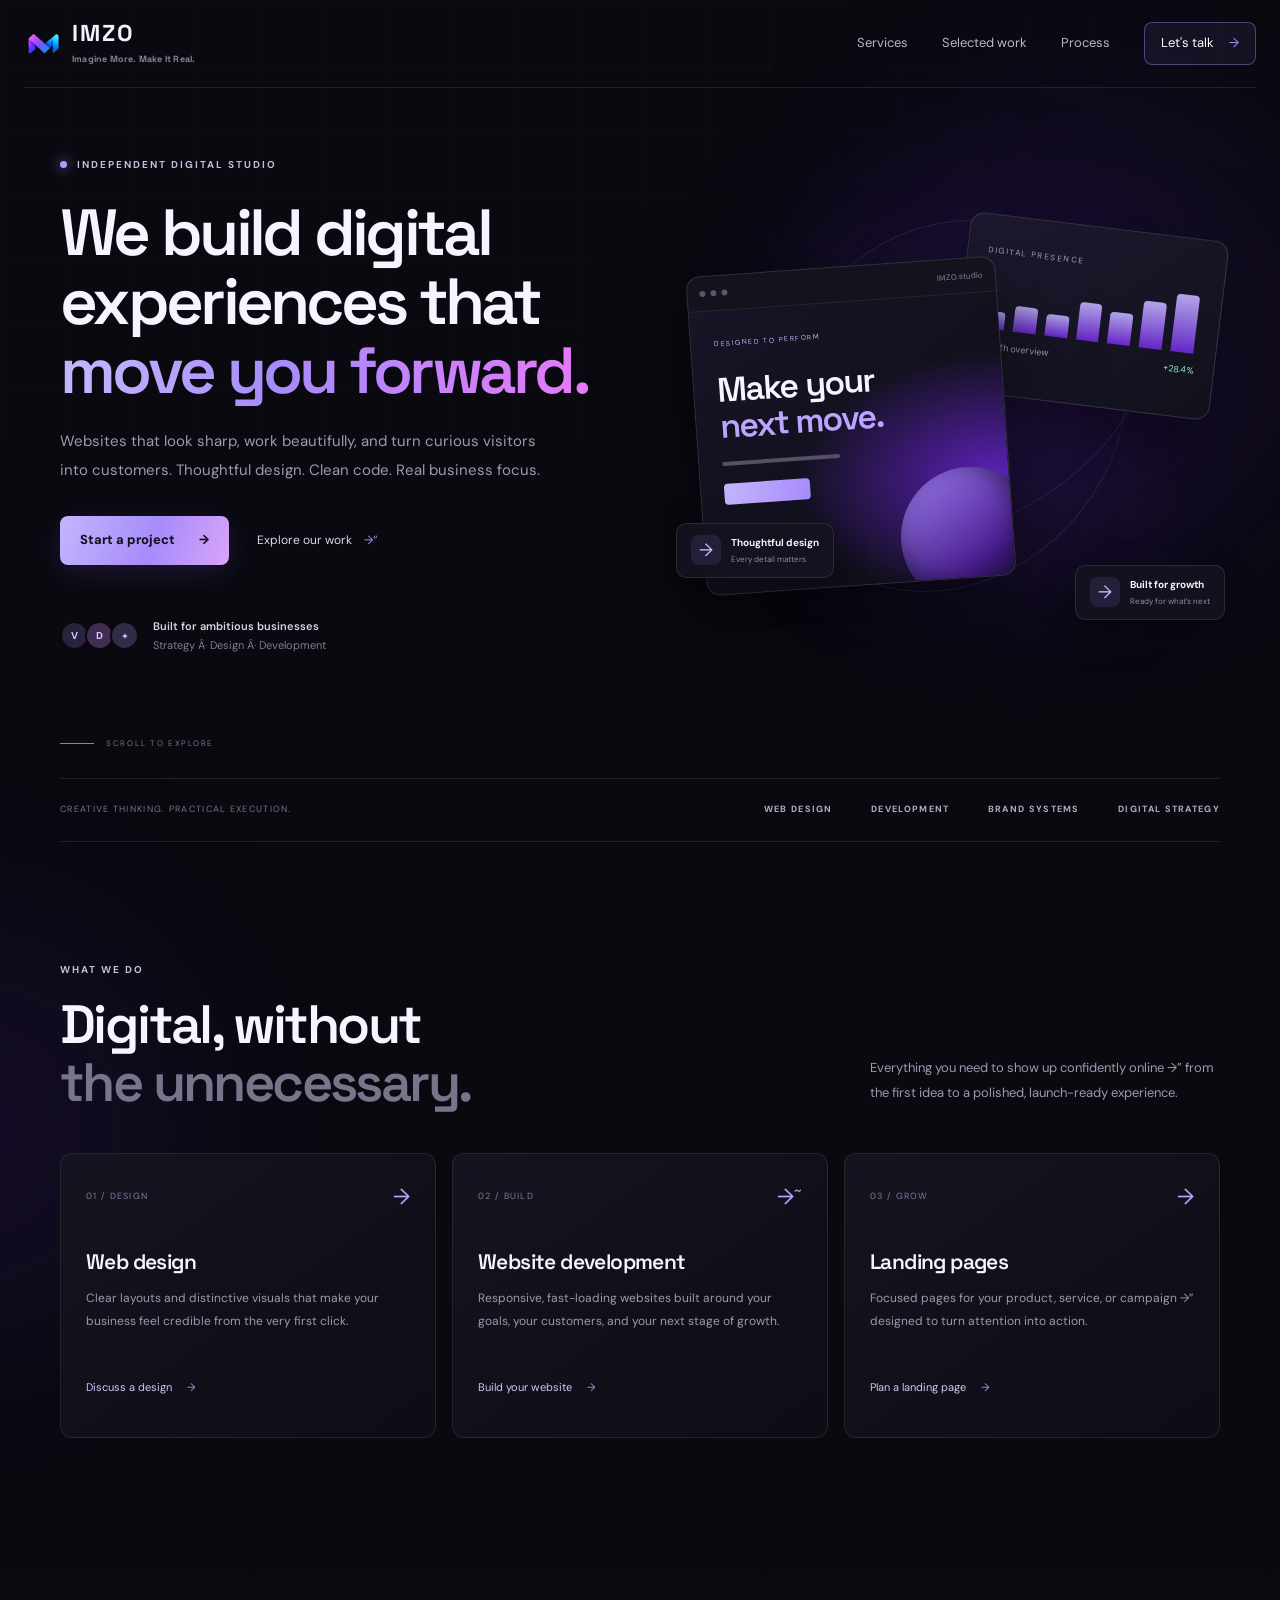
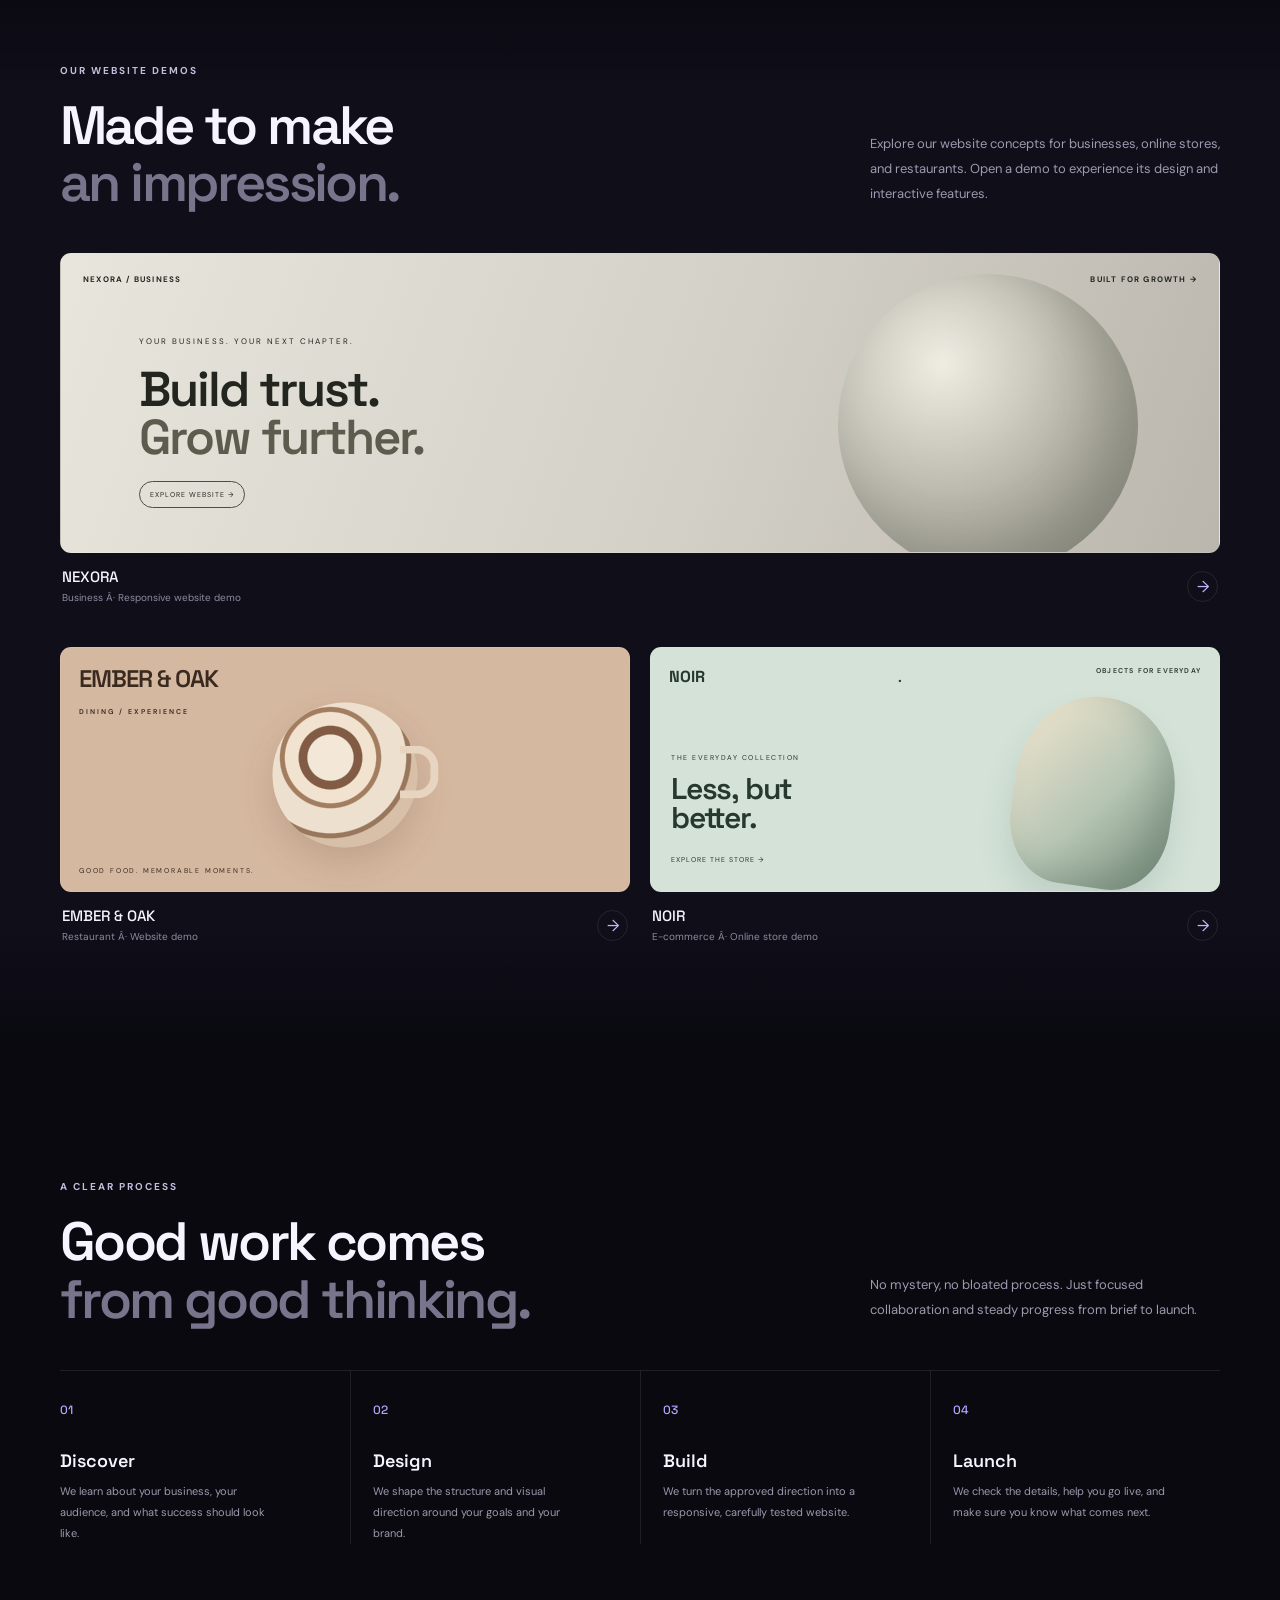
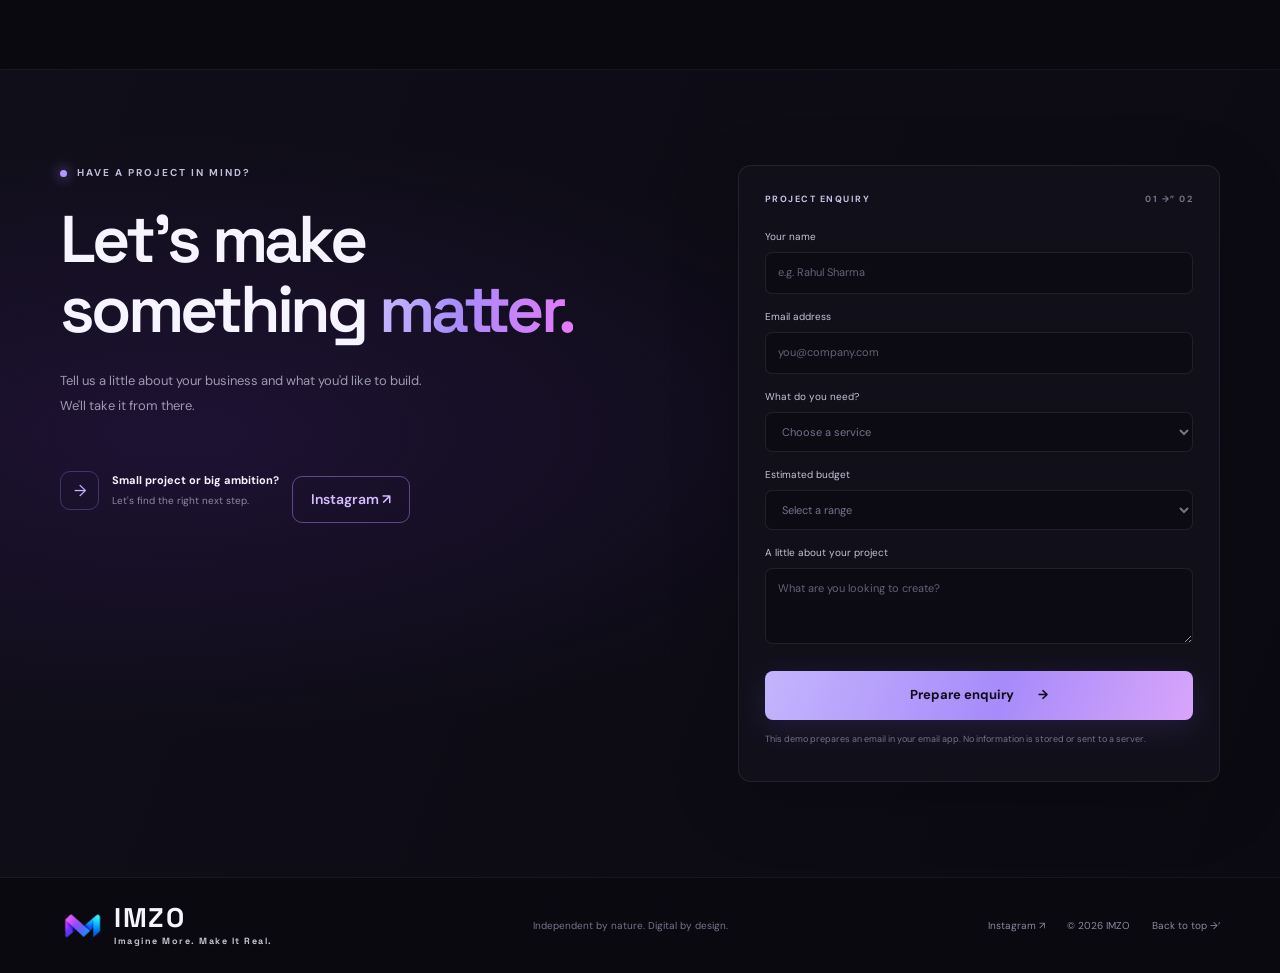
==== index.html @ da0cf643 "Add IMZO website and demos" ====
﻿
<!doctype html>
<html lang="en">
<head>
  <meta charset="utf-8">
  <meta name="viewport" content="width=device-width, initial-scale=1">
  <meta name="theme-color" content="#09090f">
  <meta name="description" content="IMZO builds high-performing websites and digital experiences for ambitious businesses.">
  <title>IMZO →” Digital experiences that move business forward</title>
  <link rel="preconnect" href="https://fonts.googleapis.com">
  <link rel="preconnect" href="https://fonts.gstatic.com" crossorigin>
  <link href="https://fonts.googleapis.com/css2?family=DM+Sans:wght@400;500;600;700&family=Space+Grotesk:wght@400;500;600;700&display=swap" rel="stylesheet">
  <link rel="stylesheet" href="style.css">
  <script src="script.js" defer></script>
</head>
<body>
  <div class="ambient ambient-one"></div>
  <div class="ambient ambient-two"></div>

  <header class="site-header">
    <a class="brand imzo-brand" href="#home" aria-label="IMZO home">
  <img class="imzo-symbol" src="assets/imzo-symbol.png" alt="">
  <span class="imzo-brand-copy">
    <span class="imzo-wordmark">IMZO</span>
    <span class="imzo-tagline">Imagine More. Make It Real.</span>
  </span>
</a>
    <button class="menu-toggle" aria-label="Open navigation" aria-expanded="false">
      <span></span><span></span>
    </button>
    <nav class="nav" aria-label="Main navigation">
      <a href="#services">Services</a>
      <a href="#work">Selected work</a>
      <a href="#process">Process</a>
      <a class="nav-cta" href="#contact">Let's talk <span>→</span></a>
    </nav>
  </header>

  <main>
    <section class="hero section-wrap" id="home">
      <div class="hero-copy reveal">
        <div class="eyebrow">
          <span class="status-dot"></span> INDEPENDENT DIGITAL STUDIO
        </div>
        <h1>We build digital<br>experiences that<br><span class="gradient-text">move you forward.</span></h1>
        <p class="hero-intro">Websites that look sharp, work beautifully, and turn curious visitors into customers. Thoughtful design. Clean code. Real business focus.</p>
        <div class="hero-actions">
          <a class="button button-primary" href="#contact">Start a project <span>→</span></a>
          <a class="text-link" href="#work">Explore our work <span>→“</span></a>
        </div>
        <div class="hero-proof">
          <div class="avatar-stack"><span>V</span><span>D</span><span>+</span></div>
          <p><strong>Built for ambitious businesses</strong><br><span>Strategy Â· Design Â· Development</span></p>
        </div>
      </div>

      <div class="hero-visual reveal" aria-label="Abstract digital interface illustration">
        <div class="orbit orbit-a"></div>
        <div class="orbit orbit-b"></div>
        <div class="visual-glow"></div>
        <div class="visual-card card-back">
          <span class="tiny-label">DIGITAL PRESENCE</span>
          <div class="mini-bars"><i></i><i></i><i></i><i></i><i></i><i></i><i></i></div>
          <div class="mini-footer"><span>Growth overview</span><span class="green">+28.4%</span></div>
        </div>
        <div class="visual-card card-front">
          <div class="window-bar"><span></span><span></span><span></span><b>IMZO.studio</b></div>
          <div class="mock-content">
            <div class="mock-tag">DESIGNED TO PERFORM</div>
            <div class="mock-heading">Make your<br><em>next move.</em></div>
            <div class="mock-line"></div>
            <div class="mock-button"></div>
            <div class="mock-orb"></div>
          </div>
        </div>
        <div class="floating-chip chip-one">
          <span class="chip-icon">→</span>
          <span><b>Thoughtful design</b><small>Every detail matters</small></span>
        </div>
        <div class="floating-chip chip-two">
          <span class="chip-icon">→</span>
          <span><b>Built for growth</b><small>Ready for what's next</small></span>
        </div>
      </div>
      <a class="scroll-cue" href="#services"><span class="scroll-line"></span> SCROLL TO EXPLORE</a>
    </section>

    <section class="trust-strip section-wrap reveal">
      <p>CREATIVE THINKING. PRACTICAL EXECUTION.</p>
      <div class="trust-items">
        <span>WEB DESIGN</span>
        <span>DEVELOPMENT</span>
        <span>BRAND SYSTEMS</span>
        <span>DIGITAL STRATEGY</span>
      </div>
    </section>

    <section class="section section-wrap" id="services">
      <div class="section-heading reveal">
        <div>
          <div class="eyebrow">WHAT WE DO</div>
          <h2>Digital, without<br><span class="muted">the unnecessary.</span></h2>
        </div>
        <p>Everything you need to show up confidently online →” from the first idea to a polished, launch-ready experience.</p>
      </div>

      <div class="services-grid">
        <article class="service-card reveal">
          <div class="service-top"><span class="service-number">01 / DESIGN</span><span class="service-icon">→</span></div>
          <h3>Web design</h3>
          <p>Clear layouts and distinctive visuals that make your business feel credible from the very first click.</p>
          <a href="#contact" class="card-link" data-service="Web design">Discuss a design <span>→</span></a>
        </article>
        <article class="service-card reveal">
          <div class="service-top"><span class="service-number">02 / BUILD</span><span class="service-icon">→˜</span></div>
          <h3>Website development</h3>
          <p>Responsive, fast-loading websites built around your goals, your customers, and your next stage of growth.</p>
          <a href="#contact" class="card-link" data-service="Website development">Build your website <span>→</span></a>
        </article>
        <article class="service-card reveal">
          <div class="service-top"><span class="service-number">03 / GROW</span><span class="service-icon">→</span></div>
          <h3>Landing pages</h3>
          <p>Focused pages for your product, service, or campaign →” designed to turn attention into action.</p>
          <a href="#contact" class="card-link" data-service="Landing page">Plan a landing page <span>→</span></a>
        </article>
      </div>
    </section>

    <!-- ACTUAL WEBSITE DEMOS -->
    <section class="section work-section" id="work">
      <div class="section-wrap">
        <div class="section-heading reveal">
          <div>
            <div class="eyebrow">OUR WEBSITE DEMOS</div>
            <h2>Made to make<br><span class="muted">an impression.</span></h2>
          </div>
          <p>Explore our website concepts for businesses, online stores, and restaurants. Open a demo to experience its design and interactive features.</p>
        </div>

        <div class="work-grid">

          <!-- NEXORA BUSINESS DEMO -->
          <article class="work-card work-wide reveal">
            <a href="demos/business/index.html"
               target="_blank"
               rel="noopener noreferrer"
               aria-label="Open NEXORA business website demo"
               style="display:block;color:inherit;text-decoration:none">
              <div class="work-art art-coaching">
                <div class="art-top">
                  <span>NEXORA / BUSINESS</span>
                  <span>BUILT FOR GROWTH →</span>
                </div>
                <div class="art-main">
                  <small>YOUR BUSINESS. YOUR NEXT CHAPTER.</small>
                  <strong>Build trust.<br><i>Grow further.</i></strong>
                  <span class="art-pill">EXPLORE WEBSITE →</span>
                </div>
                <div class="art-shape"></div>
              </div>
              <div class="work-meta">
                <div>
                  <h3>NEXORA</h3>
                  <p>Business Â· Responsive website demo</p>
                </div>
                <span class="work-arrow">→</span>
              </div>
            </a>
          </article>

          <!-- EMBER & OAK RESTAURANT DEMO -->
          <article class="work-card reveal">
            <a href="demos/restaurant/index.html"
               target="_blank"
               rel="noopener noreferrer"
               aria-label="Open EMBER and OAK restaurant website demo"
               style="display:block;color:inherit;text-decoration:none">
              <div class="work-art art-cafe">
                <div class="cafe-label">
                  EMBER &amp; OAK<br>
                  <small>DINING / EXPERIENCE</small>
                </div>
                <div class="coffee-cup"><span></span></div>
                <div class="cafe-bottom">GOOD FOOD. MEMORABLE MOMENTS.</div>
              </div>
              <div class="work-meta">
                <div>
                  <h3>EMBER &amp; OAK</h3>
                  <p>Restaurant Â· Website demo</p>
                </div>
                <span class="work-arrow">→</span>
              </div>
            </a>
          </article>

          <!-- NOIR E-COMMERCE DEMO -->
          <article class="work-card reveal">
            <a href="demos/ecommerce/index.html"
               target="_blank"
               rel="noopener noreferrer"
               aria-label="Open NOIR e-commerce website demo"
               style="display:block;color:inherit;text-decoration:none">
              <div class="work-art art-commerce">
                <div class="commerce-top">
                  NOIR<span style="font-size:inherit">.</span>
                  <span>OBJECTS FOR EVERYDAY</span>
                </div>
                <div class="product-orb"></div>
                <div class="product-copy">
                  <small>THE EVERYDAY COLLECTION</small>
                  <strong>Less, but<br>better.</strong>
                  <span>EXPLORE THE STORE →</span>
                </div>
              </div>
              <div class="work-meta">
                <div>
                  <h3>NOIR</h3>
                  <p>E-commerce Â· Online store demo</p>
                </div>
                <span class="work-arrow">→</span>
              </div>
            </a>
          </article>

        </div>
      </div>
    </section>

    <section class="section section-wrap process-section" id="process">
      <div class="section-heading reveal">
        <div>
          <div class="eyebrow">A CLEAR PROCESS</div>
          <h2>Good work comes<br><span class="muted">from good thinking.</span></h2>
        </div>
        <p>No mystery, no bloated process. Just focused collaboration and steady progress from brief to launch.</p>
      </div>
      <div class="process-grid">
        <article class="process-step reveal"><span>01</span><h3>Discover</h3><p>We learn about your business, your audience, and what success should look like.</p></article>
        <article class="process-step reveal"><span>02</span><h3>Design</h3><p>We shape the structure and visual direction around your goals and your brand.</p></article>
        <article class="process-step reveal"><span>03</span><h3>Build</h3><p>We turn the approved direction into a responsive, carefully tested website.</p></article>
        <article class="process-step reveal"><span>04</span><h3>Launch</h3><p>We check the details, help you go live, and make sure you know what comes next.</p></article>
      </div>
    </section>

    <section class="contact-section" id="contact">
      <div class="section-wrap contact-inner">
        <div class="contact-copy reveal">
          <div class="eyebrow"><span class="status-dot"></span> HAVE A PROJECT IN MIND?</div>
          <h2>Let's make<br>something <span class="gradient-text">matter.</span></h2>
          <p>Tell us a little about your business and what you'd like to build. We'll take it from there.</p>
          <div class="contact-note">
            <span class="note-icon">→</span>
            <span><b>Small project or big ambition?</b><small>Let's find the right next step.</small></span>
          <a class="contact-instagram" href="https://www.instagram.com/imzo.digital/" target="_blank" rel="noopener noreferrer">Instagram ↗</a>
          </div>
        </div>

        <form class="contact-form reveal" id="contactForm">
          <div class="form-heading"><span>PROJECT ENQUIRY</span><span class="form-step">01 →” 02</span></div>
          <label for="name">Your name</label>
          <input id="name" name="name" type="text" placeholder="e.g. Rahul Sharma" required minlength="2">

          <label for="email">Email address</label>
          <input id="email" name="email" type="email" placeholder="you@company.com" required>

          <label for="service">What do you need?</label>
          <select id="service" name="service" required>
            <option value="">Choose a service</option>
            <option>Web design</option>
            <option>Website development</option>
            <option>Landing page</option>
            <option>E-commerce website</option>
            <option>Something else</option>
          </select>

          <label for="budget">Estimated budget</label>
          <select id="budget" name="budget" required>
            <option value="">Select a range</option>
            <option>Under ₹5,000</option>
            <option>₹5,000-₹10,000</option>
            <option>₹10,000-₹25,000</option>
            <option>₹25,000+</option>
            <option>Not sure yet</option>
          </select>

          <label for="message">A little about your project</label>
          <textarea id="message" name="message" rows="3" placeholder="What are you looking to create?" required minlength="10"></textarea>

          <button class="button button-primary submit-button" type="submit">Prepare enquiry <span>→</span></button>
          <p class="form-disclaimer">This demo prepares an email in your email app. No information is stored or sent to a server.</p>
          <p class="form-status" id="formStatus" role="status" aria-live="polite"></p>
        </form>
      </div>
    </section>
  </main>

  <footer class="site-footer section-wrap">
    <a class="brand imzo-brand" href="#home" aria-label="IMZO home">
  <img class="imzo-symbol" src="assets/imzo-symbol.png" alt="">
  <span class="imzo-brand-copy">
    <span class="imzo-wordmark">IMZO</span>
    <span class="imzo-tagline">Imagine More. Make It Real.</span>
  </span>
</a>
    <p>Independent by nature. Digital by design.</p>
    <div class="footer-right">
      <a href="https://www.instagram.com/imzo.digital/" target="_blank" rel="noopener noreferrer" aria-label="Follow IMZO on Instagram">Instagram ↗</a>
      <span>© <span id="year"></span> IMZO</span>
      <a href="#home">Back to top →‘</a>
    </div>
  </footer>
</body>
</html>
---- style.css ----
:root{--bg:#09090f;--panel:#11111b;--panel2:#151522;--text:#f6f4ff;--muted:#9b9aaf;--line:rgba(255,255,255,.09);--purple:#a78bfa;--pink:#e879f9;--green:#8bf0be;--font:'DM Sans',sans-serif;--display:'Space Grotesk',sans-serif}*{box-sizing:border-box}html{scroll-behavior:smooth;scroll-padding-top:90px}body{margin:0;background:var(--bg);color:var(--text);font-family:var(--font);line-height:1.6;overflow-x:hidden}body::before{content:"";position:fixed;inset:0;pointer-events:none;z-index:-1;background-image:linear-gradient(rgba(255,255,255,.014) 1px,transparent 1px),linear-gradient(90deg,rgba(255,255,255,.014) 1px,transparent 1px);background-size:64px 64px;mask-image:linear-gradient(to bottom,black,transparent 78%)}a{color:inherit;text-decoration:none}button,input,select,textarea{font:inherit}.section-wrap{width:min(1160px,calc(100% - 48px));margin-inline:auto}.ambient{position:absolute;z-index:-1;width:420px;height:420px;border-radius:50%;filter:blur(110px);opacity:.18;pointer-events:none}.ambient-one{top:130px;right:0;background:#6d28d9}.ambient-two{top:920px;left:-240px;background:#4c1d95}.site-header{width:min(1240px,calc(100% - 48px));height:88px;margin:auto;display:flex;align-items:center;justify-content:space-between;border-bottom:1px solid var(--line);position:relative;z-index:10}.brand{display:inline-flex;align-items:center;gap:11px;font-family:var(--display);font-size:13px;font-weight:700;letter-spacing:1.5px}.brand-mark{display:grid;place-items:center;width:34px;height:34px;border:1px solid rgba(167,139,250,.65);border-radius:10px;color:white;background:linear-gradient(140deg,rgba(167,139,250,.3),rgba(232,121,249,.08));font-size:19px;letter-spacing:-2px}.brand-light{color:#8f8da5;font-weight:500}.nav{display:flex;align-items:center;gap:34px;color:#b8b6c9;font-size:13px}.nav a:not(.nav-cta):hover,.footer-right a:hover{color:white}.nav-cta{padding:10px 16px;border:1px solid rgba(167,139,250,.4);border-radius:8px;color:white;background:rgba(167,139,250,.08)}.nav-cta span{margin-left:12px;color:var(--purple)}.menu-toggle{display:none;background:none;border:0}.hero{min-height:690px;display:grid;grid-template-columns:1.03fr .97fr;align-items:center;gap:38px;padding-top:40px;padding-bottom:95px;position:relative}.eyebrow{display:flex;align-items:center;gap:10px;font-size:10px;letter-spacing:2px;font-weight:700;color:#c4bddc}.status-dot{width:7px;height:7px;border-radius:50%;background:#b49aff;box-shadow:0 0 13px #a78bfa}.hero h1,.section-heading h2,.contact-copy h2{font-family:var(--display);font-weight:600;letter-spacing:-3.7px;line-height:1.06;font-size:clamp(43px,5.1vw,68px);margin:25px 0 22px}.gradient-text{background:linear-gradient(100deg,#c4b5fd 5%,#a78bfa 42%,#e879f9 100%);-webkit-background-clip:text;background-clip:text;color:transparent}.hero-intro{max-width:485px;color:var(--muted);font-size:15px;line-height:1.9}.hero-actions{display:flex;align-items:center;gap:28px;margin-top:32px}.button{display:inline-flex;align-items:center;justify-content:center;gap:24px;border:0;border-radius:8px;padding:14px 20px;font-size:13px;font-weight:700;cursor:pointer;transition:transform .2s,box-shadow .2s}.button:hover{transform:translateY(-2px)}.button-primary{color:#100d1b;background:linear-gradient(110deg,#c4b5fd,#a78bfa 55%,#d8a5fa);box-shadow:0 8px 30px rgba(139,92,246,.16)}.button-primary:hover{box-shadow:0 10px 35px rgba(139,92,246,.3)}.text-link{font-size:12px;color:#ded9ef}.text-link span{margin-left:9px;color:var(--purple)}.hero-proof{display:flex;align-items:center;gap:14px;margin-top:52px}.avatar-stack{display:flex;padding-left:4px}.avatar-stack span{display:grid;place-items:center;width:29px;height:29px;margin-left:-4px;border:2px solid var(--bg);border-radius:50%;font-size:10px;font-weight:700;background:#29223c;color:#d8c9ff}.avatar-stack span:nth-child(2){background:#422c52}.avatar-stack span:nth-child(3){background:#302b46}.hero-proof p{font-size:11px;line-height:1.7;color:#7f7c94;margin:0}.hero-proof strong{color:#d9d5e8;font-weight:600}.hero-visual{height:440px;position:relative;display:grid;place-items:center}.visual-glow{position:absolute;width:280px;height:280px;border-radius:50%;background:#7c3aed;filter:blur(100px);opacity:.28}.orbit{position:absolute;border:1px solid rgba(167,139,250,.14);border-radius:50%;transform:rotate(-23deg)}.orbit-a{width:410px;height:250px}.orbit-b{width:340px;height:390px;transform:rotate(38deg)}.visual-card{position:absolute;border:1px solid rgba(255,255,255,.13);border-radius:14px;overflow:hidden;box-shadow:0 28px 90px #0008}.card-back{width:260px;height:180px;right:0;top:40px;padding:20px;background:linear-gradient(140deg,#1d1930,#11111b);transform:rotate(7deg)}.tiny-label{font-size:8px;letter-spacing:1.6px;color:#a9a1c5}.mini-bars{height:78px;display:flex;align-items:end;gap:9px;padding:10px 2px}.mini-bars i{flex:1;border-radius:4px 4px 0 0;background:linear-gradient(#c4b5fd,#6d28d9);opacity:.9}.mini-bars i:nth-child(1){height:30%}.mini-bars i:nth-child(2){height:45%}.mini-bars i:nth-child(3){height:38%}.mini-bars i:nth-child(4){height:65%}.mini-bars i:nth-child(5){height:54%}.mini-bars i:nth-child(6){height:80%}.mini-bars i:nth-child(7){height:100%}.mini-footer{display:flex;justify-content:space-between;font-size:9px;color:#aaa5bf}.green{color:var(--green)}.card-front{width:310px;height:320px;left:20px;top:80px;background:#13121d;transform:rotate(-4deg)}.window-bar{height:35px;border-bottom:1px solid var(--line);display:flex;align-items:center;gap:5px;padding:0 12px}.window-bar>span{width:6px;height:6px;background:#5c536f;border-radius:50%}.window-bar b{margin-left:auto;font-size:8px;font-weight:500;color:#77718f}.mock-content{height:calc(100% - 35px);padding:27px 23px;position:relative;overflow:hidden;background:radial-gradient(ellipse at 95% 65%,#5b21b6 0,transparent 48%),linear-gradient(145deg,#171526,#0d0c15)}.mock-tag{font-size:7px;letter-spacing:1.5px;color:#bdb0f8}.mock-heading{position:relative;z-index:2;font:600 34px/1.04 var(--display);letter-spacing:-1.8px;margin-top:24px}.mock-heading em{font-style:normal;color:#bba5ff}.mock-line{width:118px;height:4px;border-radius:4px;background:#555064;margin-top:18px}.mock-button{width:86px;height:21px;border-radius:4px;background:linear-gradient(100deg,#c4b5fd,#a78bfa);margin-top:18px}.mock-orb{position:absolute;width:140px;height:140px;border-radius:50%;right:-28px;bottom:-30px;background:linear-gradient(145deg,#a78bfa,#4c1d95 65%,#1e1b35);box-shadow:inset -15px -15px 35px #130b2b;opacity:.9}.floating-chip{position:absolute;display:flex;align-items:center;gap:10px;padding:11px 14px;border:1px solid #ffffff1b;border-radius:10px;background:#141320ed;box-shadow:0 12px 35px #0005;backdrop-filter:blur(10px)}.chip-one{left:0;bottom:48px}.chip-two{right:-5px;bottom:6px}.chip-icon{display:grid;place-items:center;width:30px;height:30px;border-radius:8px;background:#a78bfa20;color:#c4b5fd;font-size:18px}.floating-chip b,.floating-chip small{display:block}.floating-chip b{font-size:10px}.floating-chip small{font-size:8px;color:#8f8aa5;margin-top:2px}.scroll-cue{position:absolute;bottom:28px;left:0;display:flex;align-items:center;gap:12px;font-size:8px;letter-spacing:1.7px;color:#77738c}.scroll-line{width:34px;height:1px;background:#8e7cbd}.trust-strip{border-top:1px solid var(--line);border-bottom:1px solid var(--line);padding:23px 0 25px;display:flex;align-items:center;justify-content:space-between;gap:25px}.trust-strip>p{font-size:9px;letter-spacing:1.3px;color:#77738c;margin:0}.trust-items{display:flex;gap:clamp(18px,3vw,42px);flex-wrap:wrap}.trust-items span{font-size:9px;font-weight:700;letter-spacing:1.3px;color:#b3aec6}.section{padding-top:120px;padding-bottom:120px}.section-heading{display:flex;align-items:end;justify-content:space-between;gap:45px;margin-bottom:42px}.section-heading h2{font-size:clamp(38px,4.4vw,54px);margin:18px 0 0;letter-spacing:-2.6px}.muted{color:#77748c}.section-heading>p{max-width:350px;color:var(--muted);font-size:13px;line-height:1.9;margin:0 0 5px}.services-grid{display:grid;grid-template-columns:repeat(3,1fr);gap:16px}.service-card{min-height:285px;border:1px solid var(--line);border-radius:12px;padding:25px;background:linear-gradient(145deg,#14131f,#0e0d15);transition:border-color .25s,transform .25s}.service-card:hover{transform:translateY(-5px);border-color:#a78bfa70}.service-top{display:flex;justify-content:space-between;align-items:center}.service-number{font-size:9px;letter-spacing:1.3px;color:#817b9a}.service-icon{font-size:22px;color:#b6a2ff}.service-card h3{font:600 21px var(--display);letter-spacing:-.6px;margin:34px 0 12px}.service-card p{font-size:12px;color:var(--muted);line-height:1.9;min-height:68px}.card-link{display:inline-flex;gap:15px;align-items:center;margin-top:12px;font-size:11px;color:#d2c8f6}.card-link span{color:var(--purple)}.work-section{background:linear-gradient(180deg,transparent,#100e19 12%,#100e19 88%,transparent);padding-top:105px;padding-bottom:105px}.work-grid{display:grid;grid-template-columns:1fr 1fr;gap:27px 20px}.work-wide{grid-column:1/-1}.work-art{position:relative;height:245px;border:1px solid #ffffff12;border-radius:11px;overflow:hidden}.work-wide .work-art{height:300px}.art-coaching{background:linear-gradient(110deg,#e8e6dc 0%,#d3d0c7 56%,#bbb6ad);color:#23261f;padding:19px 22px}.art-top{display:flex;justify-content:space-between;font-size:8px;letter-spacing:1.2px;font-weight:700}.art-main{position:relative;z-index:2;margin:40px 0 0 5%}.art-main small{font-size:8px;letter-spacing:2px}.art-main strong{display:block;font:600 clamp(31px,4vw,49px)/.99 var(--display);letter-spacing:-2px;margin:13px 0 17px}.art-main i{font-style:normal;color:#5b5c4e}.art-pill{display:inline-block;border:1px solid #4c4d43;border-radius:20px;padding:7px 10px;font-size:7px;letter-spacing:1px}.art-shape{position:absolute;width:300px;height:300px;border-radius:50%;right:7%;top:20px;background:radial-gradient(circle at 35% 30%,#faf8ed,#aaa99d 55%,#74786c);box-shadow:inset -30px -25px 50px #45483b4a;opacity:.78}.work-meta{display:flex;align-items:center;justify-content:space-between;padding:14px 2px}.work-meta h3{font:500 15px var(--display);margin:0}.work-meta p{font-size:10px;color:#8f8aa3;margin:4px 0 0}.work-arrow{display:grid;place-items:center;width:31px;height:31px;border:1px solid var(--line);border-radius:50%;color:#c6b6ff}.art-cafe{background:#d5b8a0;color:#39291f;padding:18px}.cafe-label{font:600 24px/1.1 var(--display);letter-spacing:-1px}.cafe-label small{font:600 7px var(--font);letter-spacing:2px}.coffee-cup{position:absolute;width:145px;height:145px;left:50%;top:52%;transform:translate(-50%,-50%);border-radius:50%;background:radial-gradient(circle at 40% 38%,#f3e8d8 0 18%,#815b43 19% 25%,#f2e3d0 26% 36%,#a27d60 37% 40%,#eee0cf 41% 60%,#99775d 61% 64%,#d7c0a7 65%);box-shadow:0 15px 35px #68463030}.coffee-cup span{position:absolute;right:-21px;top:43px;width:39px;height:53px;border:8px solid #e8d5c1;border-left:0;border-radius:0 22px 22px 0}.cafe-bottom{position:absolute;bottom:15px;left:18px;font-size:7px;letter-spacing:1.8px}.art-commerce{background:#d4e2d8;color:#27382f;padding:18px}.commerce-top{display:flex;justify-content:space-between;font:700 16px var(--display)}.commerce-top span{font:600 7px var(--font);letter-spacing:1.2px}.product-orb{position:absolute;width:160px;height:190px;right:8%;top:20%;border-radius:48% 48% 35% 35%;background:linear-gradient(130deg,#f2e7cf,#b6c5b4 55%,#758b78);box-shadow:inset -18px -12px 30px #4d645d38,0 20px 30px #4d645d25;transform:rotate(8deg)}.product-copy{position:absolute;bottom:22px;left:20px}.product-copy small{font-size:7px;letter-spacing:1.5px}.product-copy strong{display:block;font:600 30px/.98 var(--display);letter-spacing:-1.2px;margin:6px 0 11px}.product-copy span{font-size:7px;letter-spacing:1px}.process-section{padding-top:115px;padding-bottom:125px}.process-grid{display:grid;grid-template-columns:repeat(4,1fr);border-top:1px solid var(--line)}.process-step{padding:25px 22px 0 0;position:relative}.process-step:not(:first-child){padding-left:22px;border-left:1px solid var(--line)}.process-step>span{font:500 12px var(--display);color:#b8a5ff}.process-step h3{font:600 18px var(--display);margin:28px 0 9px}.process-step p{font-size:11px;line-height:1.9;color:var(--muted);margin:0;max-width:220px}.contact-section{padding:95px 0;background:radial-gradient(ellipse at 15% 45%,#3b1b6b55,transparent 48%),linear-gradient(110deg,#100e19,#0b0a12);border-top:1px solid #ffffff0b;border-bottom:1px solid #ffffff0b}.contact-inner{display:grid;grid-template-columns:1fr .82fr;gap:90px;align-items:start}.contact-copy h2{font-size:clamp(47px,5.3vw,66px);margin:24px 0}.contact-copy>p{max-width:390px;color:var(--muted);font-size:13px;line-height:1.9}.contact-note{display:flex;align-items:center;gap:13px;margin-top:40px}.note-icon{display:grid;place-items:center;width:39px;height:39px;border:1px solid #a78bfa4a;border-radius:10px;color:#c5b5ff}.contact-note b,.contact-note small{display:block}.contact-note b{font-size:11px}.contact-note small{font-size:10px;color:#8e89a4;margin-top:3px}.contact-form{border:1px solid #ffffff14;background:#11101a;padding:26px;border-radius:13px;box-shadow:0 20px 70px #0003}.form-heading{display:flex;justify-content:space-between;font-size:9px;font-weight:700;letter-spacing:1.5px;color:#c9c0e5;margin-bottom:23px}.form-step{color:#77718c}.contact-form label{display:block;font-size:10px;color:#c7c2d7;margin:15px 0 7px}.contact-form input,.contact-form select,.contact-form textarea{width:100%;border:1px solid #ffffff16;background:#0c0b13;color:#f4f0ff;border-radius:7px;padding:11px 12px;font-size:11px;outline:none;transition:border-color .2s}.contact-form input:focus,.contact-form select:focus,.contact-form textarea:focus{border-color:#a78bfa99}.contact-form input::placeholder,.contact-form textarea::placeholder{color:#666177}.contact-form select:invalid{color:#77718c}.contact-form select option{background:#11101a;color:#f4f0ff}.contact-form textarea{resize:vertical}.submit-button{width:100%;margin-top:19px}.form-disclaimer{font-size:9px;line-height:1.7;color:#77718c;margin:12px 0 0}.form-status{font-size:11px;color:#c4b5fd;min-height:0;margin:8px 0 0}.site-footer{min-height:95px;display:flex;align-items:center;justify-content:space-between;gap:20px}.site-footer>p{font-size:10px;color:#77738c}.footer-right{display:flex;align-items:center;gap:22px;font-size:10px;color:#8d88a1}.reveal{opacity:0;transform:translateY(18px);transition:opacity .65s ease,transform .65s ease}.reveal.is-visible{opacity:1;transform:translateY(0)}@media(prefers-reduced-motion:reduce){*,*::before,*::after{scroll-behavior:auto!important;transition:none!important;animation:none!important}.reveal{opacity:1;transform:none}}@media(max-width:900px){.hero{grid-template-columns:1fr 1fr;gap:12px;min-height:620px}.hero h1{font-size:clamp(42px,6vw,58px);letter-spacing:-2.8px}.hero-visual{transform:scale(.88);transform-origin:center}.section{padding-top:90px;padding-bottom:90px}.contact-inner{gap:35px}.trust-strip{align-items:flex-start;flex-direction:column}.trust-items{gap:20px}.card-front{left:0}.chip-two{right:-15px}}@media(max-width:680px){.section-wrap,.site-header{width:calc(100% - 36px)}.site-header{height:72px}.menu-toggle{display:flex;flex-direction:column;gap:5px;padding:10px;border:1px solid var(--line);border-radius:8px}.menu-toggle span{width:18px;height:2px;background:#e6dfff;display:block}.nav{display:none;position:absolute;top:63px;left:0;right:0;padding:18px;background:#11101af7;border:1px solid var(--line);border-radius:12px;flex-direction:column;align-items:stretch;gap:18px}.nav.open{display:flex}.nav-cta{text-align:center}.hero{display:flex;flex-direction:column;align-items:stretch;padding-top:68px;padding-bottom:75px;gap:10px}.hero h1{font-size:clamp(43px,11vw,58px);letter-spacing:-2.8px}.hero-intro{font-size:13px}.hero-proof{margin-top:35px}.hero-visual{height:370px;transform:scale(.88);transform-origin:center;margin:0 -22px}.card-front{left:8%;top:35px}.card-back{right:5%;top:5px}.chip-one{left:3%;bottom:22px}.chip-two{right:1%;bottom:-4px}.scroll-cue{bottom:22px}.trust-strip{padding:20px 0}.trust-items{gap:14px 20px}.trust-items span{font-size:8px}.section{padding-top:75px;padding-bottom:75px}.section-heading{display:block;margin-bottom:28px}.section-heading h2{font-size:42px;letter-spacing:-2px}.section-heading>p{margin-top:20px}.services-grid{grid-template-columns:1fr}.service-card{min-height:245px}.service-card h3{margin-top:24px}.service-card p{min-height:0}.work-section{padding-top:75px;padding-bottom:75px}.work-grid{grid-template-columns:1fr;gap:20px}.work-wide{grid-column:auto}.work-wide .work-art{height:250px}.art-shape{width:190px;height:190px;right:-10px;top:45px}.art-main{margin-top:35px;margin-left:0}.art-main strong{font-size:39px}.art-top{font-size:7px}.work-art{height:235px}.process-grid{grid-template-columns:1fr 1fr;row-gap:28px}.process-step{padding:20px 12px 0 0}.process-step:not(:first-child){padding-left:14px}.process-step:nth-child(3){border-left:0;padding-left:0}.process-step h3{margin-top:18px}.contact-section{padding:72px 0}.contact-inner{grid-template-columns:1fr;gap:38px}.contact-copy h2{font-size:54px}.contact-note{margin-top:28px}.contact-form{padding:20px}.site-footer{padding-top:25px;padding-bottom:25px;flex-wrap:wrap}.site-footer>p{order:3;width:100%;margin:0}.footer-right{gap:12px;font-size:9px}}@media(max-width:380px){.hero h1{font-size:39px}.hero-actions{gap:16px}.button{padding:13px 15px;gap:13px}.hero-visual{transform:scale(.77);margin:-12px -35px}.contact-copy h2{font-size:47px}.footer-right{width:100%;justify-content:space-between}}
/* ===== IMZO MOBILE RESPONSIVE FIX ===== */

html,
body {
  width: 100%;
  max-width: 100%;
  overflow-x: clip;
}

img,
video,
iframe {
  max-width: 100%;
}

.section-wrap,
.site-header {
  min-width: 0;
  max-width: calc(100% - 36px);
}

.hero,
.hero > *,
.contact-inner,
.contact-inner > *,
.section-heading,
.work-grid,
.services-grid,
.process-grid {
  min-width: 0;
}

.hero h1,
.section-heading h2,
.contact-copy h2,
.hero-intro,
.section-heading > p {
  overflow-wrap: anywhere;
}

@media (max-width: 680px) {
  .hero {
    width: 100%;
    min-width: 0;
  }

  .hero-visual {
    width: 100%;
    max-width: 100%;
    margin-left: 0;
    margin-right: 0;
    overflow: clip;
  }

  .hero-visual .card-front {
    left: 4%;
    max-width: 88%;
  }

  .hero-visual .card-back {
    right: 4%;
    max-width: 78%;
  }

  .hero-visual .chip-one {
    left: 0;
  }

  .hero-visual .chip-two {
    right: 0;
  }

  .work-grid,
  .services-grid {
    grid-template-columns: minmax(0, 1fr);
  }

  .contact-inner {
    grid-template-columns: minmax(0, 1fr);
  }

  .contact-form {
    min-width: 0;
    max-width: 100%;
  }

  .contact-form input,
  .contact-form select,
  .contact-form textarea {
    min-width: 0;
  }

  .site-footer {
    min-width: 0;
  }
}

@media (max-width: 380px) {
  .section-wrap,
  .site-header {
    width: calc(100% - 28px);
    max-width: calc(100% - 28px);
  }

  .hero-visual {
    transform: scale(.77);
    transform-origin: center;
    margin-top: -12px;
    margin-bottom: -12px;
  }

  .hero-actions {
    flex-wrap: wrap;
  }
}

/* ===== END MOBILE FIX ===== */

/* IMZO logo sizing */
.brand-logo {
    display: block;
    width: 150px;
    height: auto;
    max-height: 52px;
    object-fit: contain;
    object-position: left center;
}

.site-header .brand,
.site-footer .brand {
    display: inline-flex;
    align-items: center;
}

@media (max-width: 600px) {
    .brand-logo {
        width: 118px;
        max-height: 42px;
    }
}

.brand-logo { width: 125px; height: 42px; max-height: 42px; object-fit: contain; object-position: left center; }
@media (max-width: 600px) { .brand-logo { width: 105px; height: 36px; max-height: 36px; } }

/* IMZO symbol + wordmark layout */
.imzo-brand {
  display: inline-flex;
  align-items: center;
  gap: 10px;
  text-decoration: none;
}
.imzo-symbol {
  display: block;
  width: 44px;
  height: 44px;
  object-fit: contain;
  flex: 0 0 auto;
}
.imzo-brand-copy {
  display: flex;
  flex-direction: column;
  align-items: flex-start;
  line-height: 1;
}
.imzo-wordmark {
  font-size: 27px;
  font-weight: 800;
  letter-spacing: 1.5px;
}
.imzo-tagline {
  margin-top: 5px;
  font-size: 9px;
  line-height: 1.2;
  white-space: nowrap;
  opacity: .8;
}
@media (max-width: 600px) {
  .imzo-symbol { width: 36px; height: 36px; }
  .imzo-brand { gap: 7px; }
  .imzo-wordmark { font-size: 23px; }
  .imzo-tagline { font-size: 8px; }
}

/* IMZO header logo and wordmark */
.site-header .imzo-brand {
  display: inline-flex;
  align-items: center;
  gap: 10px;
  flex-shrink: 0;
  text-decoration: none;
}

.site-header .imzo-symbol {
  display: block;
  width: 38px;
  height: 38px;
  object-fit: contain;
  flex-shrink: 0;
}

.site-header .imzo-brand-copy {
  display: flex;
  flex-direction: column;
  justify-content: center;
  gap: 3px;
}

.site-header .imzo-wordmark {
  color: #f5f2ff;
  font-family: "Space Grotesk", sans-serif;
  font-size: 23px;
  font-weight: 700;
  letter-spacing: 2px;
  line-height: 1;
}

.site-header .imzo-tagline {
  color: #aaa2bf;
  font-size: 9px;
  line-height: 1.4;
  letter-spacing: 0.2px;
}

/* Instagram link in the contact section */
.contact-instagram {
  display: inline-flex;
  align-items: center;
  justify-content: center;
  width: fit-content;
  margin-top: 18px;
  padding: 11px 18px;
  border: 1px solid rgba(180, 140, 255, 0.45);
  border-radius: 10px;
  color: #d5bdff;
  text-decoration: none;
  font-size: 14px;
  font-weight: 600;
  transition: background 0.2s ease, border-color 0.2s ease;
}

.contact-instagram:hover {
  background: rgba(160, 110, 255, 0.12);
  border-color: #b58cff;
}
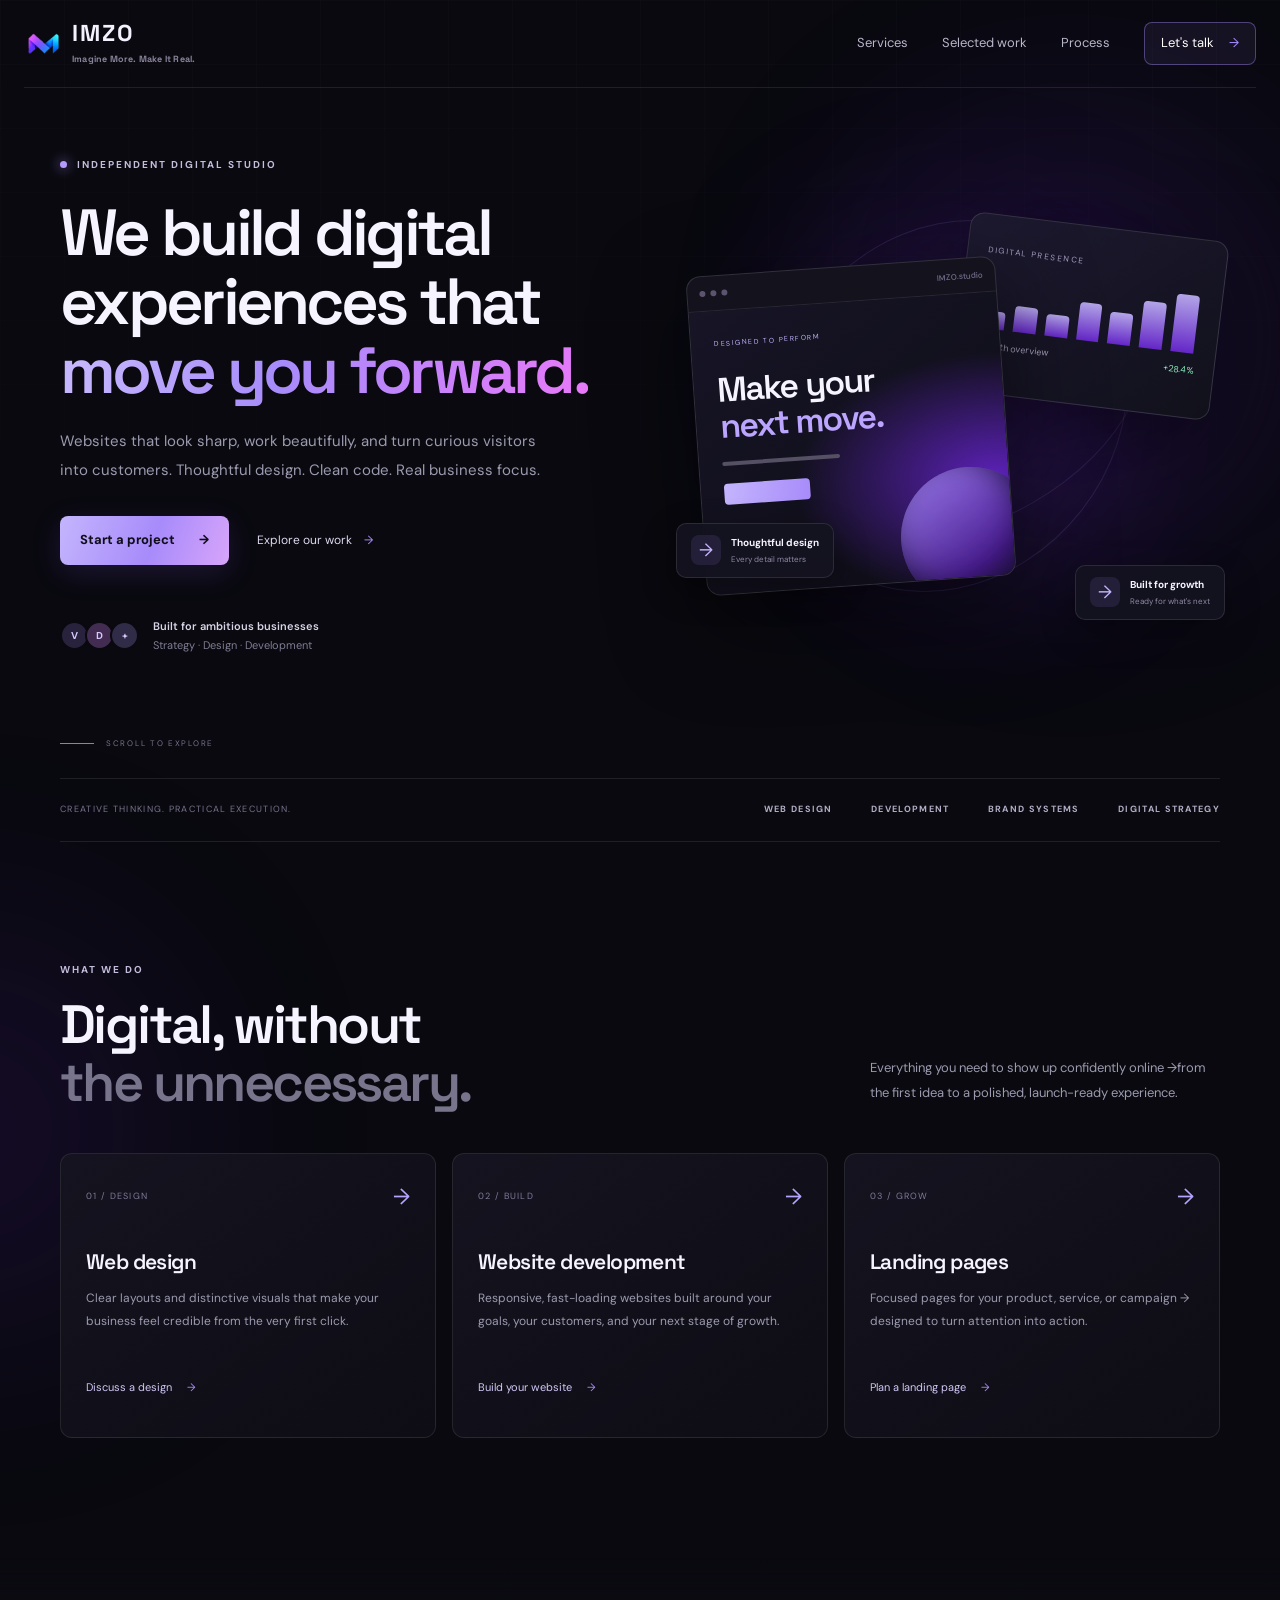
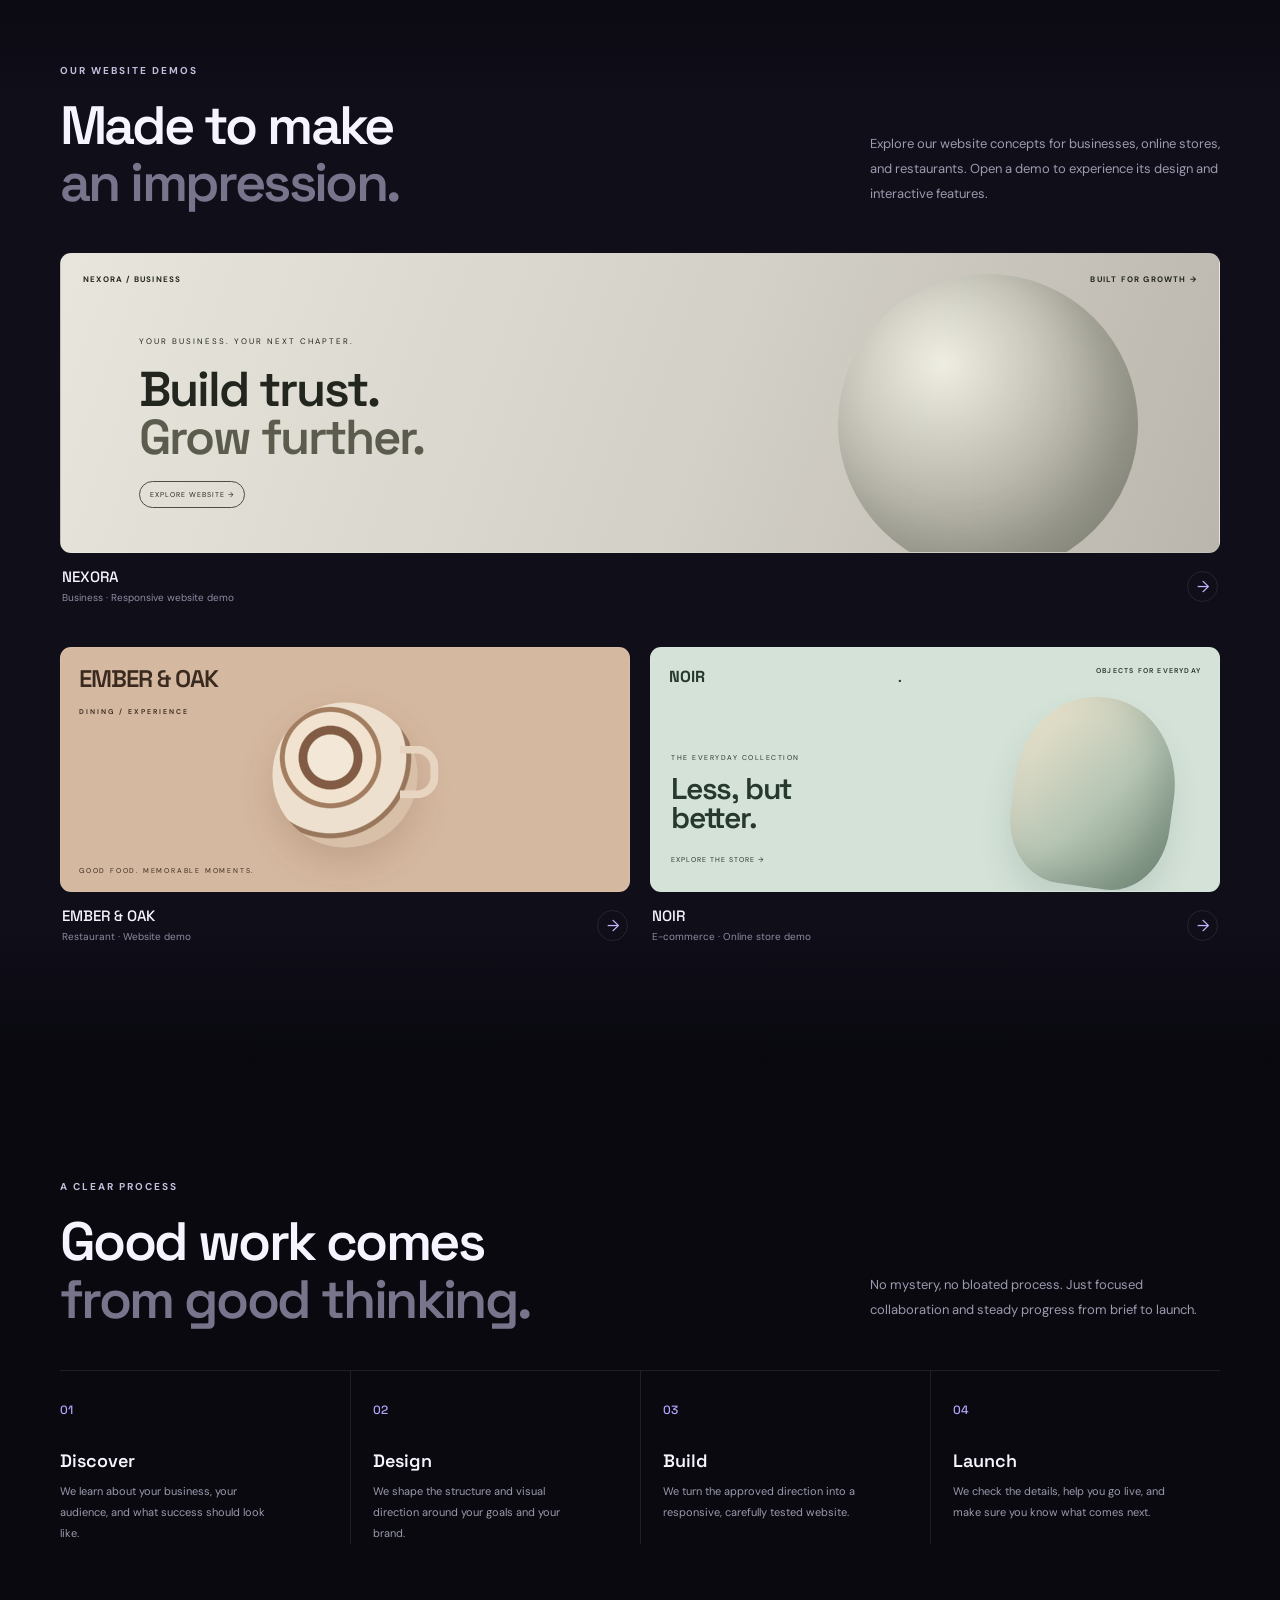
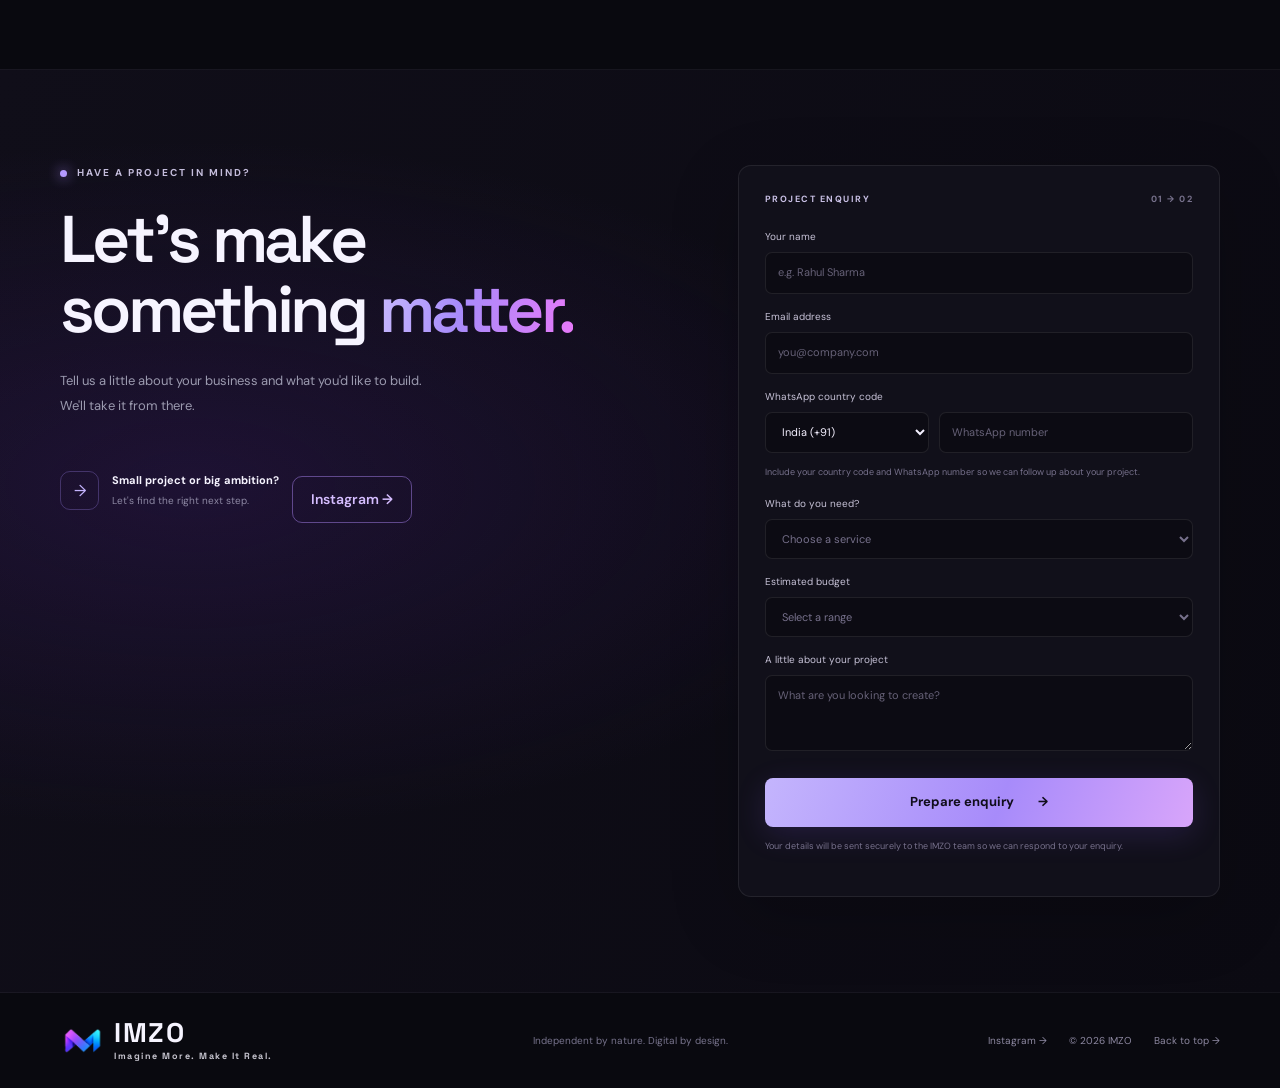
==== commit 60778a57: "Fix website symbols and improve contact form" ====
--- a/index.html
+++ b/index.html
@@ -1,4 +1,4 @@
-﻿
+
 <!doctype html>
 <html lang="en">
 <head>
@@ -6,7 +6,7 @@
   <meta name="viewport" content="width=device-width, initial-scale=1">
   <meta name="theme-color" content="#09090f">
   <meta name="description" content="IMZO builds high-performing websites and digital experiences for ambitious businesses.">
-  <title>IMZO →” Digital experiences that move business forward</title>
+  <title>IMZO | Digital Studio</title>
   <link rel="preconnect" href="https://fonts.googleapis.com">
   <link rel="preconnect" href="https://fonts.gstatic.com" crossorigin>
   <link href="https://fonts.googleapis.com/css2?family=DM+Sans:wght@400;500;600;700&family=Space+Grotesk:wght@400;500;600;700&display=swap" rel="stylesheet">
@@ -32,7 +32,7 @@
       <a href="#services">Services</a>
       <a href="#work">Selected work</a>
       <a href="#process">Process</a>
-      <a class="nav-cta" href="#contact">Let's talk <span>→</span></a>
+      <a class="nav-cta" href="#contact">Let's talk <span>&#8594;</span></a>
     </nav>
   </header>
 
@@ -45,12 +45,12 @@
         <h1>We build digital<br>experiences that<br><span class="gradient-text">move you forward.</span></h1>
         <p class="hero-intro">Websites that look sharp, work beautifully, and turn curious visitors into customers. Thoughtful design. Clean code. Real business focus.</p>
         <div class="hero-actions">
-          <a class="button button-primary" href="#contact">Start a project <span>→</span></a>
-          <a class="text-link" href="#work">Explore our work <span>→“</span></a>
+          <a class="button button-primary" href="#contact">Start a project <span>&#8594;</span></a>
+          <a class="text-link" href="#work">Explore our work <span>&#8594;</span></a>
         </div>
         <div class="hero-proof">
           <div class="avatar-stack"><span>V</span><span>D</span><span>+</span></div>
-          <p><strong>Built for ambitious businesses</strong><br><span>Strategy Â· Design Â· Development</span></p>
+          <p><strong>Built for ambitious businesses</strong><br><span>Strategy &#183; Design &#183; Development</span></p>
         </div>
       </div>
 
@@ -74,11 +74,11 @@
           </div>
         </div>
         <div class="floating-chip chip-one">
-          <span class="chip-icon">→</span>
+          <span class="chip-icon">&#8594;</span>
           <span><b>Thoughtful design</b><small>Every detail matters</small></span>
         </div>
         <div class="floating-chip chip-two">
-          <span class="chip-icon">→</span>
+          <span class="chip-icon">&#8594;</span>
           <span><b>Built for growth</b><small>Ready for what's next</small></span>
         </div>
       </div>
@@ -101,27 +101,27 @@
           <div class="eyebrow">WHAT WE DO</div>
           <h2>Digital, without<br><span class="muted">the unnecessary.</span></h2>
         </div>
-        <p>Everything you need to show up confidently online →” from the first idea to a polished, launch-ready experience.</p>
+        <p>Everything you need to show up confidently online &#8594;from the first idea to a polished, launch-ready experience.</p>
       </div>
 
       <div class="services-grid">
         <article class="service-card reveal">
-          <div class="service-top"><span class="service-number">01 / DESIGN</span><span class="service-icon">→</span></div>
+          <div class="service-top"><span class="service-number">01 / DESIGN</span><span class="service-icon">&#8594;</span></div>
           <h3>Web design</h3>
           <p>Clear layouts and distinctive visuals that make your business feel credible from the very first click.</p>
-          <a href="#contact" class="card-link" data-service="Web design">Discuss a design <span>→</span></a>
+          <a href="#contact" class="card-link" data-service="Web design">Discuss a design <span>&#8594;</span></a>
         </article>
         <article class="service-card reveal">
-          <div class="service-top"><span class="service-number">02 / BUILD</span><span class="service-icon">→˜</span></div>
+          <div class="service-top"><span class="service-number">02 / BUILD</span><span class="service-icon">&#8594;</span></div>
           <h3>Website development</h3>
           <p>Responsive, fast-loading websites built around your goals, your customers, and your next stage of growth.</p>
-          <a href="#contact" class="card-link" data-service="Website development">Build your website <span>→</span></a>
+          <a href="#contact" class="card-link" data-service="Website development">Build your website <span>&#8594;</span></a>
         </article>
         <article class="service-card reveal">
-          <div class="service-top"><span class="service-number">03 / GROW</span><span class="service-icon">→</span></div>
+          <div class="service-top"><span class="service-number">03 / GROW</span><span class="service-icon">&#8594;</span></div>
           <h3>Landing pages</h3>
-          <p>Focused pages for your product, service, or campaign →” designed to turn attention into action.</p>
-          <a href="#contact" class="card-link" data-service="Landing page">Plan a landing page <span>→</span></a>
+          <p>Focused pages for your product, service, or campaign &#8594; designed to turn attention into action.</p>
+          <a href="#contact" class="card-link" data-service="Landing page">Plan a landing page <span>&#8594;</span></a>
         </article>
       </div>
     </section>
@@ -149,21 +149,21 @@
               <div class="work-art art-coaching">
                 <div class="art-top">
                   <span>NEXORA / BUSINESS</span>
-                  <span>BUILT FOR GROWTH →</span>
+                  <span>BUILT FOR GROWTH &#8594;</span>
                 </div>
                 <div class="art-main">
                   <small>YOUR BUSINESS. YOUR NEXT CHAPTER.</small>
                   <strong>Build trust.<br><i>Grow further.</i></strong>
-                  <span class="art-pill">EXPLORE WEBSITE →</span>
+                  <span class="art-pill">EXPLORE WEBSITE &#8594;</span>
                 </div>
                 <div class="art-shape"></div>
               </div>
               <div class="work-meta">
                 <div>
                   <h3>NEXORA</h3>
-                  <p>Business Â· Responsive website demo</p>
-                </div>
-                <span class="work-arrow">→</span>
+                  <p>Business &#183; Responsive website demo</p>
+                </div>
+                <span class="work-arrow">&#8594;</span>
               </div>
             </a>
           </article>
@@ -186,9 +186,9 @@
               <div class="work-meta">
                 <div>
                   <h3>EMBER &amp; OAK</h3>
-                  <p>Restaurant Â· Website demo</p>
-                </div>
-                <span class="work-arrow">→</span>
+                  <p>Restaurant &#183; Website demo</p>
+                </div>
+                <span class="work-arrow">&#8594;</span>
               </div>
             </a>
           </article>
@@ -209,15 +209,15 @@
                 <div class="product-copy">
                   <small>THE EVERYDAY COLLECTION</small>
                   <strong>Less, but<br>better.</strong>
-                  <span>EXPLORE THE STORE →</span>
+                  <span>EXPLORE THE STORE &#8594;</span>
                 </div>
               </div>
               <div class="work-meta">
                 <div>
                   <h3>NOIR</h3>
-                  <p>E-commerce Â· Online store demo</p>
-                </div>
-                <span class="work-arrow">→</span>
+                  <p>E-commerce &#183; Online store demo</p>
+                </div>
+                <span class="work-arrow">&#8594;</span>
               </div>
             </a>
           </article>
@@ -249,21 +249,59 @@
           <h2>Let's make<br>something <span class="gradient-text">matter.</span></h2>
           <p>Tell us a little about your business and what you'd like to build. We'll take it from there.</p>
           <div class="contact-note">
-            <span class="note-icon">→</span>
+            <span class="note-icon">&#8594;</span>
             <span><b>Small project or big ambition?</b><small>Let's find the right next step.</small></span>
-          <a class="contact-instagram" href="https://www.instagram.com/imzo.digital/" target="_blank" rel="noopener noreferrer">Instagram ↗</a>
+          <a class="contact-instagram" href="https://www.instagram.com/imzo.digital/" target="_blank" rel="noopener noreferrer">Instagram →</a>
           </div>
         </div>
 
         <form class="contact-form reveal" id="contactForm">
-          <div class="form-heading"><span>PROJECT ENQUIRY</span><span class="form-step">01 →” 02</span></div>
+          <div class="form-heading"><span>PROJECT ENQUIRY</span><span class="form-step">01 &#8594; 02</span></div>
           <label for="name">Your name</label>
           <input id="name" name="name" type="text" placeholder="e.g. Rahul Sharma" required minlength="2">
 
           <label for="email">Email address</label>
           <input id="email" name="email" type="email" placeholder="you@company.com" required>
 
-          <label for="service">What do you need?</label>
+
+          <label for="whatsapp-country">WhatsApp country code</label>
+          <div class="whatsapp-field">
+            <select id="whatsapp-country" name="whatsapp_country" required>
+              <option value="+91" selected>India (+91)</option>
+              <option value="+1">USA / Canada (+1)</option>
+              <option value="+44">United Kingdom (+44)</option>
+              <option value="+971">UAE (+971)</option>
+              <option value="+61">Australia (+61)</option>
+              <option value="+65">Singapore (+65)</option>
+              <option value="+966">Saudi Arabia (+966)</option>
+              <option value="+974">Qatar (+974)</option>
+              <option value="+49">Germany (+49)</option>
+              <option value="+33">France (+33)</option>
+              <option value="+81">Japan (+81)</option>
+              <option value="+27">South Africa (+27)</option>
+              <option value="+234">Nigeria (+234)</option>
+              <option value="+92">Pakistan (+92)</option>
+              <option value="+880">Bangladesh (+880)</option>
+              <option value="+94">Sri Lanka (+94)</option>
+              <option value="+977">Nepal (+977)</option>
+              <option value="+60">Malaysia (+60)</option>
+              <option value="+64">New Zealand (+64)</option>
+              <option value="+353">Ireland (+353)</option>
+              <option value="+39">Italy (+39)</option>
+              <option value="+34">Spain (+34)</option>
+              <option value="+55">Brazil (+55)</option>
+              <option value="+52">Mexico (+52)</option>
+              <option value="+82">South Korea (+82)</option>
+              <option value="+62">Indonesia (+62)</option>
+              <option value="+63">Philippines (+63)</option>
+              <option value="+90">Turkey (+90)</option>
+            </select>
+            <input id="whatsapp" name="whatsapp" type="tel"
+              placeholder="WhatsApp number" autocomplete="tel-national"
+              inputmode="tel" required>
+          </div>
+          <p class="form-disclaimer">Include your country code and WhatsApp number so we can follow up about your project.</p>
+<label for="service">What do you need?</label>
           <select id="service" name="service" required>
             <option value="">Choose a service</option>
             <option>Web design</option>
@@ -276,18 +314,18 @@
           <label for="budget">Estimated budget</label>
           <select id="budget" name="budget" required>
             <option value="">Select a range</option>
-            <option>Under ₹5,000</option>
-            <option>₹5,000-₹10,000</option>
-            <option>₹10,000-₹25,000</option>
-            <option>₹25,000+</option>
+            <option>Under -5,000</option>
+            <option>5,000-10,000</option>
+            <option>10,000-25,000</option>
+            <option>25,000+</option>
             <option>Not sure yet</option>
           </select>
 
           <label for="message">A little about your project</label>
           <textarea id="message" name="message" rows="3" placeholder="What are you looking to create?" required minlength="10"></textarea>
 
-          <button class="button button-primary submit-button" type="submit">Prepare enquiry <span>→</span></button>
-          <p class="form-disclaimer">This demo prepares an email in your email app. No information is stored or sent to a server.</p>
+          <button class="button button-primary submit-button" type="submit">Prepare enquiry <span>&#8594;</span></button>
+          <p class="form-disclaimer"><p class="form-disclaimer">Your details will be sent securely to the IMZO team so we can respond to your enquiry.</p></p>
           <p class="form-status" id="formStatus" role="status" aria-live="polite"></p>
         </form>
       </div>
@@ -304,9 +342,9 @@
 </a>
     <p>Independent by nature. Digital by design.</p>
     <div class="footer-right">
-      <a href="https://www.instagram.com/imzo.digital/" target="_blank" rel="noopener noreferrer" aria-label="Follow IMZO on Instagram">Instagram ↗</a>
+      <a href="https://www.instagram.com/imzo.digital/" target="_blank" rel="noopener noreferrer" aria-label="Follow IMZO on Instagram">Instagram →</a>
       <span>© <span id="year"></span> IMZO</span>
-      <a href="#home">Back to top →‘</a>
+      <a href="#home">Back to top &#8594;</a>
     </div>
   </footer>
 </body>
--- a/style.css
+++ b/style.css
@@ -243,3 +243,24 @@
   background: rgba(160, 110, 255, 0.12);
   border-color: #b58cff;
 }
+
+/* WhatsApp country code and number layout */
+.whatsapp-field {
+  display: grid;
+  grid-template-columns: minmax(135px, 0.9fr) minmax(0, 1.4fr);
+  gap: 10px;
+  width: 100%;
+}
+
+.whatsapp-field select,
+.whatsapp-field input {
+  min-width: 0;
+  width: 100%;
+}
+
+@media (max-width: 480px) {
+  .whatsapp-field {
+    grid-template-columns: minmax(115px, 0.9fr) minmax(0, 1.1fr);
+    gap: 8px;
+  }
+}
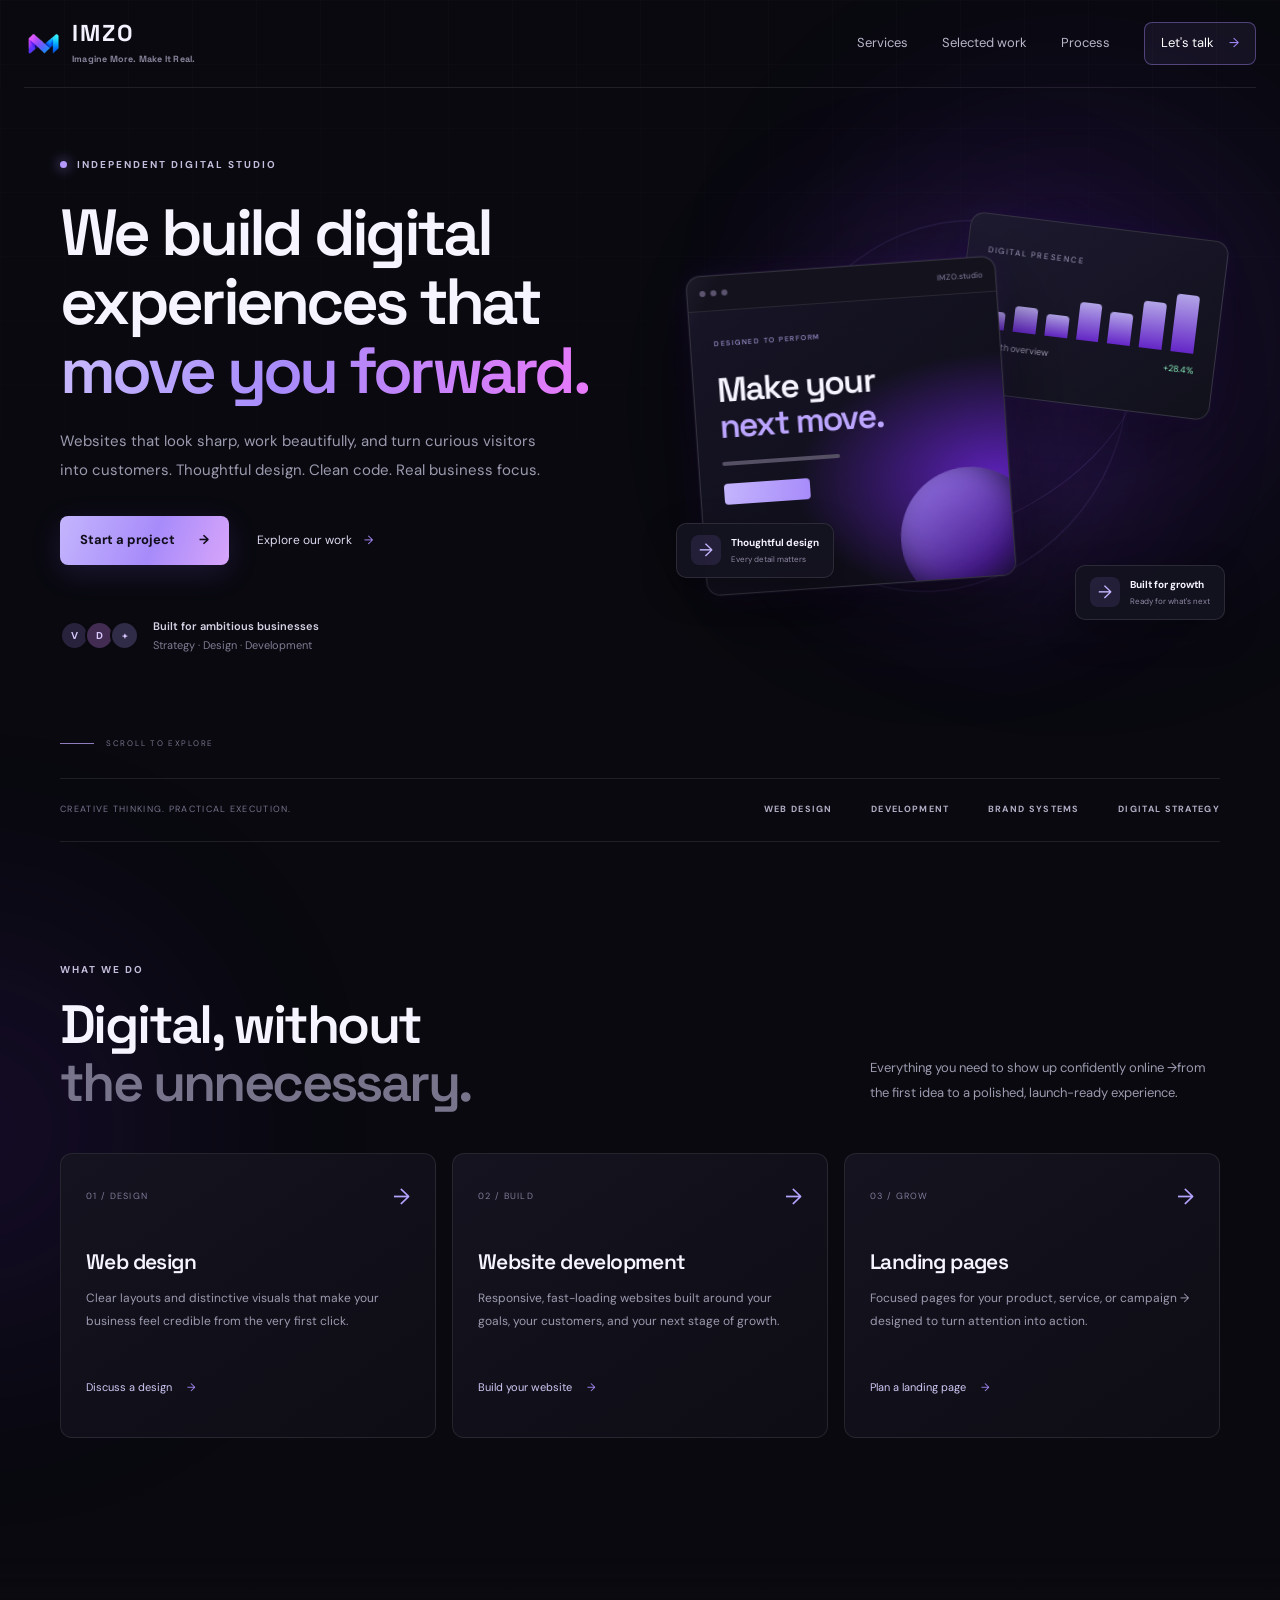
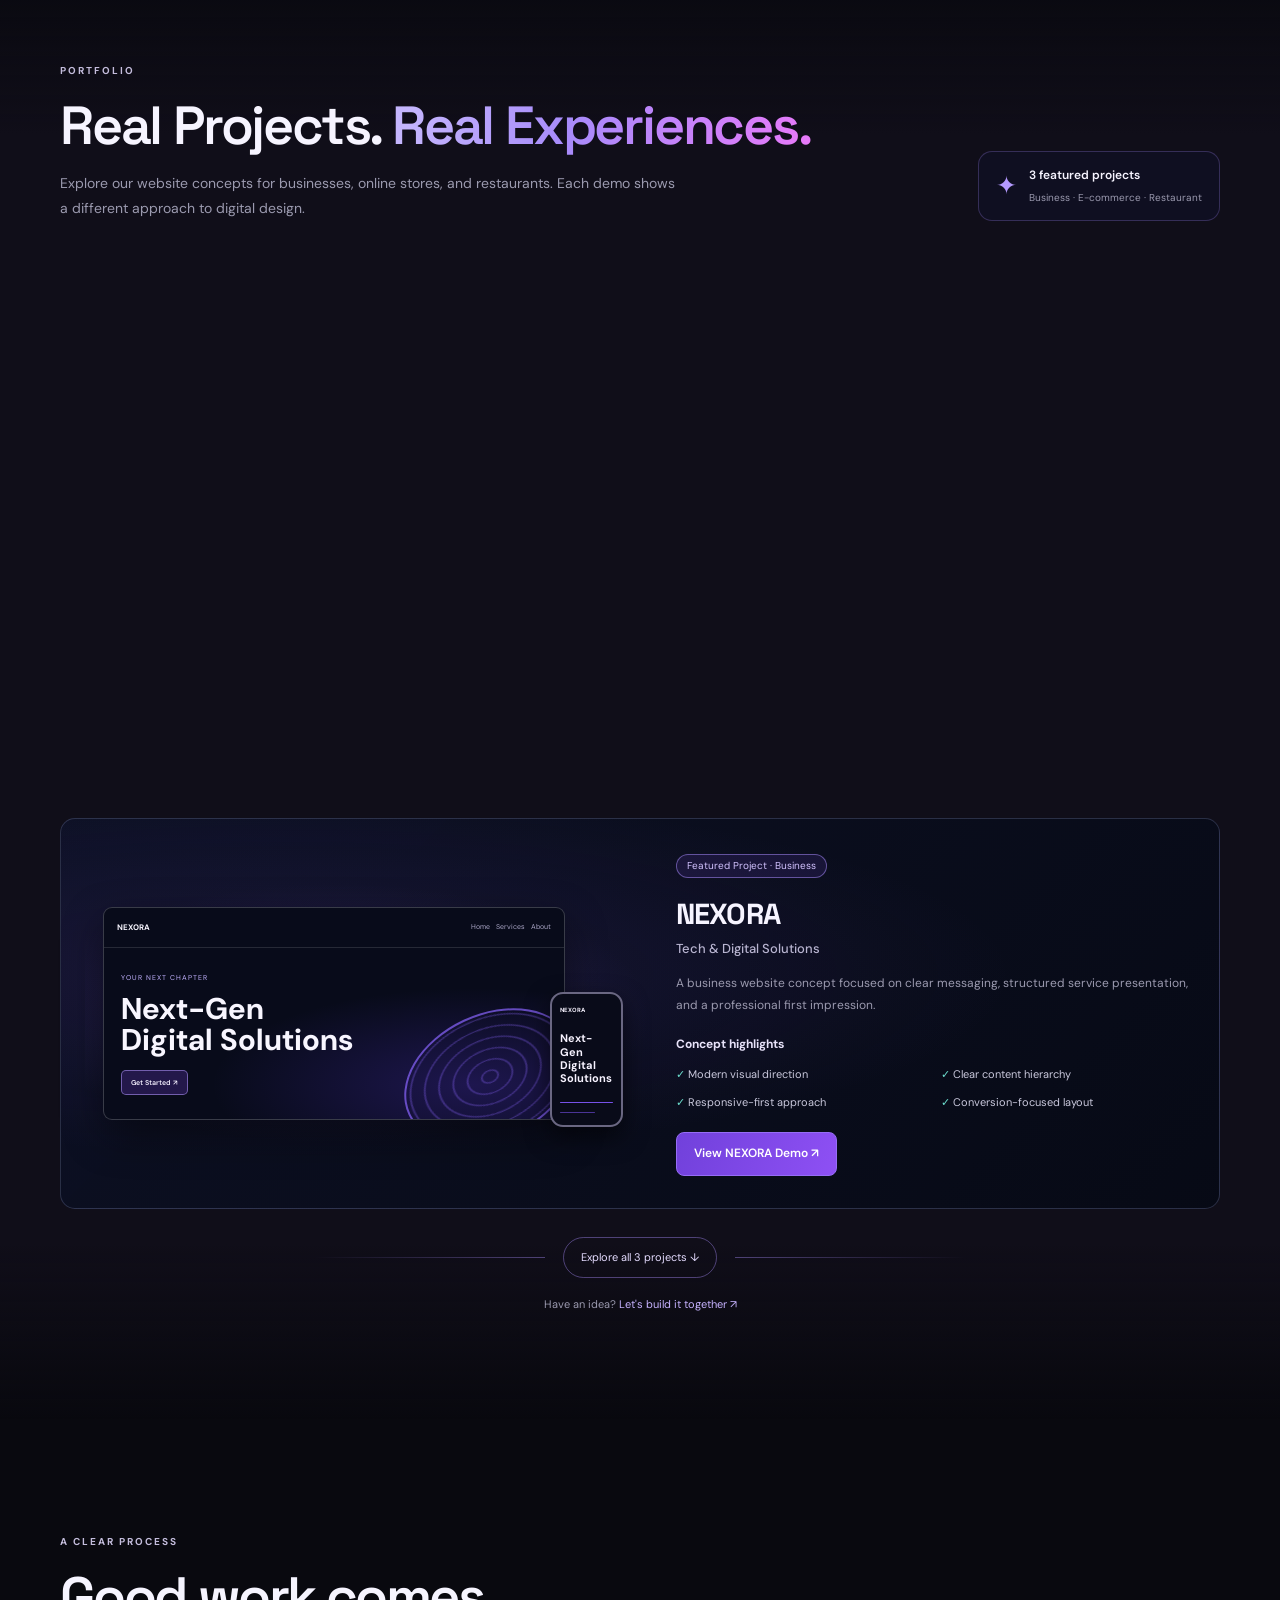
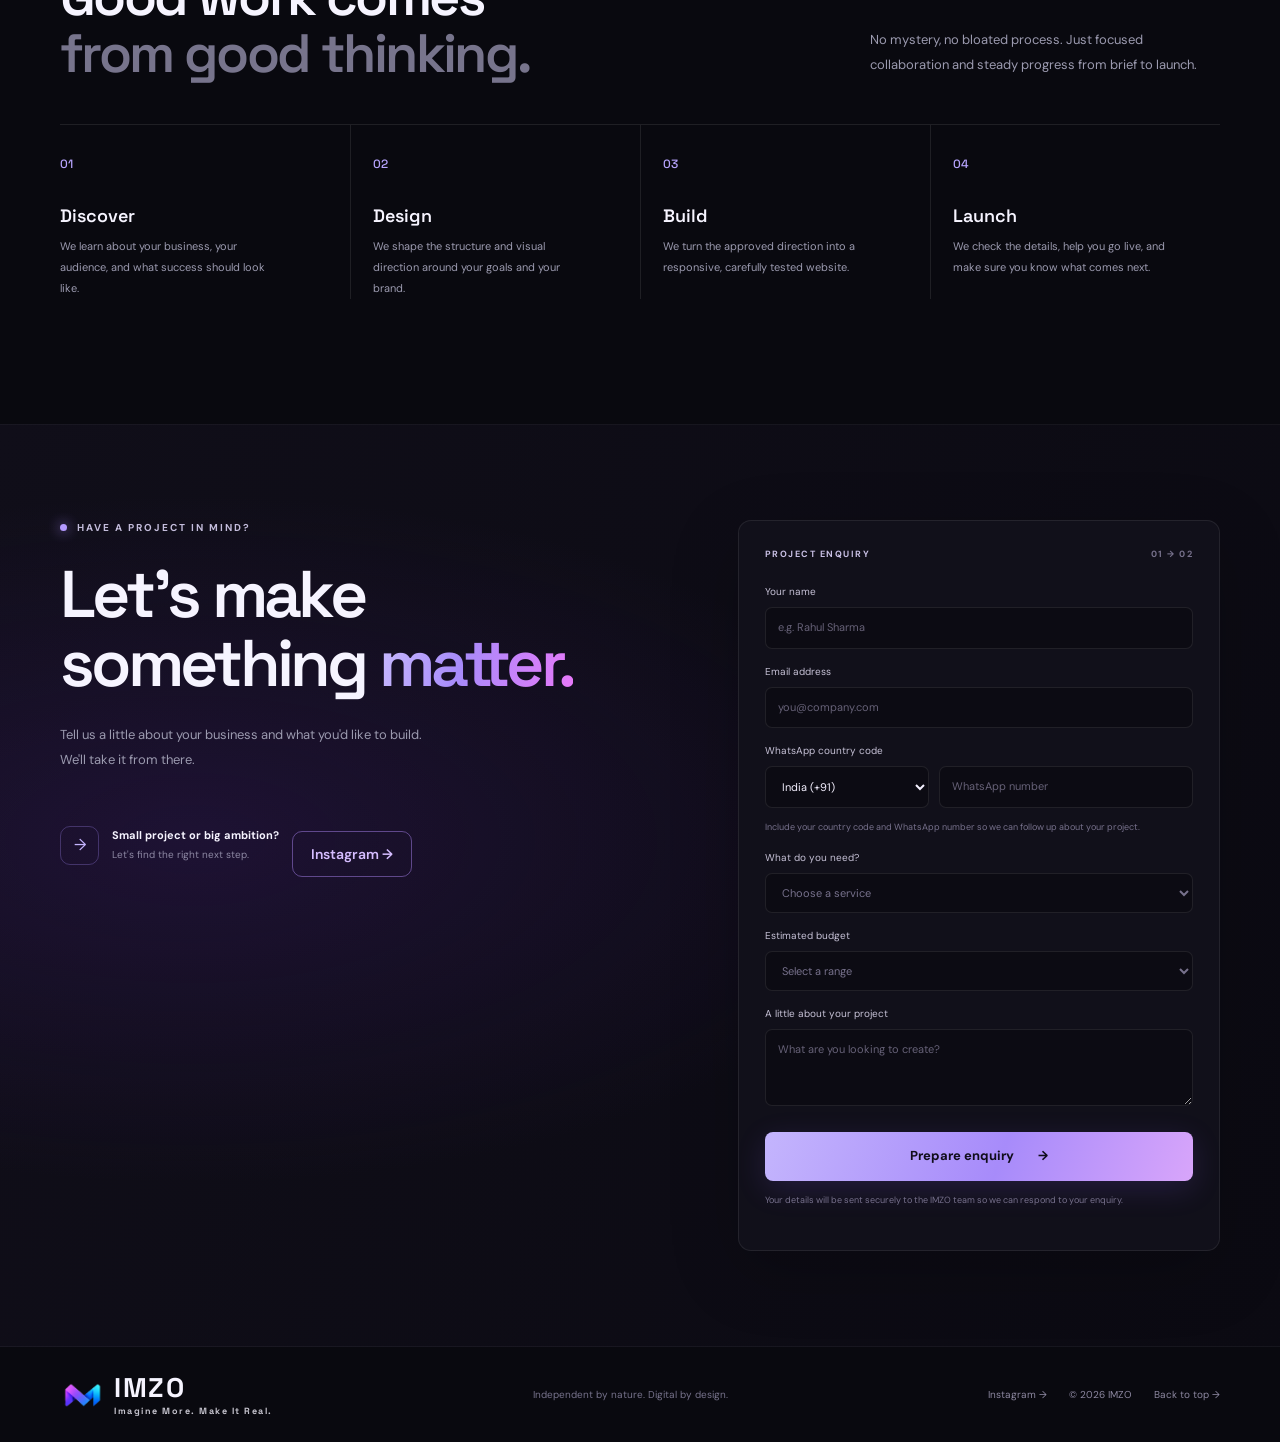
==== commit e29ccfa7: "Polish IMZO website and demo pages" ====
--- a/index.html
+++ b/index.html
@@ -1,4 +1,4 @@
-
+﻿
 <!doctype html>
 <html lang="en">
 <head>
@@ -127,104 +127,204 @@
     </section>
 
     <!-- ACTUAL WEBSITE DEMOS -->
-    <section class="section work-section" id="work">
-      <div class="section-wrap">
-        <div class="section-heading reveal">
-          <div>
-            <div class="eyebrow">OUR WEBSITE DEMOS</div>
-            <h2>Made to make<br><span class="muted">an impression.</span></h2>
-          </div>
-          <p>Explore our website concepts for businesses, online stores, and restaurants. Open a demo to experience its design and interactive features.</p>
-        </div>
-
-        <div class="work-grid">
-
-          <!-- NEXORA BUSINESS DEMO -->
-          <article class="work-card work-wide reveal">
-            <a href="demos/business/index.html"
-               target="_blank"
-               rel="noopener noreferrer"
-               aria-label="Open NEXORA business website demo"
-               style="display:block;color:inherit;text-decoration:none">
-              <div class="work-art art-coaching">
-                <div class="art-top">
-                  <span>NEXORA / BUSINESS</span>
-                  <span>BUILT FOR GROWTH &#8594;</span>
-                </div>
-                <div class="art-main">
-                  <small>YOUR BUSINESS. YOUR NEXT CHAPTER.</small>
-                  <strong>Build trust.<br><i>Grow further.</i></strong>
-                  <span class="art-pill">EXPLORE WEBSITE &#8594;</span>
-                </div>
-                <div class="art-shape"></div>
+<section class="section work-section" id="work">
+  <div class="section-wrap">
+
+    <header class="imzo-portfolio-heading reveal">
+      <div class="imzo-heading-copy">
+        <div class="eyebrow">PORTFOLIO</div>
+        <h2>Real Projects. <span class="gradient-text">Real Experiences.</span></h2>
+        <p>Explore our website concepts for businesses, online stores, and restaurants. Each demo shows a different approach to digital design.</p>
+      </div>
+      <div class="imzo-project-count">
+        <span class="imzo-count-spark">✦</span>
+        <div>
+          <strong>3 featured projects</strong>
+          <small>Business · E-commerce · Restaurant</small>
+        </div>
+      </div>
+    </header>
+
+    <div class="imzo-project-grid">
+
+      <!-- NEXORA BUSINESS DEMO -->
+      <article class="imzo-project-card reveal">
+        <a class="imzo-preview-link"
+           href="demos/business/index.html"
+           target="_blank" rel="noopener noreferrer"
+           aria-label="Open NEXORA business website demo">
+          <div class="imzo-project-preview imzo-preview-nexora">
+            <div class="imzo-browser-bar">
+              <span class="imzo-browser-brand">NEXORA</span>
+              <span class="imzo-browser-links">Home&nbsp;&nbsp; Services&nbsp;&nbsp; About</span>
+              <span class="imzo-browser-cta">Get Started</span>
+            </div>
+            <div class="imzo-preview-content">
+              <small>YOUR NEXT CHAPTER</small>
+              <strong>Next-Gen<br>Digital Solutions</strong>
+              <p>Ideas into meaningful digital experiences.</p>
+              <span class="imzo-mini-button">Explore More ↗</span>
+            </div>
+            <div class="imzo-preview-orb"></div>
+            <div class="imzo-preview-lines"></div>
+            <div class="imzo-preview-phone">
+              <span>NEXORA</span>
+              <strong>Next-Gen<br>Digital Solutions</strong>
+              <i></i><i></i><i></i>
+            </div>
+          </div>
+        </a>
+
+        <div class="imzo-project-body">
+          <span class="imzo-category">Business Website</span>
+          <h3>NEXORA</h3>
+          <p>A modern business website concept designed to present services clearly and build a polished digital presence.</p>
+          <div class="imzo-feature-list">
+            <span><i>✓</i> Service showcase</span>
+            <span><i>✓</i> Responsive concept</span>
+            <span><i>✓</i> Clear calls to action</span>
+          </div>
+          <a class="imzo-demo-button" href="demos/business/index.html"
+             target="_blank" rel="noopener noreferrer">
+            <span>↗</span> View Live Demo <b>→</b>
+          </a>
+        </div>
+      </article>
+
+      <!-- NOIR E-COMMERCE DEMO -->
+      <article class="imzo-project-card reveal">
+        <a class="imzo-preview-link"
+           href="demos/ecommerce/index.html"
+           target="_blank" rel="noopener noreferrer"
+           aria-label="Open NOIR e-commerce website demo">
+          <div class="imzo-project-preview imzo-preview-noir">
+            <div class="imzo-browser-bar imzo-noir-browser">
+              <span class="imzo-browser-brand">NOIR.</span>
+              <span class="imzo-browser-links">Shop&nbsp;&nbsp; About&nbsp;&nbsp; Collections</span>
+              <span class="imzo-browser-cta">Bag (0)</span>
+            </div>
+            <div class="imzo-noir-product">
+              <div class="imzo-product-light"></div>
+              <div class="imzo-product-object"></div>
+            </div>
+            <div class="imzo-noir-copy">
+              <small>THE EVERYDAY COLLECTION</small>
+              <strong>Less, but<br>better.</strong>
+              <span class="imzo-mini-button">Explore the store ↗</span>
+            </div>
+            <div class="imzo-noir-caption">OBJECTS FOR EVERYDAY</div>
+          </div>
+        </a>
+
+        <div class="imzo-project-body">
+          <span class="imzo-category imzo-category-teal">E-commerce Website</span>
+          <h3>NOIR</h3>
+          <p>A refined online-store concept with a product-led layout, considered typography, and a premium visual direction.</p>
+          <div class="imzo-feature-list">
+            <span><i>✓</i> Product showcase</span>
+            <span><i>✓</i> Storefront layout</span>
+            <span><i>✓</i> Shopping-focused design</span>
+          </div>
+          <a class="imzo-demo-button" href="demos/ecommerce/index.html"
+             target="_blank" rel="noopener noreferrer">
+            <span>↗</span> View Live Demo <b>→</b>
+          </a>
+        </div>
+      </article>
+
+      <!-- EMBER & OAK RESTAURANT DEMO -->
+      <article class="imzo-project-card reveal">
+        <a class="imzo-preview-link"
+           href="demos/restaurant/index.html"
+           target="_blank" rel="noopener noreferrer"
+           aria-label="Open EMBER and OAK restaurant website demo">
+          <div class="imzo-project-preview imzo-preview-ember">
+            <div class="imzo-browser-bar imzo-ember-browser">
+              <span class="imzo-browser-brand">EMBER &amp; OAK</span>
+              <span class="imzo-browser-links">Menu&nbsp;&nbsp; About&nbsp;&nbsp; Visit</span>
+              <span class="imzo-ember-menu">Explore</span>
+            </div>
+            <div class="imzo-ember-room">
+              <div class="imzo-ember-copy">
+                <small>GOOD FOOD. WARM COMPANY.</small>
+                <strong>A place<br>to gather.</strong>
+                <span class="imzo-ember-button">Discover More</span>
               </div>
-              <div class="work-meta">
-                <div>
-                  <h3>NEXORA</h3>
-                  <p>Business &#183; Responsive website demo</p>
-                </div>
-                <span class="work-arrow">&#8594;</span>
-              </div>
-            </a>
-          </article>
-
-          <!-- EMBER & OAK RESTAURANT DEMO -->
-          <article class="work-card reveal">
-            <a href="demos/restaurant/index.html"
-               target="_blank"
-               rel="noopener noreferrer"
-               aria-label="Open EMBER and OAK restaurant website demo"
-               style="display:block;color:inherit;text-decoration:none">
-              <div class="work-art art-cafe">
-                <div class="cafe-label">
-                  EMBER &amp; OAK<br>
-                  <small>DINING / EXPERIENCE</small>
-                </div>
-                <div class="coffee-cup"><span></span></div>
-                <div class="cafe-bottom">GOOD FOOD. MEMORABLE MOMENTS.</div>
-              </div>
-              <div class="work-meta">
-                <div>
-                  <h3>EMBER &amp; OAK</h3>
-                  <p>Restaurant &#183; Website demo</p>
-                </div>
-                <span class="work-arrow">&#8594;</span>
-              </div>
-            </a>
-          </article>
-
-          <!-- NOIR E-COMMERCE DEMO -->
-          <article class="work-card reveal">
-            <a href="demos/ecommerce/index.html"
-               target="_blank"
-               rel="noopener noreferrer"
-               aria-label="Open NOIR e-commerce website demo"
-               style="display:block;color:inherit;text-decoration:none">
-              <div class="work-art art-commerce">
-                <div class="commerce-top">
-                  NOIR<span style="font-size:inherit">.</span>
-                  <span>OBJECTS FOR EVERYDAY</span>
-                </div>
-                <div class="product-orb"></div>
-                <div class="product-copy">
-                  <small>THE EVERYDAY COLLECTION</small>
-                  <strong>Less, but<br>better.</strong>
-                  <span>EXPLORE THE STORE &#8594;</span>
-                </div>
-              </div>
-              <div class="work-meta">
-                <div>
-                  <h3>NOIR</h3>
-                  <p>E-commerce &#183; Online store demo</p>
-                </div>
-                <span class="work-arrow">&#8594;</span>
-              </div>
-            </a>
-          </article>
-
-        </div>
-      </div>
-    </section>
+              <div class="imzo-ember-vase"></div>
+              <div class="imzo-ember-table"></div>
+              <div class="imzo-ember-plant"></div>
+            </div>
+          </div>
+        </a>
+
+        <div class="imzo-project-body">
+          <span class="imzo-category">Restaurant Website</span>
+          <h3>EMBER &amp; OAK</h3>
+          <p>A warm restaurant website concept with an inviting visual style and a layout focused on the dining experience.</p>
+          <div class="imzo-feature-list">
+            <span><i>✓</i> Restaurant branding</span>
+            <span><i>✓</i> Food-led presentation</span>
+            <span><i>✓</i> Responsive concept</span>
+          </div>
+          <a class="imzo-demo-button" href="demos/restaurant/index.html"
+             target="_blank" rel="noopener noreferrer">
+            <span>↗</span> View Live Demo <b>→</b>
+          </a>
+        </div>
+      </article>
+
+    </div>
+
+    <!-- FEATURED PROJECT PANEL -->
+    <section class="imzo-featured reveal" aria-label="Featured project: NEXORA">
+      <div class="imzo-featured-visual">
+        <div class="imzo-featured-window">
+          <div class="imzo-featured-top">
+            <span>NEXORA</span>
+            <span>Home&nbsp;&nbsp; Services&nbsp;&nbsp; About</span>
+          </div>
+          <div class="imzo-featured-screen">
+            <small>YOUR NEXT CHAPTER</small>
+            <strong>Next-Gen<br>Digital Solutions</strong>
+            <span class="imzo-mini-button">Get Started ↗</span>
+            <div class="imzo-featured-ribbon"></div>
+          </div>
+        </div>
+        <div class="imzo-featured-phone">
+          <span>NEXORA</span>
+          <strong>Next-Gen<br>Digital Solutions</strong>
+          <i></i><i></i>
+        </div>
+      </div>
+
+      <div class="imzo-featured-copy">
+        <span class="imzo-category">Featured Project · Business</span>
+        <h3>NEXORA</h3>
+        <h4>Tech &amp; Digital Solutions</h4>
+        <p>A business website concept focused on clear messaging, structured service presentation, and a professional first impression.</p>
+        <strong class="imzo-feature-title">Concept highlights</strong>
+        <div class="imzo-featured-checks">
+          <span>✓ Modern visual direction</span>
+          <span>✓ Clear content hierarchy</span>
+          <span>✓ Responsive-first approach</span>
+          <span>✓ Conversion-focused layout</span>
+        </div>
+        <a class="imzo-featured-button" href="demos/business/index.html"
+           target="_blank" rel="noopener noreferrer">
+          View NEXORA Demo ↗
+        </a>
+      </div>
+    </section>
+
+    <div class="imzo-portfolio-footer">
+      <span></span>
+      <a href="#work">Explore all 3 projects ↓</a>
+      <span></span>
+      <p>Have an idea? <a href="#contact">Let's build it together ↗</a></p>
+    </div>
+
+  </div>
+</section>
 
     <section class="section section-wrap process-section" id="process">
       <div class="section-heading reveal">
@@ -251,7 +351,7 @@
           <div class="contact-note">
             <span class="note-icon">&#8594;</span>
             <span><b>Small project or big ambition?</b><small>Let's find the right next step.</small></span>
-          <a class="contact-instagram" href="https://www.instagram.com/imzo.digital/" target="_blank" rel="noopener noreferrer">Instagram →</a>
+          <a class="contact-instagram" href="https://www.instagram.com/imzo.digital/" target="_blank" rel="noopener noreferrer">Instagram &rarr;</a>
           </div>
         </div>
 
@@ -342,10 +442,11 @@
 </a>
     <p>Independent by nature. Digital by design.</p>
     <div class="footer-right">
-      <a href="https://www.instagram.com/imzo.digital/" target="_blank" rel="noopener noreferrer" aria-label="Follow IMZO on Instagram">Instagram →</a>
+      <a href="https://www.instagram.com/imzo.digital/" target="_blank" rel="noopener noreferrer" aria-label="Follow IMZO on Instagram">Instagram &rarr;</a>
       <span>© <span id="year"></span> IMZO</span>
       <a href="#home">Back to top &#8594;</a>
     </div>
   </footer>
 </body>
 </html>
+
--- a/style.css
+++ b/style.css
@@ -1,4 +1,4 @@
-:root{--bg:#09090f;--panel:#11111b;--panel2:#151522;--text:#f6f4ff;--muted:#9b9aaf;--line:rgba(255,255,255,.09);--purple:#a78bfa;--pink:#e879f9;--green:#8bf0be;--font:'DM Sans',sans-serif;--display:'Space Grotesk',sans-serif}*{box-sizing:border-box}html{scroll-behavior:smooth;scroll-padding-top:90px}body{margin:0;background:var(--bg);color:var(--text);font-family:var(--font);line-height:1.6;overflow-x:hidden}body::before{content:"";position:fixed;inset:0;pointer-events:none;z-index:-1;background-image:linear-gradient(rgba(255,255,255,.014) 1px,transparent 1px),linear-gradient(90deg,rgba(255,255,255,.014) 1px,transparent 1px);background-size:64px 64px;mask-image:linear-gradient(to bottom,black,transparent 78%)}a{color:inherit;text-decoration:none}button,input,select,textarea{font:inherit}.section-wrap{width:min(1160px,calc(100% - 48px));margin-inline:auto}.ambient{position:absolute;z-index:-1;width:420px;height:420px;border-radius:50%;filter:blur(110px);opacity:.18;pointer-events:none}.ambient-one{top:130px;right:0;background:#6d28d9}.ambient-two{top:920px;left:-240px;background:#4c1d95}.site-header{width:min(1240px,calc(100% - 48px));height:88px;margin:auto;display:flex;align-items:center;justify-content:space-between;border-bottom:1px solid var(--line);position:relative;z-index:10}.brand{display:inline-flex;align-items:center;gap:11px;font-family:var(--display);font-size:13px;font-weight:700;letter-spacing:1.5px}.brand-mark{display:grid;place-items:center;width:34px;height:34px;border:1px solid rgba(167,139,250,.65);border-radius:10px;color:white;background:linear-gradient(140deg,rgba(167,139,250,.3),rgba(232,121,249,.08));font-size:19px;letter-spacing:-2px}.brand-light{color:#8f8da5;font-weight:500}.nav{display:flex;align-items:center;gap:34px;color:#b8b6c9;font-size:13px}.nav a:not(.nav-cta):hover,.footer-right a:hover{color:white}.nav-cta{padding:10px 16px;border:1px solid rgba(167,139,250,.4);border-radius:8px;color:white;background:rgba(167,139,250,.08)}.nav-cta span{margin-left:12px;color:var(--purple)}.menu-toggle{display:none;background:none;border:0}.hero{min-height:690px;display:grid;grid-template-columns:1.03fr .97fr;align-items:center;gap:38px;padding-top:40px;padding-bottom:95px;position:relative}.eyebrow{display:flex;align-items:center;gap:10px;font-size:10px;letter-spacing:2px;font-weight:700;color:#c4bddc}.status-dot{width:7px;height:7px;border-radius:50%;background:#b49aff;box-shadow:0 0 13px #a78bfa}.hero h1,.section-heading h2,.contact-copy h2{font-family:var(--display);font-weight:600;letter-spacing:-3.7px;line-height:1.06;font-size:clamp(43px,5.1vw,68px);margin:25px 0 22px}.gradient-text{background:linear-gradient(100deg,#c4b5fd 5%,#a78bfa 42%,#e879f9 100%);-webkit-background-clip:text;background-clip:text;color:transparent}.hero-intro{max-width:485px;color:var(--muted);font-size:15px;line-height:1.9}.hero-actions{display:flex;align-items:center;gap:28px;margin-top:32px}.button{display:inline-flex;align-items:center;justify-content:center;gap:24px;border:0;border-radius:8px;padding:14px 20px;font-size:13px;font-weight:700;cursor:pointer;transition:transform .2s,box-shadow .2s}.button:hover{transform:translateY(-2px)}.button-primary{color:#100d1b;background:linear-gradient(110deg,#c4b5fd,#a78bfa 55%,#d8a5fa);box-shadow:0 8px 30px rgba(139,92,246,.16)}.button-primary:hover{box-shadow:0 10px 35px rgba(139,92,246,.3)}.text-link{font-size:12px;color:#ded9ef}.text-link span{margin-left:9px;color:var(--purple)}.hero-proof{display:flex;align-items:center;gap:14px;margin-top:52px}.avatar-stack{display:flex;padding-left:4px}.avatar-stack span{display:grid;place-items:center;width:29px;height:29px;margin-left:-4px;border:2px solid var(--bg);border-radius:50%;font-size:10px;font-weight:700;background:#29223c;color:#d8c9ff}.avatar-stack span:nth-child(2){background:#422c52}.avatar-stack span:nth-child(3){background:#302b46}.hero-proof p{font-size:11px;line-height:1.7;color:#7f7c94;margin:0}.hero-proof strong{color:#d9d5e8;font-weight:600}.hero-visual{height:440px;position:relative;display:grid;place-items:center}.visual-glow{position:absolute;width:280px;height:280px;border-radius:50%;background:#7c3aed;filter:blur(100px);opacity:.28}.orbit{position:absolute;border:1px solid rgba(167,139,250,.14);border-radius:50%;transform:rotate(-23deg)}.orbit-a{width:410px;height:250px}.orbit-b{width:340px;height:390px;transform:rotate(38deg)}.visual-card{position:absolute;border:1px solid rgba(255,255,255,.13);border-radius:14px;overflow:hidden;box-shadow:0 28px 90px #0008}.card-back{width:260px;height:180px;right:0;top:40px;padding:20px;background:linear-gradient(140deg,#1d1930,#11111b);transform:rotate(7deg)}.tiny-label{font-size:8px;letter-spacing:1.6px;color:#a9a1c5}.mini-bars{height:78px;display:flex;align-items:end;gap:9px;padding:10px 2px}.mini-bars i{flex:1;border-radius:4px 4px 0 0;background:linear-gradient(#c4b5fd,#6d28d9);opacity:.9}.mini-bars i:nth-child(1){height:30%}.mini-bars i:nth-child(2){height:45%}.mini-bars i:nth-child(3){height:38%}.mini-bars i:nth-child(4){height:65%}.mini-bars i:nth-child(5){height:54%}.mini-bars i:nth-child(6){height:80%}.mini-bars i:nth-child(7){height:100%}.mini-footer{display:flex;justify-content:space-between;font-size:9px;color:#aaa5bf}.green{color:var(--green)}.card-front{width:310px;height:320px;left:20px;top:80px;background:#13121d;transform:rotate(-4deg)}.window-bar{height:35px;border-bottom:1px solid var(--line);display:flex;align-items:center;gap:5px;padding:0 12px}.window-bar>span{width:6px;height:6px;background:#5c536f;border-radius:50%}.window-bar b{margin-left:auto;font-size:8px;font-weight:500;color:#77718f}.mock-content{height:calc(100% - 35px);padding:27px 23px;position:relative;overflow:hidden;background:radial-gradient(ellipse at 95% 65%,#5b21b6 0,transparent 48%),linear-gradient(145deg,#171526,#0d0c15)}.mock-tag{font-size:7px;letter-spacing:1.5px;color:#bdb0f8}.mock-heading{position:relative;z-index:2;font:600 34px/1.04 var(--display);letter-spacing:-1.8px;margin-top:24px}.mock-heading em{font-style:normal;color:#bba5ff}.mock-line{width:118px;height:4px;border-radius:4px;background:#555064;margin-top:18px}.mock-button{width:86px;height:21px;border-radius:4px;background:linear-gradient(100deg,#c4b5fd,#a78bfa);margin-top:18px}.mock-orb{position:absolute;width:140px;height:140px;border-radius:50%;right:-28px;bottom:-30px;background:linear-gradient(145deg,#a78bfa,#4c1d95 65%,#1e1b35);box-shadow:inset -15px -15px 35px #130b2b;opacity:.9}.floating-chip{position:absolute;display:flex;align-items:center;gap:10px;padding:11px 14px;border:1px solid #ffffff1b;border-radius:10px;background:#141320ed;box-shadow:0 12px 35px #0005;backdrop-filter:blur(10px)}.chip-one{left:0;bottom:48px}.chip-two{right:-5px;bottom:6px}.chip-icon{display:grid;place-items:center;width:30px;height:30px;border-radius:8px;background:#a78bfa20;color:#c4b5fd;font-size:18px}.floating-chip b,.floating-chip small{display:block}.floating-chip b{font-size:10px}.floating-chip small{font-size:8px;color:#8f8aa5;margin-top:2px}.scroll-cue{position:absolute;bottom:28px;left:0;display:flex;align-items:center;gap:12px;font-size:8px;letter-spacing:1.7px;color:#77738c}.scroll-line{width:34px;height:1px;background:#8e7cbd}.trust-strip{border-top:1px solid var(--line);border-bottom:1px solid var(--line);padding:23px 0 25px;display:flex;align-items:center;justify-content:space-between;gap:25px}.trust-strip>p{font-size:9px;letter-spacing:1.3px;color:#77738c;margin:0}.trust-items{display:flex;gap:clamp(18px,3vw,42px);flex-wrap:wrap}.trust-items span{font-size:9px;font-weight:700;letter-spacing:1.3px;color:#b3aec6}.section{padding-top:120px;padding-bottom:120px}.section-heading{display:flex;align-items:end;justify-content:space-between;gap:45px;margin-bottom:42px}.section-heading h2{font-size:clamp(38px,4.4vw,54px);margin:18px 0 0;letter-spacing:-2.6px}.muted{color:#77748c}.section-heading>p{max-width:350px;color:var(--muted);font-size:13px;line-height:1.9;margin:0 0 5px}.services-grid{display:grid;grid-template-columns:repeat(3,1fr);gap:16px}.service-card{min-height:285px;border:1px solid var(--line);border-radius:12px;padding:25px;background:linear-gradient(145deg,#14131f,#0e0d15);transition:border-color .25s,transform .25s}.service-card:hover{transform:translateY(-5px);border-color:#a78bfa70}.service-top{display:flex;justify-content:space-between;align-items:center}.service-number{font-size:9px;letter-spacing:1.3px;color:#817b9a}.service-icon{font-size:22px;color:#b6a2ff}.service-card h3{font:600 21px var(--display);letter-spacing:-.6px;margin:34px 0 12px}.service-card p{font-size:12px;color:var(--muted);line-height:1.9;min-height:68px}.card-link{display:inline-flex;gap:15px;align-items:center;margin-top:12px;font-size:11px;color:#d2c8f6}.card-link span{color:var(--purple)}.work-section{background:linear-gradient(180deg,transparent,#100e19 12%,#100e19 88%,transparent);padding-top:105px;padding-bottom:105px}.work-grid{display:grid;grid-template-columns:1fr 1fr;gap:27px 20px}.work-wide{grid-column:1/-1}.work-art{position:relative;height:245px;border:1px solid #ffffff12;border-radius:11px;overflow:hidden}.work-wide .work-art{height:300px}.art-coaching{background:linear-gradient(110deg,#e8e6dc 0%,#d3d0c7 56%,#bbb6ad);color:#23261f;padding:19px 22px}.art-top{display:flex;justify-content:space-between;font-size:8px;letter-spacing:1.2px;font-weight:700}.art-main{position:relative;z-index:2;margin:40px 0 0 5%}.art-main small{font-size:8px;letter-spacing:2px}.art-main strong{display:block;font:600 clamp(31px,4vw,49px)/.99 var(--display);letter-spacing:-2px;margin:13px 0 17px}.art-main i{font-style:normal;color:#5b5c4e}.art-pill{display:inline-block;border:1px solid #4c4d43;border-radius:20px;padding:7px 10px;font-size:7px;letter-spacing:1px}.art-shape{position:absolute;width:300px;height:300px;border-radius:50%;right:7%;top:20px;background:radial-gradient(circle at 35% 30%,#faf8ed,#aaa99d 55%,#74786c);box-shadow:inset -30px -25px 50px #45483b4a;opacity:.78}.work-meta{display:flex;align-items:center;justify-content:space-between;padding:14px 2px}.work-meta h3{font:500 15px var(--display);margin:0}.work-meta p{font-size:10px;color:#8f8aa3;margin:4px 0 0}.work-arrow{display:grid;place-items:center;width:31px;height:31px;border:1px solid var(--line);border-radius:50%;color:#c6b6ff}.art-cafe{background:#d5b8a0;color:#39291f;padding:18px}.cafe-label{font:600 24px/1.1 var(--display);letter-spacing:-1px}.cafe-label small{font:600 7px var(--font);letter-spacing:2px}.coffee-cup{position:absolute;width:145px;height:145px;left:50%;top:52%;transform:translate(-50%,-50%);border-radius:50%;background:radial-gradient(circle at 40% 38%,#f3e8d8 0 18%,#815b43 19% 25%,#f2e3d0 26% 36%,#a27d60 37% 40%,#eee0cf 41% 60%,#99775d 61% 64%,#d7c0a7 65%);box-shadow:0 15px 35px #68463030}.coffee-cup span{position:absolute;right:-21px;top:43px;width:39px;height:53px;border:8px solid #e8d5c1;border-left:0;border-radius:0 22px 22px 0}.cafe-bottom{position:absolute;bottom:15px;left:18px;font-size:7px;letter-spacing:1.8px}.art-commerce{background:#d4e2d8;color:#27382f;padding:18px}.commerce-top{display:flex;justify-content:space-between;font:700 16px var(--display)}.commerce-top span{font:600 7px var(--font);letter-spacing:1.2px}.product-orb{position:absolute;width:160px;height:190px;right:8%;top:20%;border-radius:48% 48% 35% 35%;background:linear-gradient(130deg,#f2e7cf,#b6c5b4 55%,#758b78);box-shadow:inset -18px -12px 30px #4d645d38,0 20px 30px #4d645d25;transform:rotate(8deg)}.product-copy{position:absolute;bottom:22px;left:20px}.product-copy small{font-size:7px;letter-spacing:1.5px}.product-copy strong{display:block;font:600 30px/.98 var(--display);letter-spacing:-1.2px;margin:6px 0 11px}.product-copy span{font-size:7px;letter-spacing:1px}.process-section{padding-top:115px;padding-bottom:125px}.process-grid{display:grid;grid-template-columns:repeat(4,1fr);border-top:1px solid var(--line)}.process-step{padding:25px 22px 0 0;position:relative}.process-step:not(:first-child){padding-left:22px;border-left:1px solid var(--line)}.process-step>span{font:500 12px var(--display);color:#b8a5ff}.process-step h3{font:600 18px var(--display);margin:28px 0 9px}.process-step p{font-size:11px;line-height:1.9;color:var(--muted);margin:0;max-width:220px}.contact-section{padding:95px 0;background:radial-gradient(ellipse at 15% 45%,#3b1b6b55,transparent 48%),linear-gradient(110deg,#100e19,#0b0a12);border-top:1px solid #ffffff0b;border-bottom:1px solid #ffffff0b}.contact-inner{display:grid;grid-template-columns:1fr .82fr;gap:90px;align-items:start}.contact-copy h2{font-size:clamp(47px,5.3vw,66px);margin:24px 0}.contact-copy>p{max-width:390px;color:var(--muted);font-size:13px;line-height:1.9}.contact-note{display:flex;align-items:center;gap:13px;margin-top:40px}.note-icon{display:grid;place-items:center;width:39px;height:39px;border:1px solid #a78bfa4a;border-radius:10px;color:#c5b5ff}.contact-note b,.contact-note small{display:block}.contact-note b{font-size:11px}.contact-note small{font-size:10px;color:#8e89a4;margin-top:3px}.contact-form{border:1px solid #ffffff14;background:#11101a;padding:26px;border-radius:13px;box-shadow:0 20px 70px #0003}.form-heading{display:flex;justify-content:space-between;font-size:9px;font-weight:700;letter-spacing:1.5px;color:#c9c0e5;margin-bottom:23px}.form-step{color:#77718c}.contact-form label{display:block;font-size:10px;color:#c7c2d7;margin:15px 0 7px}.contact-form input,.contact-form select,.contact-form textarea{width:100%;border:1px solid #ffffff16;background:#0c0b13;color:#f4f0ff;border-radius:7px;padding:11px 12px;font-size:11px;outline:none;transition:border-color .2s}.contact-form input:focus,.contact-form select:focus,.contact-form textarea:focus{border-color:#a78bfa99}.contact-form input::placeholder,.contact-form textarea::placeholder{color:#666177}.contact-form select:invalid{color:#77718c}.contact-form select option{background:#11101a;color:#f4f0ff}.contact-form textarea{resize:vertical}.submit-button{width:100%;margin-top:19px}.form-disclaimer{font-size:9px;line-height:1.7;color:#77718c;margin:12px 0 0}.form-status{font-size:11px;color:#c4b5fd;min-height:0;margin:8px 0 0}.site-footer{min-height:95px;display:flex;align-items:center;justify-content:space-between;gap:20px}.site-footer>p{font-size:10px;color:#77738c}.footer-right{display:flex;align-items:center;gap:22px;font-size:10px;color:#8d88a1}.reveal{opacity:0;transform:translateY(18px);transition:opacity .65s ease,transform .65s ease}.reveal.is-visible{opacity:1;transform:translateY(0)}@media(prefers-reduced-motion:reduce){*,*::before,*::after{scroll-behavior:auto!important;transition:none!important;animation:none!important}.reveal{opacity:1;transform:none}}@media(max-width:900px){.hero{grid-template-columns:1fr 1fr;gap:12px;min-height:620px}.hero h1{font-size:clamp(42px,6vw,58px);letter-spacing:-2.8px}.hero-visual{transform:scale(.88);transform-origin:center}.section{padding-top:90px;padding-bottom:90px}.contact-inner{gap:35px}.trust-strip{align-items:flex-start;flex-direction:column}.trust-items{gap:20px}.card-front{left:0}.chip-two{right:-15px}}@media(max-width:680px){.section-wrap,.site-header{width:calc(100% - 36px)}.site-header{height:72px}.menu-toggle{display:flex;flex-direction:column;gap:5px;padding:10px;border:1px solid var(--line);border-radius:8px}.menu-toggle span{width:18px;height:2px;background:#e6dfff;display:block}.nav{display:none;position:absolute;top:63px;left:0;right:0;padding:18px;background:#11101af7;border:1px solid var(--line);border-radius:12px;flex-direction:column;align-items:stretch;gap:18px}.nav.open{display:flex}.nav-cta{text-align:center}.hero{display:flex;flex-direction:column;align-items:stretch;padding-top:68px;padding-bottom:75px;gap:10px}.hero h1{font-size:clamp(43px,11vw,58px);letter-spacing:-2.8px}.hero-intro{font-size:13px}.hero-proof{margin-top:35px}.hero-visual{height:370px;transform:scale(.88);transform-origin:center;margin:0 -22px}.card-front{left:8%;top:35px}.card-back{right:5%;top:5px}.chip-one{left:3%;bottom:22px}.chip-two{right:1%;bottom:-4px}.scroll-cue{bottom:22px}.trust-strip{padding:20px 0}.trust-items{gap:14px 20px}.trust-items span{font-size:8px}.section{padding-top:75px;padding-bottom:75px}.section-heading{display:block;margin-bottom:28px}.section-heading h2{font-size:42px;letter-spacing:-2px}.section-heading>p{margin-top:20px}.services-grid{grid-template-columns:1fr}.service-card{min-height:245px}.service-card h3{margin-top:24px}.service-card p{min-height:0}.work-section{padding-top:75px;padding-bottom:75px}.work-grid{grid-template-columns:1fr;gap:20px}.work-wide{grid-column:auto}.work-wide .work-art{height:250px}.art-shape{width:190px;height:190px;right:-10px;top:45px}.art-main{margin-top:35px;margin-left:0}.art-main strong{font-size:39px}.art-top{font-size:7px}.work-art{height:235px}.process-grid{grid-template-columns:1fr 1fr;row-gap:28px}.process-step{padding:20px 12px 0 0}.process-step:not(:first-child){padding-left:14px}.process-step:nth-child(3){border-left:0;padding-left:0}.process-step h3{margin-top:18px}.contact-section{padding:72px 0}.contact-inner{grid-template-columns:1fr;gap:38px}.contact-copy h2{font-size:54px}.contact-note{margin-top:28px}.contact-form{padding:20px}.site-footer{padding-top:25px;padding-bottom:25px;flex-wrap:wrap}.site-footer>p{order:3;width:100%;margin:0}.footer-right{gap:12px;font-size:9px}}@media(max-width:380px){.hero h1{font-size:39px}.hero-actions{gap:16px}.button{padding:13px 15px;gap:13px}.hero-visual{transform:scale(.77);margin:-12px -35px}.contact-copy h2{font-size:47px}.footer-right{width:100%;justify-content:space-between}}
+﻿:root{--bg:#09090f;--panel:#11111b;--panel2:#151522;--text:#f6f4ff;--muted:#9b9aaf;--line:rgba(255,255,255,.09);--purple:#a78bfa;--pink:#e879f9;--green:#8bf0be;--font:'DM Sans',sans-serif;--display:'Space Grotesk',sans-serif}*{box-sizing:border-box}html{scroll-behavior:smooth;scroll-padding-top:90px}body{margin:0;background:var(--bg);color:var(--text);font-family:var(--font);line-height:1.6;overflow-x:hidden}body::before{content:"";position:fixed;inset:0;pointer-events:none;z-index:-1;background-image:linear-gradient(rgba(255,255,255,.014) 1px,transparent 1px),linear-gradient(90deg,rgba(255,255,255,.014) 1px,transparent 1px);background-size:64px 64px;mask-image:linear-gradient(to bottom,black,transparent 78%)}a{color:inherit;text-decoration:none}button,input,select,textarea{font:inherit}.section-wrap{width:min(1160px,calc(100% - 48px));margin-inline:auto}.ambient{position:absolute;z-index:-1;width:420px;height:420px;border-radius:50%;filter:blur(110px);opacity:.18;pointer-events:none}.ambient-one{top:130px;right:0;background:#6d28d9}.ambient-two{top:920px;left:-240px;background:#4c1d95}.site-header{width:min(1240px,calc(100% - 48px));height:88px;margin:auto;display:flex;align-items:center;justify-content:space-between;border-bottom:1px solid var(--line);position:relative;z-index:10}.brand{display:inline-flex;align-items:center;gap:11px;font-family:var(--display);font-size:13px;font-weight:700;letter-spacing:1.5px}.brand-mark{display:grid;place-items:center;width:34px;height:34px;border:1px solid rgba(167,139,250,.65);border-radius:10px;color:white;background:linear-gradient(140deg,rgba(167,139,250,.3),rgba(232,121,249,.08));font-size:19px;letter-spacing:-2px}.brand-light{color:#8f8da5;font-weight:500}.nav{display:flex;align-items:center;gap:34px;color:#b8b6c9;font-size:13px}.nav a:not(.nav-cta):hover,.footer-right a:hover{color:white}.nav-cta{padding:10px 16px;border:1px solid rgba(167,139,250,.4);border-radius:8px;color:white;background:rgba(167,139,250,.08)}.nav-cta span{margin-left:12px;color:var(--purple)}.menu-toggle{display:none;background:none;border:0}.hero{min-height:690px;display:grid;grid-template-columns:1.03fr .97fr;align-items:center;gap:38px;padding-top:40px;padding-bottom:95px;position:relative}.eyebrow{display:flex;align-items:center;gap:10px;font-size:10px;letter-spacing:2px;font-weight:700;color:#c4bddc}.status-dot{width:7px;height:7px;border-radius:50%;background:#b49aff;box-shadow:0 0 13px #a78bfa}.hero h1,.section-heading h2,.contact-copy h2{font-family:var(--display);font-weight:600;letter-spacing:-3.7px;line-height:1.06;font-size:clamp(43px,5.1vw,68px);margin:25px 0 22px}.gradient-text{background:linear-gradient(100deg,#c4b5fd 5%,#a78bfa 42%,#e879f9 100%);-webkit-background-clip:text;background-clip:text;color:transparent}.hero-intro{max-width:485px;color:var(--muted);font-size:15px;line-height:1.9}.hero-actions{display:flex;align-items:center;gap:28px;margin-top:32px}.button{display:inline-flex;align-items:center;justify-content:center;gap:24px;border:0;border-radius:8px;padding:14px 20px;font-size:13px;font-weight:700;cursor:pointer;transition:transform .2s,box-shadow .2s}.button:hover{transform:translateY(-2px)}.button-primary{color:#100d1b;background:linear-gradient(110deg,#c4b5fd,#a78bfa 55%,#d8a5fa);box-shadow:0 8px 30px rgba(139,92,246,.16)}.button-primary:hover{box-shadow:0 10px 35px rgba(139,92,246,.3)}.text-link{font-size:12px;color:#ded9ef}.text-link span{margin-left:9px;color:var(--purple)}.hero-proof{display:flex;align-items:center;gap:14px;margin-top:52px}.avatar-stack{display:flex;padding-left:4px}.avatar-stack span{display:grid;place-items:center;width:29px;height:29px;margin-left:-4px;border:2px solid var(--bg);border-radius:50%;font-size:10px;font-weight:700;background:#29223c;color:#d8c9ff}.avatar-stack span:nth-child(2){background:#422c52}.avatar-stack span:nth-child(3){background:#302b46}.hero-proof p{font-size:11px;line-height:1.7;color:#7f7c94;margin:0}.hero-proof strong{color:#d9d5e8;font-weight:600}.hero-visual{height:440px;position:relative;display:grid;place-items:center}.visual-glow{position:absolute;width:280px;height:280px;border-radius:50%;background:#7c3aed;filter:blur(100px);opacity:.28}.orbit{position:absolute;border:1px solid rgba(167,139,250,.14);border-radius:50%;transform:rotate(-23deg)}.orbit-a{width:410px;height:250px}.orbit-b{width:340px;height:390px;transform:rotate(38deg)}.visual-card{position:absolute;border:1px solid rgba(255,255,255,.13);border-radius:14px;overflow:hidden;box-shadow:0 28px 90px #0008}.card-back{width:260px;height:180px;right:0;top:40px;padding:20px;background:linear-gradient(140deg,#1d1930,#11111b);transform:rotate(7deg)}.tiny-label{font-size:8px;letter-spacing:1.6px;color:#a9a1c5}.mini-bars{height:78px;display:flex;align-items:end;gap:9px;padding:10px 2px}.mini-bars i{flex:1;border-radius:4px 4px 0 0;background:linear-gradient(#c4b5fd,#6d28d9);opacity:.9}.mini-bars i:nth-child(1){height:30%}.mini-bars i:nth-child(2){height:45%}.mini-bars i:nth-child(3){height:38%}.mini-bars i:nth-child(4){height:65%}.mini-bars i:nth-child(5){height:54%}.mini-bars i:nth-child(6){height:80%}.mini-bars i:nth-child(7){height:100%}.mini-footer{display:flex;justify-content:space-between;font-size:9px;color:#aaa5bf}.green{color:var(--green)}.card-front{width:310px;height:320px;left:20px;top:80px;background:#13121d;transform:rotate(-4deg)}.window-bar{height:35px;border-bottom:1px solid var(--line);display:flex;align-items:center;gap:5px;padding:0 12px}.window-bar>span{width:6px;height:6px;background:#5c536f;border-radius:50%}.window-bar b{margin-left:auto;font-size:8px;font-weight:500;color:#77718f}.mock-content{height:calc(100% - 35px);padding:27px 23px;position:relative;overflow:hidden;background:radial-gradient(ellipse at 95% 65%,#5b21b6 0,transparent 48%),linear-gradient(145deg,#171526,#0d0c15)}.mock-tag{font-size:7px;letter-spacing:1.5px;color:#bdb0f8}.mock-heading{position:relative;z-index:2;font:600 34px/1.04 var(--display);letter-spacing:-1.8px;margin-top:24px}.mock-heading em{font-style:normal;color:#bba5ff}.mock-line{width:118px;height:4px;border-radius:4px;background:#555064;margin-top:18px}.mock-button{width:86px;height:21px;border-radius:4px;background:linear-gradient(100deg,#c4b5fd,#a78bfa);margin-top:18px}.mock-orb{position:absolute;width:140px;height:140px;border-radius:50%;right:-28px;bottom:-30px;background:linear-gradient(145deg,#a78bfa,#4c1d95 65%,#1e1b35);box-shadow:inset -15px -15px 35px #130b2b;opacity:.9}.floating-chip{position:absolute;display:flex;align-items:center;gap:10px;padding:11px 14px;border:1px solid #ffffff1b;border-radius:10px;background:#141320ed;box-shadow:0 12px 35px #0005;backdrop-filter:blur(10px)}.chip-one{left:0;bottom:48px}.chip-two{right:-5px;bottom:6px}.chip-icon{display:grid;place-items:center;width:30px;height:30px;border-radius:8px;background:#a78bfa20;color:#c4b5fd;font-size:18px}.floating-chip b,.floating-chip small{display:block}.floating-chip b{font-size:10px}.floating-chip small{font-size:8px;color:#8f8aa5;margin-top:2px}.scroll-cue{position:absolute;bottom:28px;left:0;display:flex;align-items:center;gap:12px;font-size:8px;letter-spacing:1.7px;color:#77738c}.scroll-line{width:34px;height:1px;background:#8e7cbd}.trust-strip{border-top:1px solid var(--line);border-bottom:1px solid var(--line);padding:23px 0 25px;display:flex;align-items:center;justify-content:space-between;gap:25px}.trust-strip>p{font-size:9px;letter-spacing:1.3px;color:#77738c;margin:0}.trust-items{display:flex;gap:clamp(18px,3vw,42px);flex-wrap:wrap}.trust-items span{font-size:9px;font-weight:700;letter-spacing:1.3px;color:#b3aec6}.section{padding-top:120px;padding-bottom:120px}.section-heading{display:flex;align-items:end;justify-content:space-between;gap:45px;margin-bottom:42px}.section-heading h2{font-size:clamp(38px,4.4vw,54px);margin:18px 0 0;letter-spacing:-2.6px}.muted{color:#77748c}.section-heading>p{max-width:350px;color:var(--muted);font-size:13px;line-height:1.9;margin:0 0 5px}.services-grid{display:grid;grid-template-columns:repeat(3,1fr);gap:16px}.service-card{min-height:285px;border:1px solid var(--line);border-radius:12px;padding:25px;background:linear-gradient(145deg,#14131f,#0e0d15);transition:border-color .25s,transform .25s}.service-card:hover{transform:translateY(-5px);border-color:#a78bfa70}.service-top{display:flex;justify-content:space-between;align-items:center}.service-number{font-size:9px;letter-spacing:1.3px;color:#817b9a}.service-icon{font-size:22px;color:#b6a2ff}.service-card h3{font:600 21px var(--display);letter-spacing:-.6px;margin:34px 0 12px}.service-card p{font-size:12px;color:var(--muted);line-height:1.9;min-height:68px}.card-link{display:inline-flex;gap:15px;align-items:center;margin-top:12px;font-size:11px;color:#d2c8f6}.card-link span{color:var(--purple)}.work-section{background:linear-gradient(180deg,transparent,#100e19 12%,#100e19 88%,transparent);padding-top:105px;padding-bottom:105px}.work-grid{display:grid;grid-template-columns:1fr 1fr;gap:27px 20px}.work-wide{grid-column:1/-1}.work-art{position:relative;height:245px;border:1px solid #ffffff12;border-radius:11px;overflow:hidden}.work-wide .work-art{height:300px}.art-coaching{background:linear-gradient(110deg,#e8e6dc 0%,#d3d0c7 56%,#bbb6ad);color:#23261f;padding:19px 22px}.art-top{display:flex;justify-content:space-between;font-size:8px;letter-spacing:1.2px;font-weight:700}.art-main{position:relative;z-index:2;margin:40px 0 0 5%}.art-main small{font-size:8px;letter-spacing:2px}.art-main strong{display:block;font:600 clamp(31px,4vw,49px)/.99 var(--display);letter-spacing:-2px;margin:13px 0 17px}.art-main i{font-style:normal;color:#5b5c4e}.art-pill{display:inline-block;border:1px solid #4c4d43;border-radius:20px;padding:7px 10px;font-size:7px;letter-spacing:1px}.art-shape{position:absolute;width:300px;height:300px;border-radius:50%;right:7%;top:20px;background:radial-gradient(circle at 35% 30%,#faf8ed,#aaa99d 55%,#74786c);box-shadow:inset -30px -25px 50px #45483b4a;opacity:.78}.work-meta{display:flex;align-items:center;justify-content:space-between;padding:14px 2px}.work-meta h3{font:500 15px var(--display);margin:0}.work-meta p{font-size:10px;color:#8f8aa3;margin:4px 0 0}.work-arrow{display:grid;place-items:center;width:31px;height:31px;border:1px solid var(--line);border-radius:50%;color:#c6b6ff}.art-cafe{background:#d5b8a0;color:#39291f;padding:18px}.cafe-label{font:600 24px/1.1 var(--display);letter-spacing:-1px}.cafe-label small{font:600 7px var(--font);letter-spacing:2px}.coffee-cup{position:absolute;width:145px;height:145px;left:50%;top:52%;transform:translate(-50%,-50%);border-radius:50%;background:radial-gradient(circle at 40% 38%,#f3e8d8 0 18%,#815b43 19% 25%,#f2e3d0 26% 36%,#a27d60 37% 40%,#eee0cf 41% 60%,#99775d 61% 64%,#d7c0a7 65%);box-shadow:0 15px 35px #68463030}.coffee-cup span{position:absolute;right:-21px;top:43px;width:39px;height:53px;border:8px solid #e8d5c1;border-left:0;border-radius:0 22px 22px 0}.cafe-bottom{position:absolute;bottom:15px;left:18px;font-size:7px;letter-spacing:1.8px}.art-commerce{background:#d4e2d8;color:#27382f;padding:18px}.commerce-top{display:flex;justify-content:space-between;font:700 16px var(--display)}.commerce-top span{font:600 7px var(--font);letter-spacing:1.2px}.product-orb{position:absolute;width:160px;height:190px;right:8%;top:20%;border-radius:48% 48% 35% 35%;background:linear-gradient(130deg,#f2e7cf,#b6c5b4 55%,#758b78);box-shadow:inset -18px -12px 30px #4d645d38,0 20px 30px #4d645d25;transform:rotate(8deg)}.product-copy{position:absolute;bottom:22px;left:20px}.product-copy small{font-size:7px;letter-spacing:1.5px}.product-copy strong{display:block;font:600 30px/.98 var(--display);letter-spacing:-1.2px;margin:6px 0 11px}.product-copy span{font-size:7px;letter-spacing:1px}.process-section{padding-top:115px;padding-bottom:125px}.process-grid{display:grid;grid-template-columns:repeat(4,1fr);border-top:1px solid var(--line)}.process-step{padding:25px 22px 0 0;position:relative}.process-step:not(:first-child){padding-left:22px;border-left:1px solid var(--line)}.process-step>span{font:500 12px var(--display);color:#b8a5ff}.process-step h3{font:600 18px var(--display);margin:28px 0 9px}.process-step p{font-size:11px;line-height:1.9;color:var(--muted);margin:0;max-width:220px}.contact-section{padding:95px 0;background:radial-gradient(ellipse at 15% 45%,#3b1b6b55,transparent 48%),linear-gradient(110deg,#100e19,#0b0a12);border-top:1px solid #ffffff0b;border-bottom:1px solid #ffffff0b}.contact-inner{display:grid;grid-template-columns:1fr .82fr;gap:90px;align-items:start}.contact-copy h2{font-size:clamp(47px,5.3vw,66px);margin:24px 0}.contact-copy>p{max-width:390px;color:var(--muted);font-size:13px;line-height:1.9}.contact-note{display:flex;align-items:center;gap:13px;margin-top:40px}.note-icon{display:grid;place-items:center;width:39px;height:39px;border:1px solid #a78bfa4a;border-radius:10px;color:#c5b5ff}.contact-note b,.contact-note small{display:block}.contact-note b{font-size:11px}.contact-note small{font-size:10px;color:#8e89a4;margin-top:3px}.contact-form{border:1px solid #ffffff14;background:#11101a;padding:26px;border-radius:13px;box-shadow:0 20px 70px #0003}.form-heading{display:flex;justify-content:space-between;font-size:9px;font-weight:700;letter-spacing:1.5px;color:#c9c0e5;margin-bottom:23px}.form-step{color:#77718c}.contact-form label{display:block;font-size:10px;color:#c7c2d7;margin:15px 0 7px}.contact-form input,.contact-form select,.contact-form textarea{width:100%;border:1px solid #ffffff16;background:#0c0b13;color:#f4f0ff;border-radius:7px;padding:11px 12px;font-size:11px;outline:none;transition:border-color .2s}.contact-form input:focus,.contact-form select:focus,.contact-form textarea:focus{border-color:#a78bfa99}.contact-form input::placeholder,.contact-form textarea::placeholder{color:#666177}.contact-form select:invalid{color:#77718c}.contact-form select option{background:#11101a;color:#f4f0ff}.contact-form textarea{resize:vertical}.submit-button{width:100%;margin-top:19px}.form-disclaimer{font-size:9px;line-height:1.7;color:#77718c;margin:12px 0 0}.form-status{font-size:11px;color:#c4b5fd;min-height:0;margin:8px 0 0}.site-footer{min-height:95px;display:flex;align-items:center;justify-content:space-between;gap:20px}.site-footer>p{font-size:10px;color:#77738c}.footer-right{display:flex;align-items:center;gap:22px;font-size:10px;color:#8d88a1}.reveal{opacity:0;transform:translateY(18px);transition:opacity .65s ease,transform .65s ease}.reveal.is-visible{opacity:1;transform:translateY(0)}@media(prefers-reduced-motion:reduce){*,*::before,*::after{scroll-behavior:auto!important;transition:none!important;animation:none!important}.reveal{opacity:1;transform:none}}@media(max-width:900px){.hero{grid-template-columns:1fr 1fr;gap:12px;min-height:620px}.hero h1{font-size:clamp(42px,6vw,58px);letter-spacing:-2.8px}.hero-visual{transform:scale(.88);transform-origin:center}.section{padding-top:90px;padding-bottom:90px}.contact-inner{gap:35px}.trust-strip{align-items:flex-start;flex-direction:column}.trust-items{gap:20px}.card-front{left:0}.chip-two{right:-15px}}@media(max-width:680px){.section-wrap,.site-header{width:calc(100% - 36px)}.site-header{height:72px}.menu-toggle{display:flex;flex-direction:column;gap:5px;padding:10px;border:1px solid var(--line);border-radius:8px}.menu-toggle span{width:18px;height:2px;background:#e6dfff;display:block}.nav{display:none;position:absolute;top:63px;left:0;right:0;padding:18px;background:#11101af7;border:1px solid var(--line);border-radius:12px;flex-direction:column;align-items:stretch;gap:18px}.nav.open{display:flex}.nav-cta{text-align:center}.hero{display:flex;flex-direction:column;align-items:stretch;padding-top:68px;padding-bottom:75px;gap:10px}.hero h1{font-size:clamp(43px,11vw,58px);letter-spacing:-2.8px}.hero-intro{font-size:13px}.hero-proof{margin-top:35px}.hero-visual{height:370px;transform:scale(.88);transform-origin:center;margin:0 -22px}.card-front{left:8%;top:35px}.card-back{right:5%;top:5px}.chip-one{left:3%;bottom:22px}.chip-two{right:1%;bottom:-4px}.scroll-cue{bottom:22px}.trust-strip{padding:20px 0}.trust-items{gap:14px 20px}.trust-items span{font-size:8px}.section{padding-top:75px;padding-bottom:75px}.section-heading{display:block;margin-bottom:28px}.section-heading h2{font-size:42px;letter-spacing:-2px}.section-heading>p{margin-top:20px}.services-grid{grid-template-columns:1fr}.service-card{min-height:245px}.service-card h3{margin-top:24px}.service-card p{min-height:0}.work-section{padding-top:75px;padding-bottom:75px}.work-grid{grid-template-columns:1fr;gap:20px}.work-wide{grid-column:auto}.work-wide .work-art{height:250px}.art-shape{width:190px;height:190px;right:-10px;top:45px}.art-main{margin-top:35px;margin-left:0}.art-main strong{font-size:39px}.art-top{font-size:7px}.work-art{height:235px}.process-grid{grid-template-columns:1fr 1fr;row-gap:28px}.process-step{padding:20px 12px 0 0}.process-step:not(:first-child){padding-left:14px}.process-step:nth-child(3){border-left:0;padding-left:0}.process-step h3{margin-top:18px}.contact-section{padding:72px 0}.contact-inner{grid-template-columns:1fr;gap:38px}.contact-copy h2{font-size:54px}.contact-note{margin-top:28px}.contact-form{padding:20px}.site-footer{padding-top:25px;padding-bottom:25px;flex-wrap:wrap}.site-footer>p{order:3;width:100%;margin:0}.footer-right{gap:12px;font-size:9px}}@media(max-width:380px){.hero h1{font-size:39px}.hero-actions{gap:16px}.button{padding:13px 15px;gap:13px}.hero-visual{transform:scale(.77);margin:-12px -35px}.contact-copy h2{font-size:47px}.footer-right{width:100%;justify-content:space-between}}
 /* ===== IMZO MOBILE RESPONSIVE FIX ===== */
 
 html,
@@ -263,4 +263,1180 @@
     grid-template-columns: minmax(115px, 0.9fr) minmax(0, 1.1fr);
     gap: 8px;
   }
-}+}
+/* ===== IMZO HERO MOTION EFFECTS ===== */
+.hero-visual .card-back {
+  animation: imzo-float-back 6.5s ease-in-out infinite;
+  will-change: transform;
+}
+
+.hero-visual .card-front {
+  animation: imzo-float-front 7s ease-in-out infinite;
+  will-change: transform;
+}
+
+.hero-visual .orbit-b {
+  animation: imzo-orbit-drift 12s ease-in-out infinite;
+  will-change: transform;
+}
+
+.hero-visual .visual-glow {
+  animation: imzo-glow-pulse 5s ease-in-out infinite;
+}
+
+.hero-visual .chip-one {
+  animation: imzo-chip-one 5.5s ease-in-out infinite;
+}
+
+.hero-visual .chip-two {
+  animation: imzo-chip-two 6s ease-in-out infinite;
+}
+
+@keyframes imzo-float-back {
+  0%, 100% { transform: translate3d(0, 0, 0) rotate(7deg); }
+  50% { transform: translate3d(-6px, -10px, 0) rotate(9deg); }
+}
+
+@keyframes imzo-float-front {
+  0%, 100% { transform: translate3d(0, 0, 0) rotate(-4deg); }
+  50% { transform: translate3d(5px, -8px, 0) rotate(-2deg); }
+}
+
+@keyframes imzo-orbit-drift {
+  0%, 100% { transform: rotate(38deg); }
+  50% { transform: rotate(41deg); }
+}
+
+@keyframes imzo-glow-pulse {
+  0%, 100% { opacity: .22; }
+  50% { opacity: .38; }
+}
+
+@keyframes imzo-chip-one {
+  0%, 100% { transform: translate3d(0, 0, 0); }
+  50% { transform: translate3d(0, -6px, 0); }
+}
+
+@keyframes imzo-chip-two {
+  0%, 100% { transform: translate3d(0, 0, 0); }
+  50% { transform: translate3d(0, 5px, 0); }
+}
+
+@media (prefers-reduced-motion: reduce) {
+  .hero-visual .card-back,
+  .hero-visual .card-front,
+  .hero-visual .orbit-b,
+  .hero-visual .visual-glow,
+  .hero-visual .chip-one,
+  .hero-visual .chip-two {
+    animation: none !important;
+    will-change: auto;
+  }
+}
+/* ===== END IMZO HERO MOTION EFFECTS ===== */
+
+
+/* ===== IMZO PORTFOLIO SHOWCASE V2 ===== */
+.imzo-portfolio-heading {
+  display: flex;
+  align-items: flex-end;
+  justify-content: space-between;
+  gap: 32px;
+  margin-bottom: 34px;
+}
+
+.imzo-heading-copy {
+  min-width: 0;
+  max-width: 760px;
+}
+
+.imzo-portfolio-heading h2 {
+  margin: 18px 0 16px;
+  font-family: var(--display);
+  font-size: clamp(34px, 4.2vw, 55px);
+  font-weight: 600;
+  line-height: 1.08;
+  letter-spacing: -2.2px;
+  overflow-wrap: anywhere;
+}
+
+.imzo-heading-copy > p {
+  max-width: 620px;
+  color: var(--muted);
+  font-size: 14px;
+  line-height: 1.8;
+  margin: 0;
+}
+
+.imzo-project-count {
+  display: flex;
+  align-items: center;
+  gap: 12px;
+  flex-shrink: 0;
+  padding: 14px 17px;
+  border: 1px solid rgba(167,139,250,.25);
+  border-radius: 14px;
+  background: rgba(16,17,38,.7);
+}
+
+.imzo-count-spark {
+  color: #b49aff;
+  font-size: 25px;
+}
+
+.imzo-project-count strong,
+.imzo-project-count small {
+  display: block;
+}
+
+.imzo-project-count strong {
+  font-size: 12px;
+  font-weight: 600;
+}
+
+.imzo-project-count small {
+  margin-top: 5px;
+  color: var(--muted);
+  font-size: 10px;
+}
+
+.imzo-project-grid {
+  display: grid;
+  grid-template-columns: repeat(3, minmax(0, 1fr));
+  gap: 20px;
+  align-items: stretch;
+}
+
+.imzo-project-card {
+  min-width: 0;
+  display: flex;
+  flex-direction: column;
+  padding: 10px;
+  border: 1px solid rgba(143,154,205,.22);
+  border-radius: 15px;
+  background: linear-gradient(145deg, rgba(17,21,44,.92), rgba(7,10,23,.96));
+  box-shadow: 0 16px 42px rgba(0,0,0,.17);
+  transition: transform .3s ease, border-color .3s ease, box-shadow .3s ease;
+}
+
+.imzo-project-card:hover {
+  transform: translateY(-5px);
+  border-color: rgba(167,139,250,.68);
+  box-shadow: 0 20px 48px rgba(63,34,139,.2);
+}
+
+.imzo-preview-link {
+  display: block;
+  color: inherit;
+  text-decoration: none;
+  outline-offset: 4px;
+}
+
+.imzo-project-preview {
+  position: relative;
+  min-width: 0;
+  height: 225px;
+  overflow: hidden;
+  isolation: isolate;
+  border: 1px solid rgba(255,255,255,.12);
+  border-radius: 10px;
+}
+
+.imzo-browser-bar {
+  position: relative;
+  z-index: 3;
+  display: flex;
+  align-items: center;
+  justify-content: space-between;
+  gap: 6px;
+  height: 32px;
+  padding: 0 10px;
+  border-bottom: 1px solid rgba(255,255,255,.12);
+  background: rgba(7,9,19,.78);
+  color: #f5f3ff;
+  font-size: 8px;
+}
+
+.imzo-browser-brand {
+  flex-shrink: 0;
+  font-weight: 700;
+  letter-spacing: .4px;
+}
+
+.imzo-browser-links {
+  color: rgba(235,232,255,.72);
+  font-size: 7px;
+  white-space: nowrap;
+}
+
+.imzo-browser-cta {
+  flex-shrink: 0;
+  padding: 5px 7px;
+  border-radius: 5px;
+  background: #8251ef;
+  color: white;
+  font-size: 7px;
+}
+
+.imzo-preview-content {
+  position: absolute;
+  z-index: 2;
+  top: 63px;
+  left: 15px;
+  width: 68%;
+}
+
+.imzo-preview-content > small,
+.imzo-noir-copy > small,
+.imzo-ember-copy > small,
+.imzo-featured-screen > small {
+  display: block;
+  color: #c2b2ff;
+  font-size: 7px;
+  letter-spacing: 1px;
+}
+
+.imzo-preview-content > strong {
+  display: block;
+  margin-top: 10px;
+  font-family: var(--display);
+  font-size: clamp(18px, 2vw, 27px);
+  line-height: 1.05;
+  letter-spacing: -.8px;
+}
+
+.imzo-preview-content > p {
+  max-width: 180px;
+  margin: 9px 0 12px;
+  color: rgba(235,232,255,.68);
+  font-size: 8px;
+  line-height: 1.5;
+}
+
+.imzo-mini-button {
+  display: inline-block;
+  padding: 6px 9px;
+  border: 1px solid rgba(181,153,255,.55);
+  border-radius: 5px;
+  background: rgba(115,65,220,.25);
+  color: #f5f0ff;
+  font-size: 7px;
+  font-weight: 600;
+}
+
+.imzo-preview-nexora {
+  background:
+    radial-gradient(ellipse at 75% 62%, rgba(92,44,233,.38), transparent 42%),
+    linear-gradient(135deg, #090b1b, #12102d 70%, #080b18);
+  color: #faf9ff;
+}
+
+.imzo-preview-orb {
+  position: absolute;
+  z-index: 1;
+  right: -25px;
+  bottom: 9px;
+  width: 145px;
+  height: 115px;
+  border: 2px solid rgba(121,78,255,.75);
+  border-radius: 48% 52% 60% 40%;
+  background: repeating-radial-gradient(ellipse at 40% 45%, transparent 0 6px, rgba(133,93,255,.56) 7px 8px, transparent 9px 13px);
+  transform: rotate(-25deg);
+  filter: drop-shadow(0 0 12px rgba(113,69,255,.38));
+}
+
+.imzo-preview-lines {
+  position: absolute;
+  right: 8px;
+  bottom: 17px;
+  width: 105px;
+  height: 78px;
+  border: 1px solid rgba(174,147,255,.23);
+  border-radius: 50%;
+  transform: rotate(22deg);
+}
+
+.imzo-preview-phone {
+  position: absolute;
+  z-index: 4;
+  right: 10px;
+  bottom: -9px;
+  display: flex;
+  flex-direction: column;
+  gap: 7px;
+  width: 64px;
+  height: 120px;
+  padding: 11px 7px;
+  border: 2px solid #5b5b78;
+  border-radius: 12px;
+  background: #0b0c1b;
+  box-shadow: 0 7px 20px #0008;
+  color: #f8f5ff;
+}
+
+.imzo-preview-phone > span,
+.imzo-featured-phone > span {
+  font-size: 6px;
+  font-weight: 700;
+}
+
+.imzo-preview-phone > strong {
+  margin-top: 8px;
+  font-size: 10px;
+  line-height: 1.15;
+}
+
+.imzo-preview-phone > i,
+.imzo-featured-phone > i {
+  display: block;
+  height: 3px;
+  border-radius: 5px;
+  background: #7651e9;
+}
+
+.imzo-preview-phone > i:nth-of-type(2) {
+  width: 70%;
+  opacity: .65;
+}
+
+.imzo-preview-phone > i:nth-of-type(3) {
+  width: 45%;
+  opacity: .4;
+}
+
+.imzo-preview-noir {
+  background: linear-gradient(140deg, #080808, #1c1711 68%, #0a0908);
+  color: #f8f0e3;
+}
+
+.imzo-noir-browser {
+  background: rgba(10,9,8,.85);
+}
+
+.imzo-noir-browser .imzo-browser-brand {
+  font-family: Georgia, serif;
+  font-size: 13px;
+  font-weight: 400;
+  letter-spacing: 1px;
+}
+
+.imzo-noir-browser .imzo-browser-cta {
+  background: #a65d25;
+}
+
+.imzo-noir-product {
+  position: absolute;
+  right: 2%;
+  bottom: -10px;
+  width: 58%;
+  height: 78%;
+}
+
+.imzo-product-light {
+  position: absolute;
+  inset: 5px 0 0;
+  border-radius: 50%;
+  background: radial-gradient(ellipse, rgba(200,123,45,.35), transparent 67%);
+}
+
+.imzo-product-object {
+  position: absolute;
+  right: 16%;
+  bottom: 12%;
+  width: 48%;
+  height: 55%;
+  border: 1px solid rgba(242,191,119,.38);
+  border-radius: 48% 48% 22% 22%;
+  background: linear-gradient(130deg, #66401f, #21150d 58%, #9d6733);
+  box-shadow: 0 0 35px rgba(184,106,38,.24);
+  transform: rotate(-12deg);
+}
+
+.imzo-noir-copy {
+  position: absolute;
+  z-index: 2;
+  top: 69px;
+  left: 15px;
+}
+
+.imzo-noir-copy > small {
+  color: #d7a86f;
+  font-size: 6px;
+}
+
+.imzo-noir-copy > strong {
+  display: block;
+  margin: 8px 0 12px;
+  font-family: Georgia, serif;
+  font-size: clamp(22px, 2.5vw, 30px);
+  font-weight: 400;
+  line-height: .98;
+}
+
+.imzo-noir-copy .imzo-mini-button {
+  border-color: #8d552d;
+  background: #8a4b22;
+}
+
+.imzo-noir-caption {
+  position: absolute;
+  right: 12px;
+  bottom: 12px;
+  color: rgba(244,222,191,.65);
+  font-size: 6px;
+  letter-spacing: 1.5px;
+}
+
+.imzo-preview-ember {
+  background: #eee8dd;
+  color: #29251f;
+}
+
+.imzo-ember-browser {
+  border-color: #ded5c7;
+  background: rgba(250,247,241,.94);
+  color: #28251f;
+}
+
+.imzo-ember-browser .imzo-browser-links {
+  color: #6f685d;
+}
+
+.imzo-ember-menu {
+  flex-shrink: 0;
+  padding: 5px 7px;
+  border-radius: 4px;
+  background: #2c2923;
+  color: #fffaf1;
+  font-size: 7px;
+}
+
+.imzo-ember-room {
+  position: absolute;
+  inset: 32px 0 0;
+  overflow: hidden;
+  background:
+    linear-gradient(90deg, rgba(255,255,255,.85), transparent 65%),
+    linear-gradient(180deg, #eee8dc, #d8cbbb);
+}
+
+.imzo-ember-copy {
+  position: absolute;
+  z-index: 3;
+  top: 32px;
+  left: 14px;
+}
+
+.imzo-ember-copy > small {
+  color: #80715f;
+  font-size: 6px;
+  letter-spacing: .6px;
+}
+
+.imzo-ember-copy > strong {
+  display: block;
+  margin: 9px 0 13px;
+  font-family: Georgia, serif;
+  font-size: clamp(20px, 2.4vw, 28px);
+  font-weight: 400;
+  line-height: 1.03;
+}
+
+.imzo-ember-button {
+  display: inline-block;
+  padding: 6px 8px;
+  border-radius: 4px;
+  background: #29251f;
+  color: #fffaf1;
+  font-size: 7px;
+}
+
+.imzo-ember-table {
+  position: absolute;
+  right: -10px;
+  bottom: 7px;
+  width: 53%;
+  height: 22px;
+  border-radius: 50%;
+  background: #a77b53;
+  box-shadow: 0 7px 0 #7c5739;
+}
+
+.imzo-ember-table::before,
+.imzo-ember-table::after {
+  position: absolute;
+  top: 15px;
+  width: 5px;
+  height: 58px;
+  background: #805b3d;
+  content: "";
+}
+
+.imzo-ember-table::before { left: 15%; }
+.imzo-ember-table::after { right: 15%; }
+
+.imzo-ember-vase {
+  position: absolute;
+  z-index: 2;
+  right: 25%;
+  bottom: 22px;
+  width: 28px;
+  height: 43px;
+  border-radius: 8px 8px 12px 12px;
+  background: linear-gradient(90deg, #b5a38b, #e4d6bd, #a99880);
+}
+
+.imzo-ember-plant {
+  position: absolute;
+  z-index: 2;
+  right: calc(25% + 7px);
+  bottom: 62px;
+  width: 14px;
+  height: 48px;
+  border-left: 2px solid #68765b;
+  transform: rotate(8deg);
+}
+
+.imzo-ember-plant::before,
+.imzo-ember-plant::after {
+  position: absolute;
+  width: 17px;
+  height: 8px;
+  border-radius: 100% 0 100% 0;
+  background: #778568;
+  content: "";
+}
+
+.imzo-ember-plant::before {
+  top: 8px;
+  left: -13px;
+  transform: rotate(-25deg);
+}
+
+.imzo-ember-plant::after {
+  top: 23px;
+  left: -1px;
+  transform: rotate(25deg);
+}
+
+.imzo-project-body {
+  display: flex;
+  flex: 1;
+  flex-direction: column;
+  padding: 17px 4px 5px;
+}
+
+.imzo-category {
+  display: inline-flex;
+  align-self: flex-start;
+  padding: 5px 10px;
+  border: 1px solid rgba(167,139,250,.52);
+  border-radius: 999px;
+  background: rgba(109,66,205,.15);
+  color: #d3c3ff;
+  font-size: 10px;
+  line-height: 1.2;
+}
+
+.imzo-category-teal {
+  border-color: rgba(45,212,191,.5);
+  background: rgba(13,148,136,.12);
+  color: #7de5d8;
+}
+
+.imzo-project-body h3 {
+  margin: 12px 0 7px;
+  color: var(--text);
+  font-family: var(--display);
+  font-size: 22px;
+  font-weight: 600;
+  letter-spacing: -.5px;
+}
+
+.imzo-project-body > p {
+  min-height: 65px;
+  margin: 0 0 16px;
+  color: var(--muted);
+  font-size: 12px;
+  line-height: 1.7;
+}
+
+.imzo-feature-list {
+  display: flex;
+  flex-wrap: wrap;
+  gap: 9px 13px;
+  margin: 0 0 17px;
+}
+
+.imzo-feature-list > span {
+  display: inline-flex;
+  align-items: center;
+  gap: 5px;
+  color: #c5c6dc;
+  font-size: 10px;
+}
+
+.imzo-feature-list i {
+  color: #72dfd0;
+  font-size: 12px;
+  font-style: normal;
+}
+
+.imzo-demo-button {
+  display: flex;
+  align-items: center;
+  justify-content: center;
+  gap: 9px;
+  width: 100%;
+  min-height: 42px;
+  margin-top: auto;
+  padding: 10px 12px;
+  border: 1px solid rgba(167,139,250,.75);
+  border-radius: 9px;
+  background: rgba(100,68,190,.08);
+  color: #f0eaff;
+  font-size: 12px;
+  font-weight: 600;
+  text-align: center;
+  text-decoration: none;
+  transition: background .25s ease, box-shadow .25s ease, border-color .25s ease;
+}
+
+.imzo-demo-button > span {
+  color: #bca6ff;
+  font-size: 15px;
+}
+
+.imzo-demo-button > b {
+  color: #bca6ff;
+  font-size: 15px;
+  font-weight: 400;
+}
+
+.imzo-demo-button:hover {
+  border-color: #b69aff;
+  background: rgba(120,78,235,.24);
+  box-shadow: 0 0 22px rgba(125,80,255,.18);
+}
+
+.imzo-featured {
+  display: grid;
+  grid-template-columns: minmax(0, 1.08fr) minmax(0, 1fr);
+  gap: 30px;
+  align-items: center;
+  margin-top: 24px;
+  padding: 24px;
+  border: 1px solid rgba(143,154,205,.25);
+  border-radius: 15px;
+  background:
+    radial-gradient(ellipse at 20% 40%, rgba(96,63,177,.17), transparent 55%),
+    linear-gradient(135deg, rgba(13,17,37,.96), rgba(7,10,22,.97));
+}
+
+.imzo-featured-visual {
+  position: relative;
+  display: flex;
+  align-items: center;
+  min-height: 255px;
+  padding: 18px;
+  border-radius: 12px;
+  background: radial-gradient(ellipse at 45% 50%, rgba(103,76,185,.22), transparent 72%);
+}
+
+.imzo-featured-window {
+  width: 88%;
+  min-height: 205px;
+  overflow: hidden;
+  border: 1px solid rgba(255,255,255,.2);
+  border-radius: 9px;
+  background: #080b1a;
+  box-shadow: 0 15px 40px #0007;
+  color: #f8f6ff;
+}
+
+.imzo-featured-top {
+  display: flex;
+  justify-content: space-between;
+  gap: 8px;
+  padding: 13px;
+  border-bottom: 1px solid rgba(255,255,255,.12);
+  font-size: 8px;
+}
+
+.imzo-featured-top > span:first-child {
+  font-weight: 700;
+}
+
+.imzo-featured-top > span:last-child {
+  color: #aaa6c6;
+  font-size: 7px;
+}
+
+.imzo-featured-screen {
+  position: relative;
+  min-height: 164px;
+  overflow: hidden;
+  padding: 24px 17px;
+  background: radial-gradient(ellipse at 80% 80%, rgba(94,56,235,.25), transparent 50%);
+}
+
+.imzo-featured-screen > small {
+  position: relative;
+  z-index: 2;
+  font-size: 7px;
+}
+
+.imzo-featured-screen > strong {
+  position: relative;
+  z-index: 2;
+  display: block;
+  margin: 11px 0;
+  font-size: clamp(21px, 2.5vw, 30px);
+  line-height: 1.03;
+}
+
+.imzo-featured-ribbon {
+  position: absolute;
+  right: -16px;
+  bottom: -20px;
+  width: 180px;
+  height: 125px;
+  border: 2px solid rgba(139,102,255,.7);
+  border-radius: 50%;
+  background: repeating-radial-gradient(ellipse, transparent 0 7px, rgba(139,102,255,.32) 8px 9px, transparent 10px 15px);
+  transform: rotate(-25deg);
+}
+
+.imzo-featured-phone {
+  position: absolute;
+  right: 4%;
+  bottom: 14px;
+  display: flex;
+  flex-direction: column;
+  gap: 9px;
+  width: 73px;
+  height: 135px;
+  padding: 12px 8px;
+  border: 2px solid #6a6782;
+  border-radius: 13px;
+  background: #090b19;
+  box-shadow: 0 10px 25px #0009;
+  color: #f7f3ff;
+}
+
+.imzo-featured-phone > strong {
+  margin: 8px 0;
+  font-size: 11px;
+  line-height: 1.2;
+}
+
+.imzo-featured-phone > i:nth-of-type(2) {
+  width: 65%;
+  opacity: .6;
+}
+
+.imzo-featured-copy {
+  min-width: 0;
+  padding: 8px 0;
+}
+
+.imzo-featured-copy h3 {
+  margin: 13px 0 2px;
+  color: var(--text);
+  font-family: var(--display);
+  font-size: 29px;
+  letter-spacing: -.8px;
+}
+
+.imzo-featured-copy h4 {
+  margin: 0 0 13px;
+  color: #b8b4d0;
+  font-size: 13px;
+  font-weight: 500;
+}
+
+.imzo-featured-copy > p {
+  margin: 0 0 19px;
+  color: var(--muted);
+  font-size: 12px;
+  line-height: 1.8;
+}
+
+.imzo-feature-title {
+  display: block;
+  margin-bottom: 12px;
+  color: #e8e3fa;
+  font-size: 12px;
+}
+
+.imzo-featured-checks {
+  display: grid;
+  grid-template-columns: repeat(2, minmax(0, 1fr));
+  gap: 11px 12px;
+  margin-bottom: 22px;
+}
+
+.imzo-featured-checks > span {
+  color: #c9c8dc;
+  font-size: 11px;
+  line-height: 1.5;
+}
+
+.imzo-featured-checks > span::first-letter {
+  color: #6de0d0;
+}
+
+.imzo-featured-button {
+  display: inline-flex;
+  align-items: center;
+  justify-content: center;
+  min-height: 42px;
+  padding: 11px 17px;
+  border: 1px solid #966df6;
+  border-radius: 8px;
+  background: linear-gradient(110deg, #7141db, #8e50f4);
+  color: white;
+  font-size: 12px;
+  font-weight: 600;
+  text-decoration: none;
+  transition: filter .25s ease, transform .25s ease;
+}
+
+.imzo-featured-button:hover {
+  filter: brightness(1.12);
+  transform: translateY(-2px);
+}
+
+.imzo-portfolio-footer {
+  display: grid;
+  grid-template-columns: 1fr auto 1fr;
+  align-items: center;
+  gap: 18px;
+  max-width: 650px;
+  margin: 28px auto 0;
+  text-align: center;
+}
+
+.imzo-portfolio-footer > span {
+  height: 1px;
+  background: linear-gradient(90deg, transparent, rgba(167,139,250,.42));
+}
+
+.imzo-portfolio-footer > span:nth-of-type(2) {
+  background: linear-gradient(90deg, rgba(167,139,250,.42), transparent);
+}
+
+.imzo-portfolio-footer > a {
+  padding: 11px 17px;
+  border: 1px solid rgba(167,139,250,.42);
+  border-radius: 999px;
+  color: #e5dcff;
+  font-size: 11px;
+  text-decoration: none;
+}
+
+.imzo-portfolio-footer > p {
+  grid-column: 1 / -1;
+  margin: 0;
+  color: var(--muted);
+  font-size: 11px;
+}
+
+.imzo-portfolio-footer > p a {
+  color: #c7b3ff;
+  text-decoration: none;
+}
+
+.imzo-portfolio-footer a:hover {
+  color: white;
+  border-color: #b79aff;
+}
+
+@media (max-width: 1000px) {
+  .imzo-portfolio-heading {
+    align-items: flex-start;
+  }
+
+  .imzo-project-grid {
+    grid-template-columns: repeat(2, minmax(0, 1fr));
+  }
+
+  .imzo-project-card:last-child {
+    grid-column: 1 / -1;
+  }
+
+  .imzo-project-card:last-child .imzo-project-preview {
+    height: 260px;
+  }
+
+  .imzo-featured {
+    gap: 20px;
+    padding: 18px;
+  }
+}
+
+@media (max-width: 680px) {
+  .imzo-portfolio-heading {
+    display: block;
+    margin-bottom: 25px;
+  }
+
+  .imzo-portfolio-heading h2 {
+    font-size: clamp(34px, 9vw, 45px);
+    letter-spacing: -1.6px;
+  }
+
+  .imzo-heading-copy > p {
+    font-size: 13px;
+  }
+
+  .imzo-project-count {
+    display: inline-flex;
+    margin-top: 20px;
+  }
+
+  .imzo-project-grid {
+    grid-template-columns: minmax(0, 1fr);
+    gap: 17px;
+  }
+
+  .imzo-project-card:last-child {
+    grid-column: auto;
+  }
+
+  .imzo-project-preview,
+  .imzo-project-card:last-child .imzo-project-preview {
+    height: clamp(215px, 61vw, 285px);
+  }
+
+  .imzo-preview-content {
+    left: 18px;
+  }
+
+  .imzo-project-body > p {
+    min-height: 0;
+  }
+
+  .imzo-featured {
+    grid-template-columns: minmax(0, 1fr);
+    gap: 18px;
+    margin-top: 19px;
+    padding: 13px;
+  }
+
+  .imzo-featured-visual {
+    min-height: 230px;
+    padding: 12px;
+  }
+
+  .imzo-featured-window {
+    width: 90%;
+  }
+
+  .imzo-featured-phone {
+    right: 2%;
+  }
+
+  .imzo-featured-copy {
+    padding: 4px 3px 7px;
+  }
+
+  .imzo-featured-checks {
+    gap: 10px;
+  }
+
+  .imzo-portfolio-footer {
+    gap: 8px;
+  }
+
+  .imzo-portfolio-footer > a {
+    padding: 10px 12px;
+    white-space: nowrap;
+  }
+}
+
+@media (prefers-reduced-motion: reduce) {
+  .imzo-project-card,
+  .imzo-demo-button,
+  .imzo-featured-button {
+    transition: none !important;
+  }
+}
+/* ===== END IMZO PORTFOLIO SHOWCASE V2 ===== */
+
+/* ===== IMZO MOBILE POLISH V1 ===== */
+@media (max-width: 680px) {
+
+  /* Compact, cleaner opening hero */
+  .hero h1 {
+    font-size: clamp(33px, 8.7vw, 42px) !important;
+    line-height: 1.06 !important;
+    letter-spacing: -1.7px !important;
+    margin-top: 17px !important;
+    margin-bottom: 14px !important;
+  }
+
+  .hero .hero-intro {
+    max-width: 38ch;
+    font-size: 13px !important;
+    line-height: 1.65 !important;
+  }
+
+  .hero .hero-actions {
+    gap: 12px;
+    margin-top: 20px;
+    flex-wrap: wrap;
+  }
+
+  .hero .hero-proof {
+    margin-top: 20px;
+  }
+
+  /* Keep the animated mockup, but reduce its vertical footprint */
+  .hero-visual {
+    height: 330px !important;
+    margin-top: -15px !important;
+    margin-bottom: -18px !important;
+  }
+
+  /* Horizontal swipe portfolio */
+  .imzo-project-grid {
+    display: flex !important;
+    grid-template-columns: none !important;
+    gap: 14px !important;
+    overflow-x: auto;
+    overflow-y: hidden;
+    padding: 5px 5px 17px;
+    margin: 0 -5px;
+    scroll-snap-type: x mandatory;
+    scroll-padding-inline: 5px;
+    overscroll-behavior-x: contain;
+    -webkit-overflow-scrolling: touch;
+    scrollbar-width: thin;
+    scrollbar-color: rgba(167,139,250,.75) rgba(255,255,255,.06);
+  }
+
+  .imzo-project-grid::-webkit-scrollbar {
+    height: 4px;
+  }
+
+  .imzo-project-grid::-webkit-scrollbar-track {
+    background: rgba(255,255,255,.06);
+    border-radius: 10px;
+  }
+
+  .imzo-project-grid::-webkit-scrollbar-thumb {
+    background: rgba(167,139,250,.75);
+    border-radius: 10px;
+  }
+
+  .imzo-project-card,
+  .imzo-project-card:last-child {
+    flex: 0 0 min(86%, 360px);
+    width: min(86%, 360px);
+    min-width: 0;
+    grid-column: auto !important;
+    scroll-snap-align: start;
+    scroll-snap-stop: always;
+  }
+
+  .imzo-project-card:hover {
+    transform: none;
+  }
+
+  .imzo-project-preview,
+  .imzo-project-card:last-child .imzo-project-preview {
+    height: 225px;
+  }
+
+  .imzo-project-body > p {
+    min-height: 0;
+  }
+
+  .imzo-portfolio-heading::after {
+    content: "SWIPE TO EXPLORE  →";
+    display: block;
+    margin-top: 13px;
+    color: #aaa4c7;
+    font-size: 9px;
+    letter-spacing: 1.5px;
+  }
+}
+
+@media (max-width: 380px) {
+  .hero h1 {
+    font-size: 32px !important;
+    letter-spacing: -1.3px !important;
+  }
+
+  .imzo-project-card,
+  .imzo-project-card:last-child {
+    flex-basis: 89%;
+    width: 89%;
+  }
+
+  .imzo-project-preview,
+  .imzo-project-card:last-child .imzo-project-preview {
+    height: 205px;
+  }
+}
+/* ===== END IMZO MOBILE POLISH V1 ===== */
+
+/* ===== IMZO HERO LIGHT POLISH V1 ===== */
+.hero-visual .card-front {
+  box-shadow:
+    0 28px 90px rgba(0,0,0,.52),
+    0 0 0 1px rgba(167,139,250,.08),
+    0 0 32px rgba(124,58,237,.10);
+}
+
+.hero-visual .card-front::after {
+  content: "";
+  position: absolute;
+  inset: -65%;
+  z-index: 5;
+  pointer-events: none;
+  border-radius: inherit;
+  background: linear-gradient(
+    112deg,
+    transparent 43%,
+    rgba(196,181,253,.07) 47%,
+    rgba(255,255,255,.20) 50%,
+    rgba(196,181,253,.08) 53%,
+    transparent 58%
+  );
+  transform: translateX(-42%) rotate(8deg);
+  animation: imzo-card-light-sweep 9s ease-in-out infinite;
+}
+
+.hero-visual .card-back {
+  box-shadow:
+    0 25px 70px rgba(0,0,0,.38),
+    0 0 24px rgba(124,58,237,.08);
+}
+
+@keyframes imzo-card-light-sweep {
+  0%, 15% {
+    transform: translateX(-42%) rotate(8deg);
+    opacity: 0;
+  }
+  28% {
+    opacity: .8;
+  }
+  58% {
+    transform: translateX(42%) rotate(8deg);
+    opacity: .65;
+  }
+  72%, 100% {
+    transform: translateX(42%) rotate(8deg);
+    opacity: 0;
+  }
+}
+
+@media (prefers-reduced-motion: reduce) {
+  .hero-visual .card-front::after {
+    animation: none !important;
+    opacity: 0 !important;
+  }
+}
+/* ===== END IMZO HERO LIGHT POLISH V1 ===== */
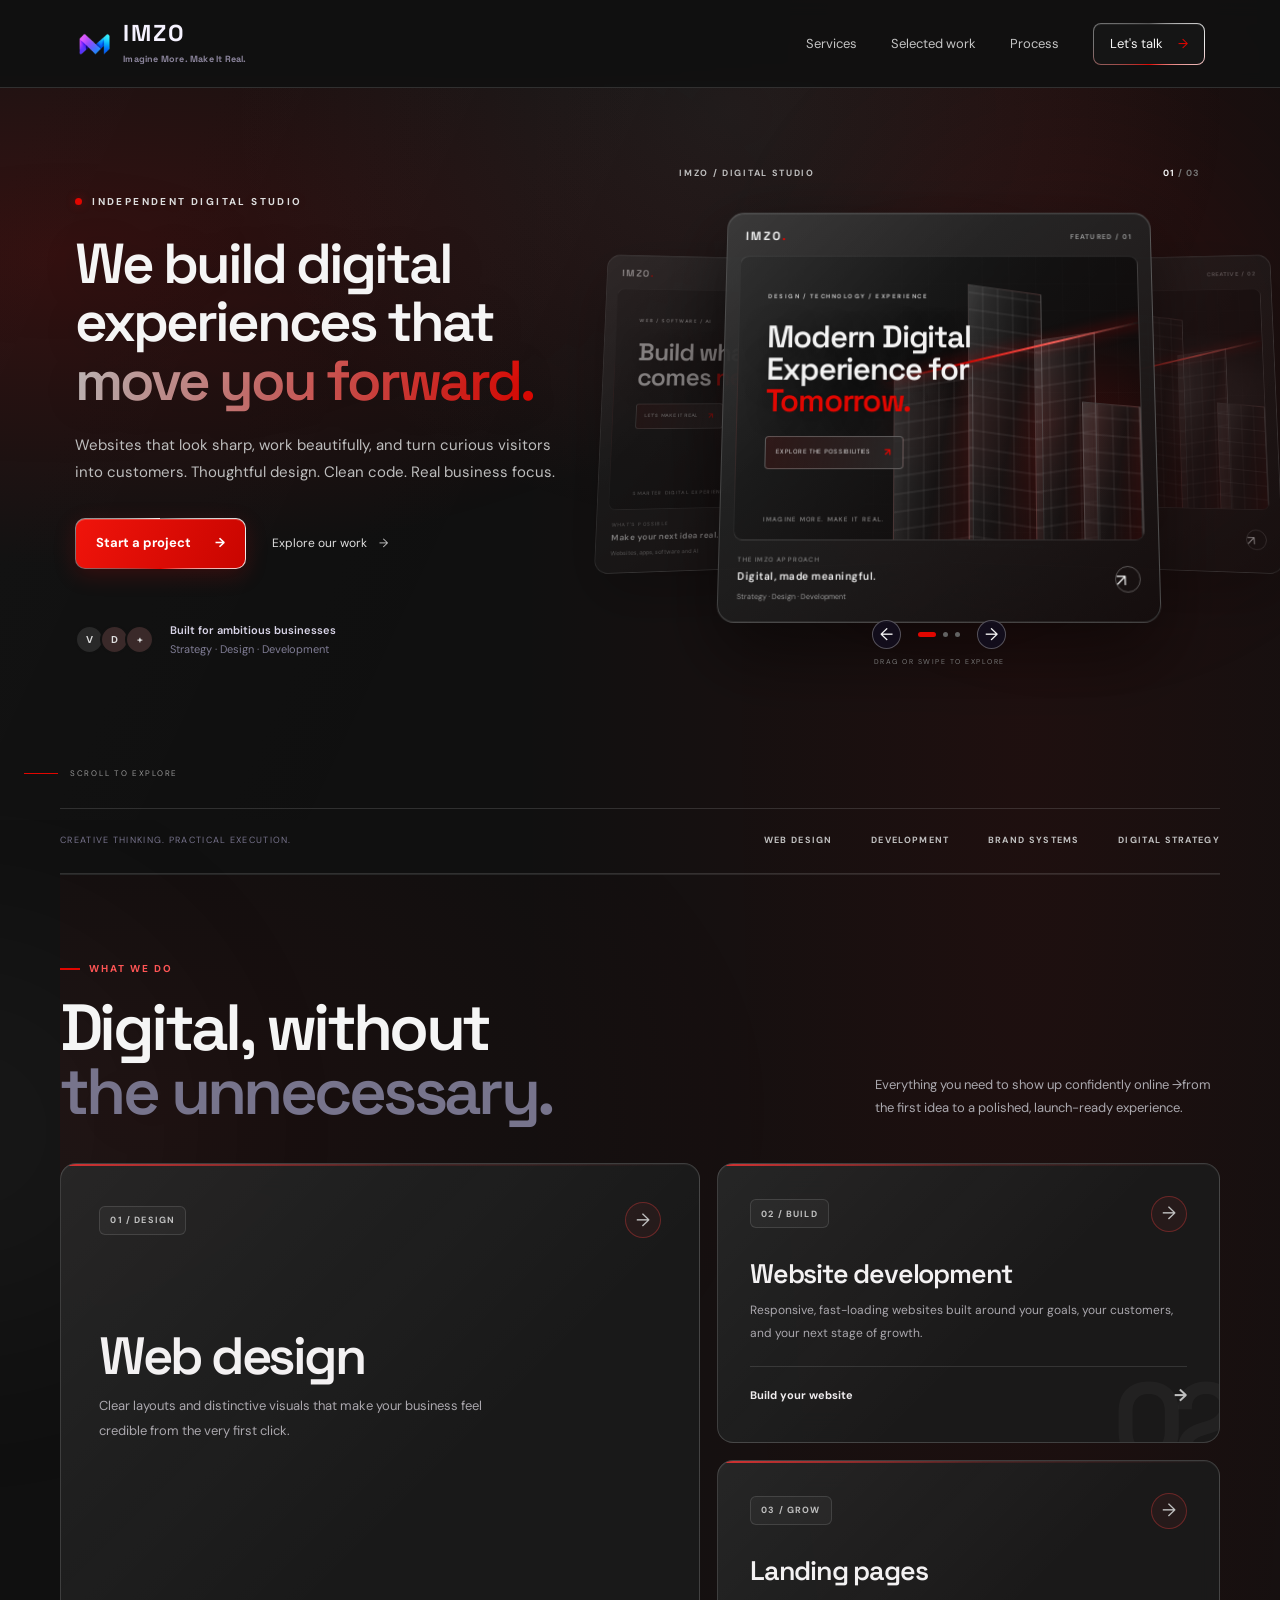
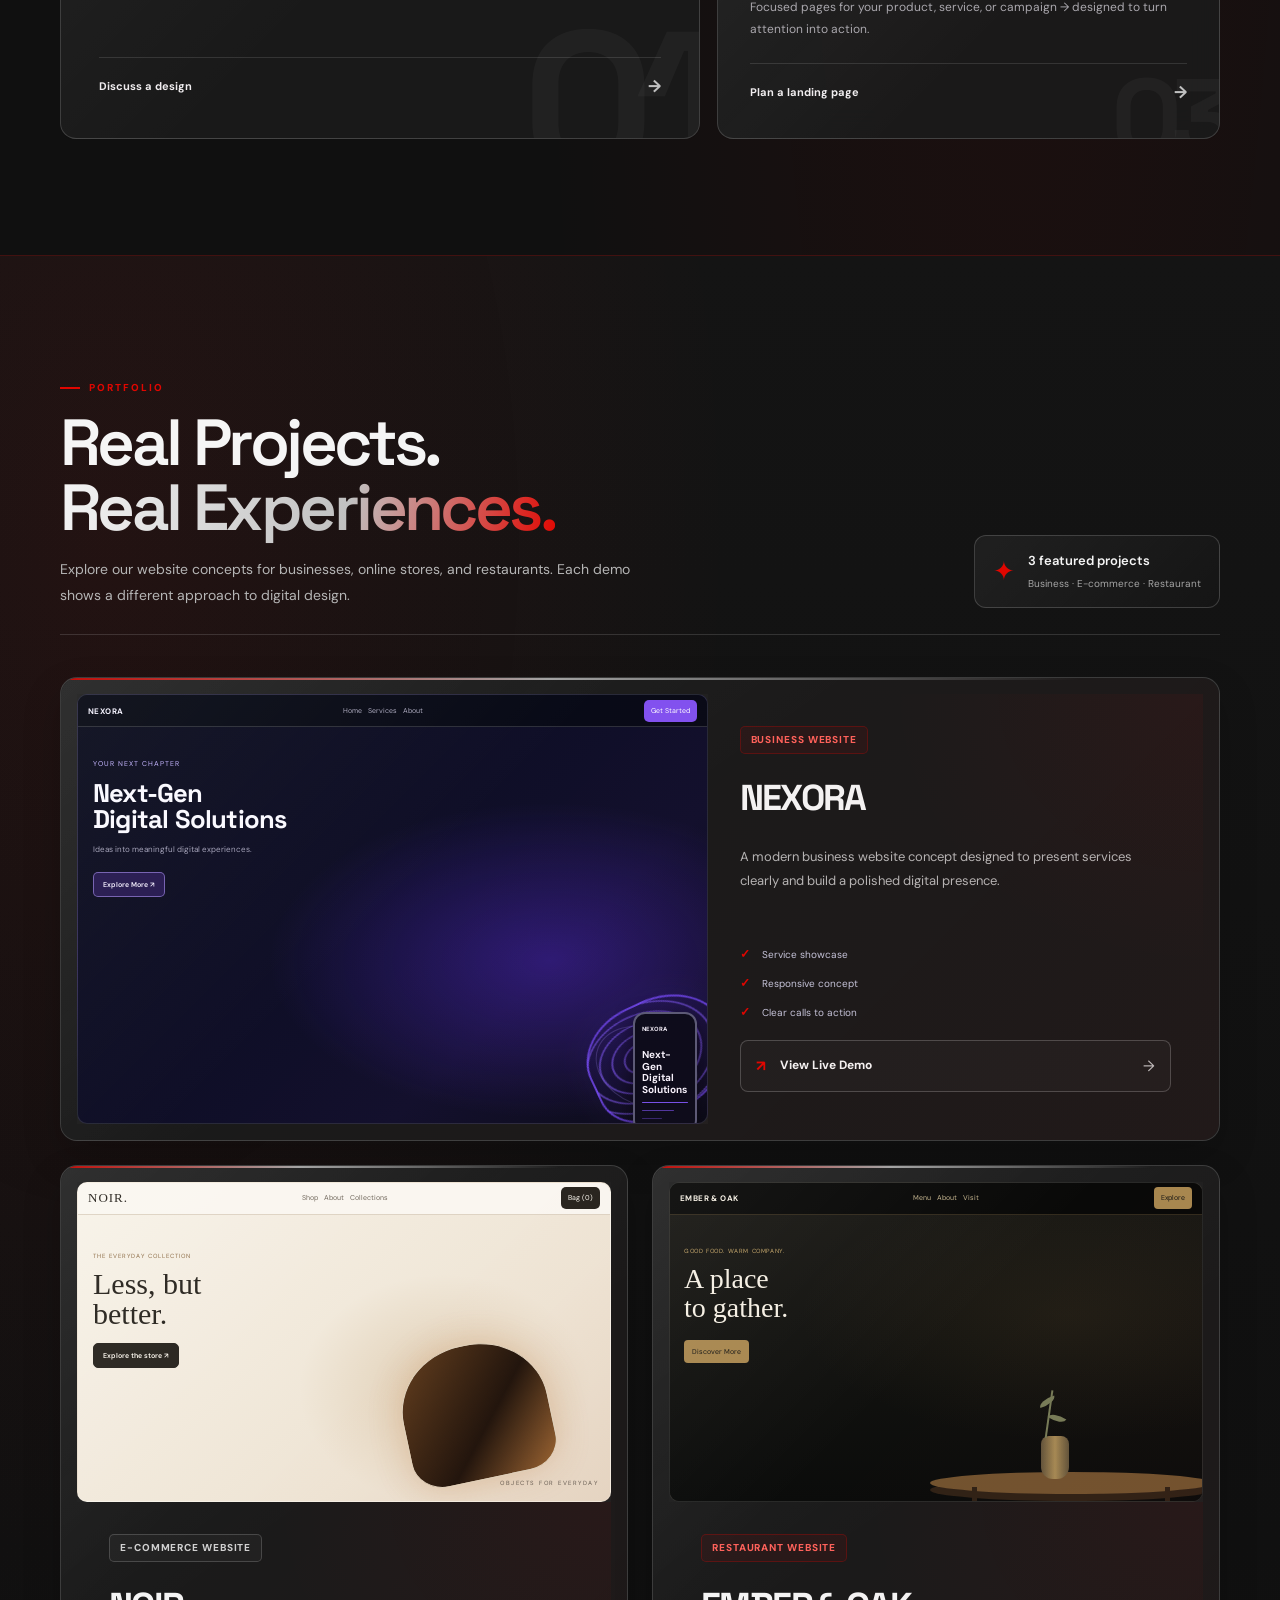
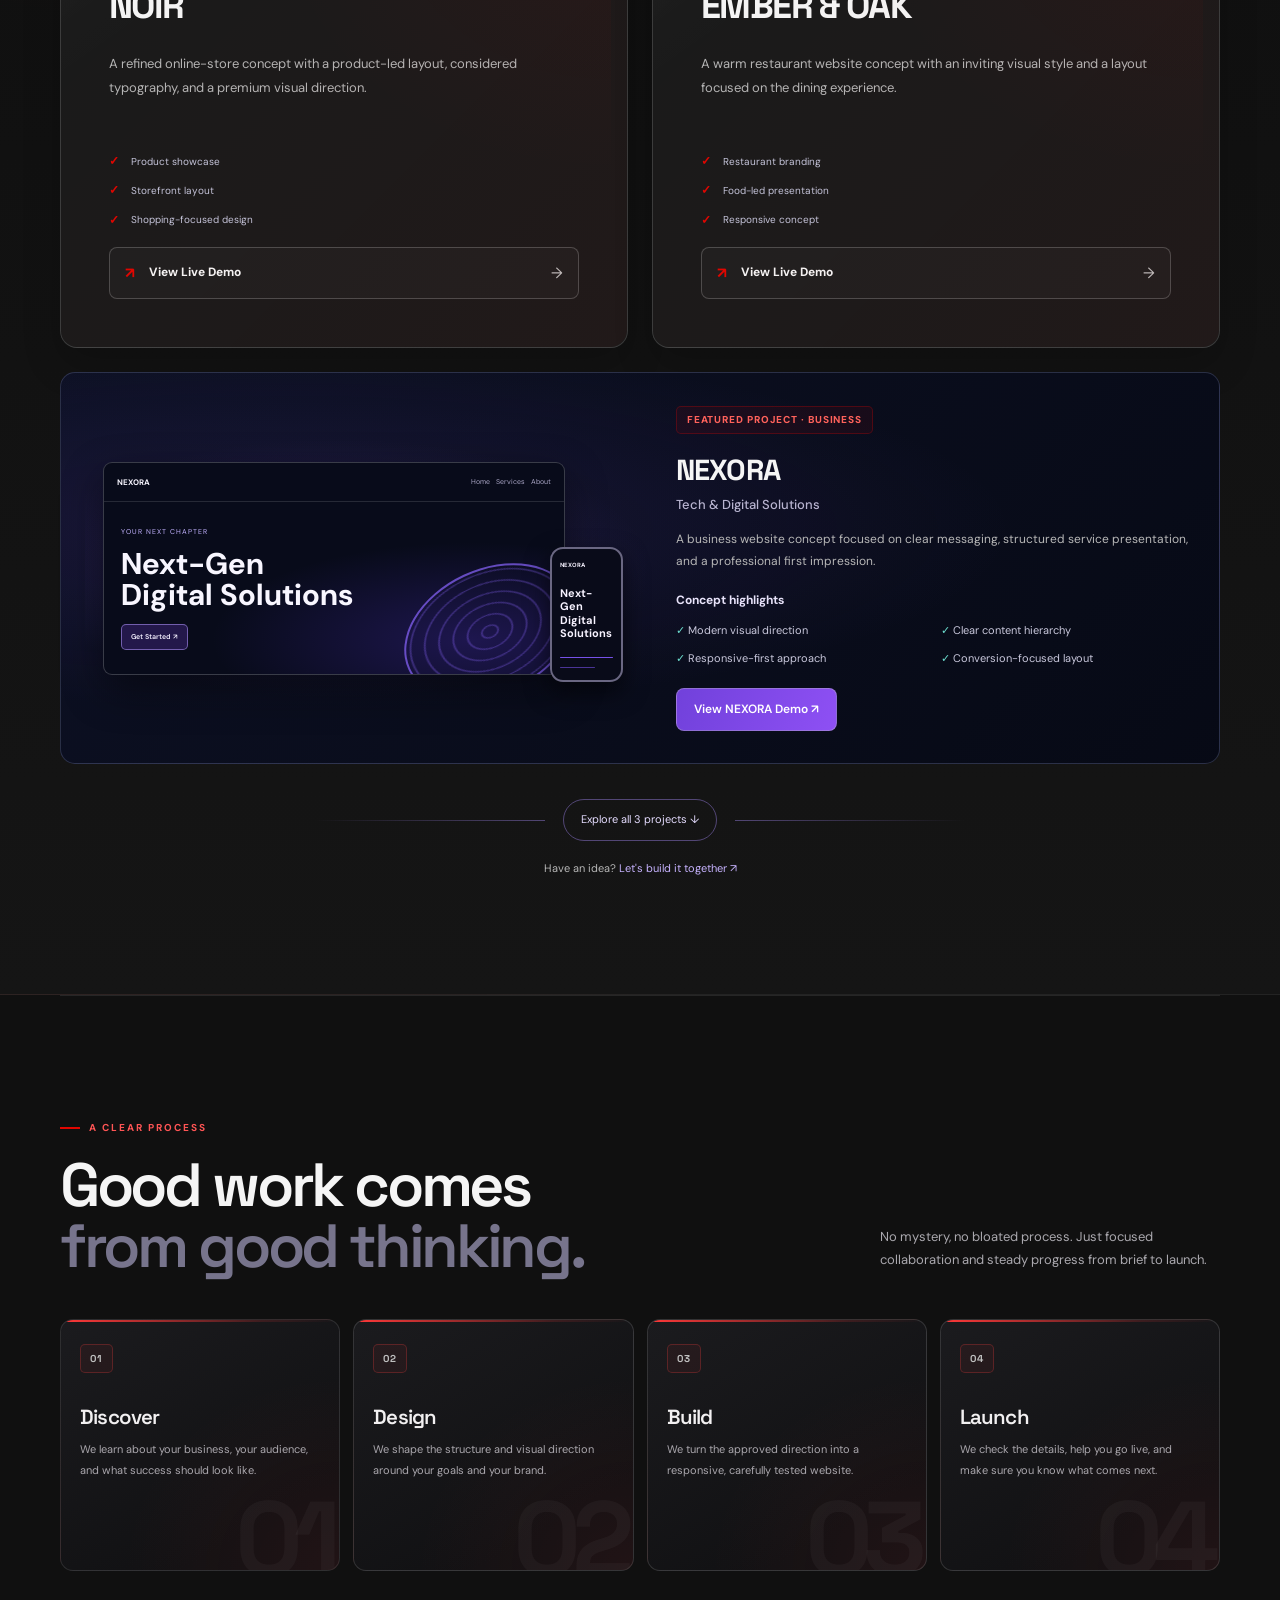
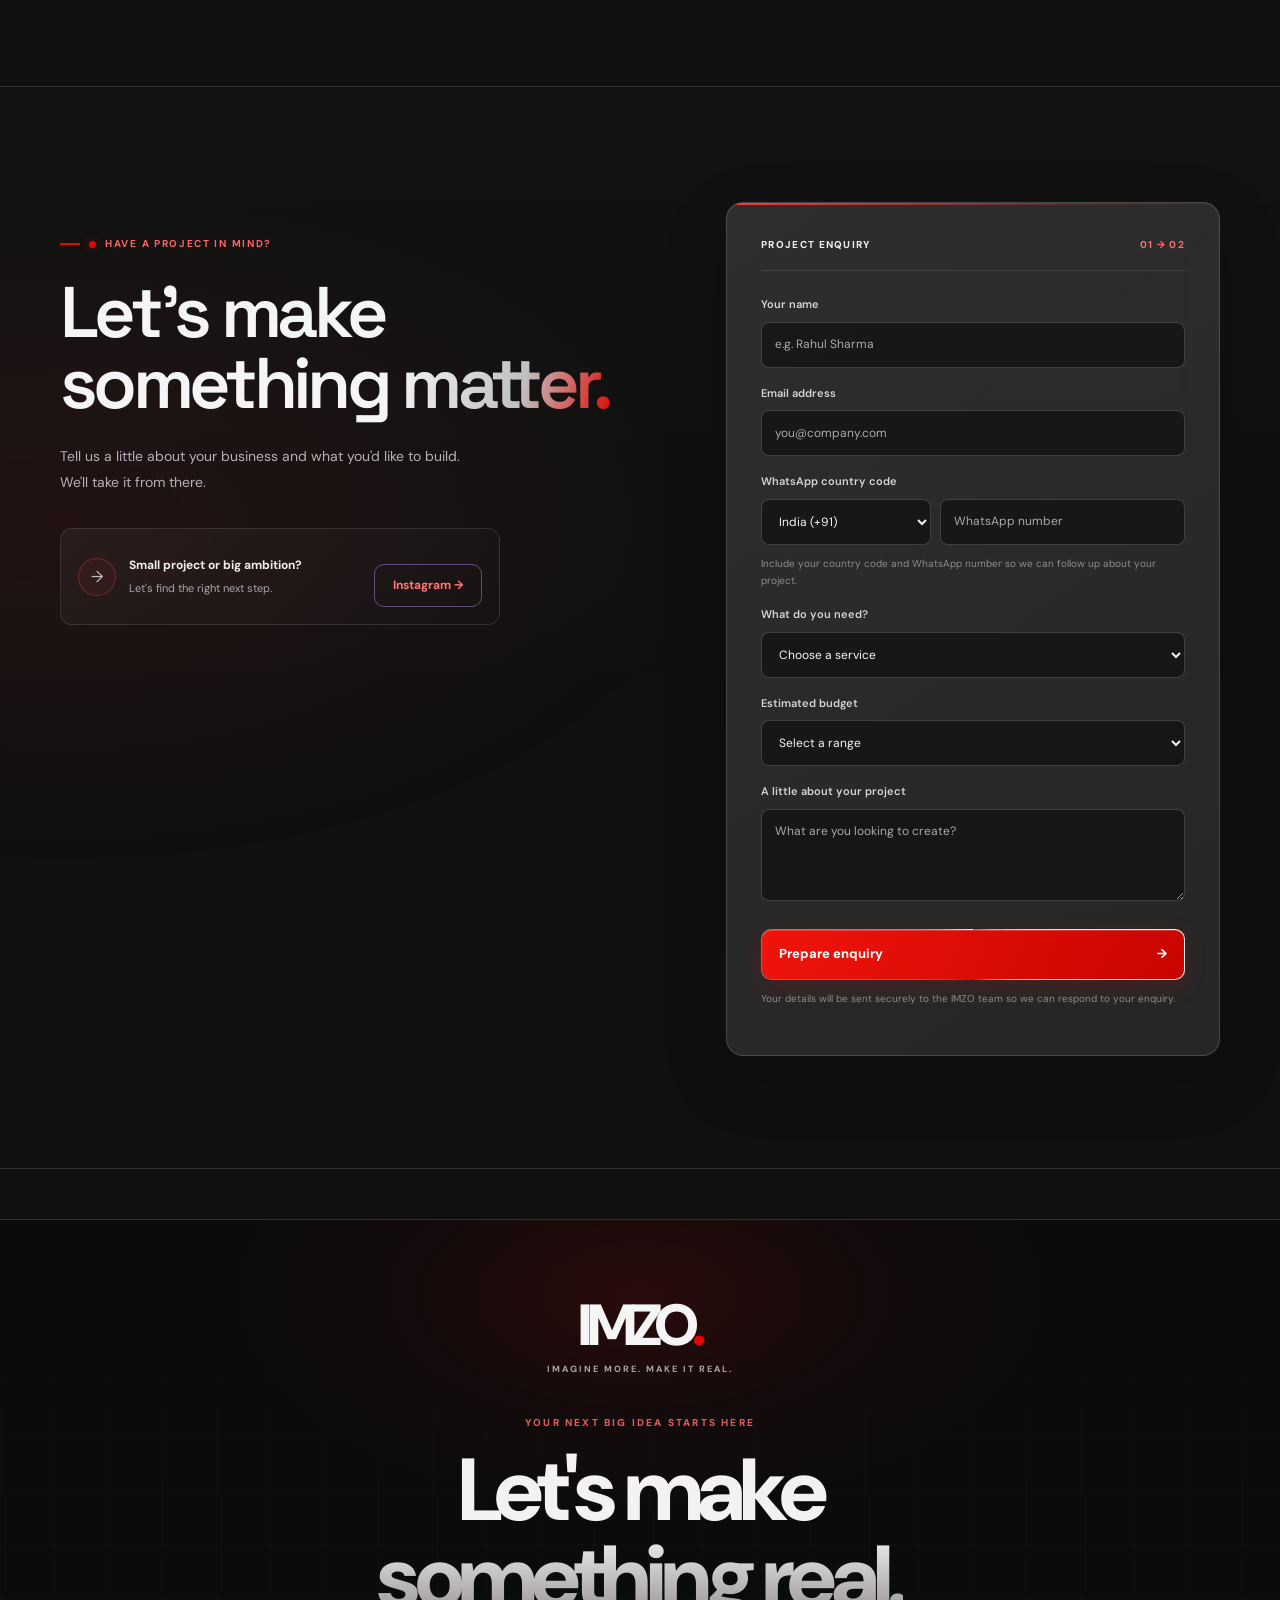
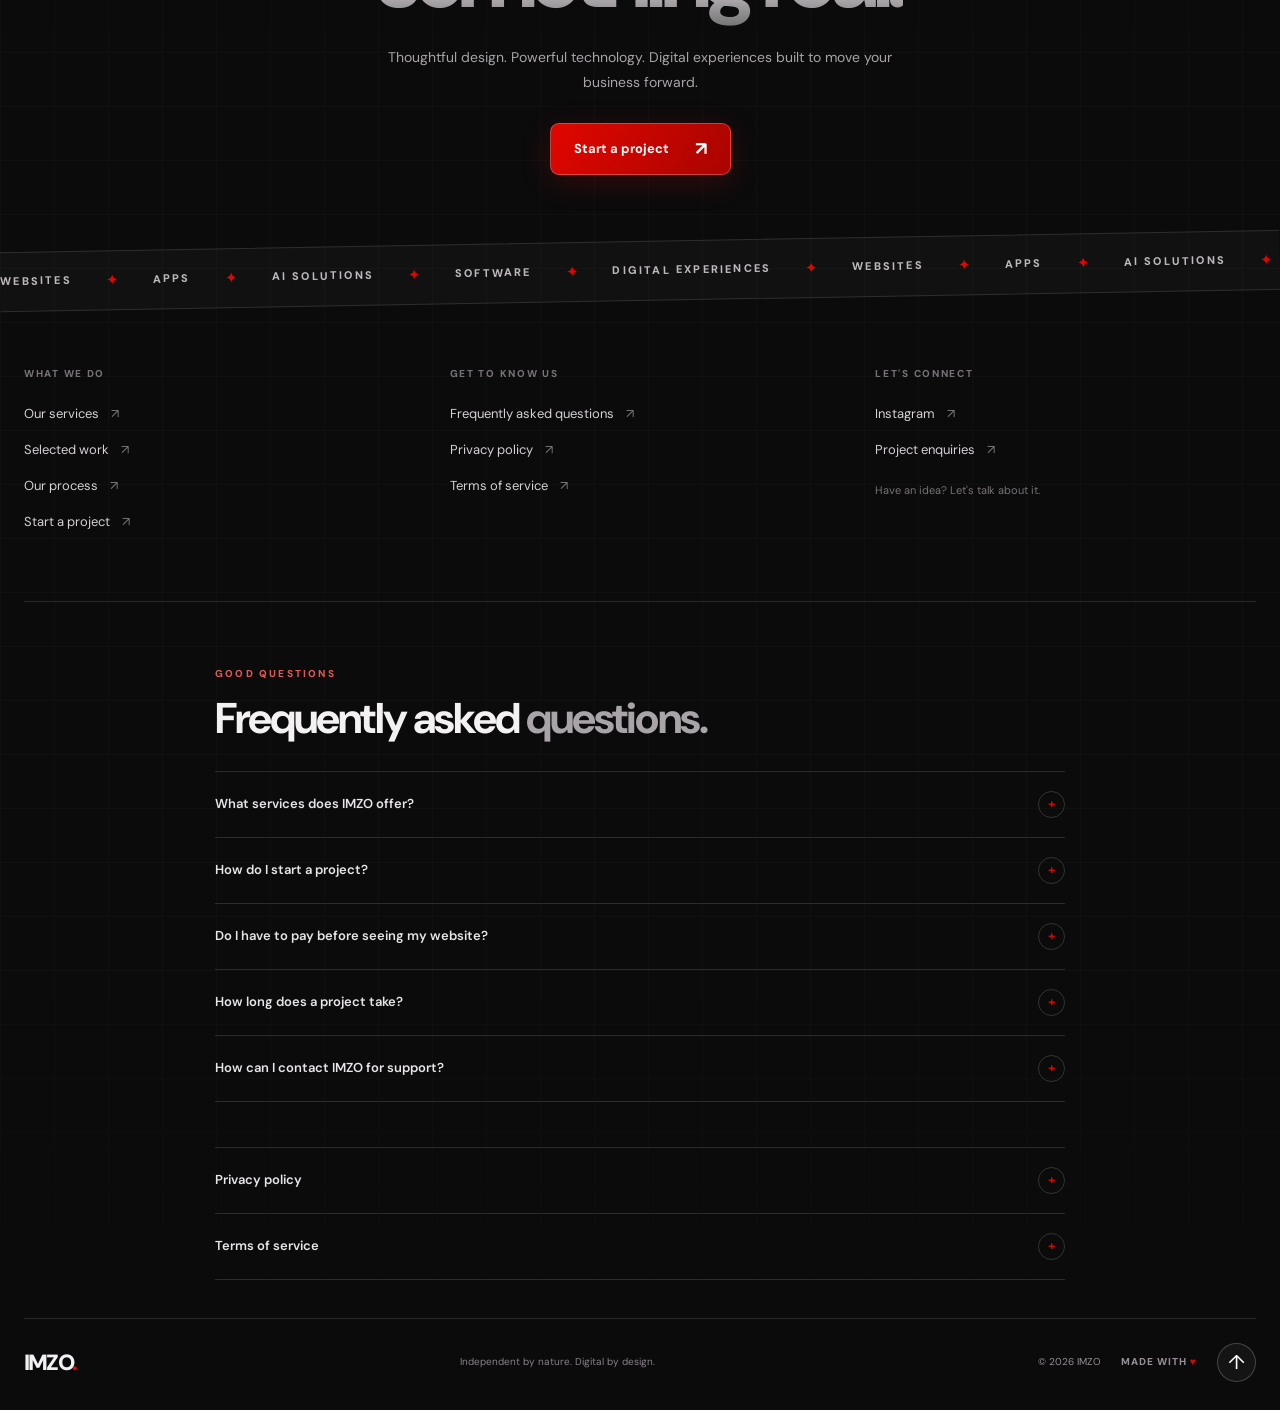
==== commit ec188dcd: "Update IMZO website and legal sections" ====
--- a/index.html
+++ b/index.html
@@ -1,12 +1,13 @@
-﻿
+
 <!doctype html>
 <html lang="en">
 <head>
   <meta charset="utf-8">
   <meta name="viewport" content="width=device-width, initial-scale=1">
   <meta name="theme-color" content="#09090f">
-  <meta name="description" content="IMZO builds high-performing websites and digital experiences for ambitious businesses.">
+  <meta name="description" content="IMZO designs and develops modern websites, apps, software, and AI solutions to help businesses build a powerful digital presence.">
   <title>IMZO | Digital Studio</title>
+<link rel="icon" type="image/png" href="assets/imzo-symbol.png">
   <link rel="preconnect" href="https://fonts.googleapis.com">
   <link rel="preconnect" href="https://fonts.gstatic.com" crossorigin>
   <link href="https://fonts.googleapis.com/css2?family=DM+Sans:wght@400;500;600;700&family=Space+Grotesk:wght@400;500;600;700&display=swap" rel="stylesheet">
@@ -54,34 +55,115 @@
         </div>
       </div>
 
-      <div class="hero-visual reveal" aria-label="Abstract digital interface illustration">
-        <div class="orbit orbit-a"></div>
-        <div class="orbit orbit-b"></div>
-        <div class="visual-glow"></div>
-        <div class="visual-card card-back">
-          <span class="tiny-label">DIGITAL PRESENCE</span>
-          <div class="mini-bars"><i></i><i></i><i></i><i></i><i></i><i></i><i></i></div>
-          <div class="mini-footer"><span>Growth overview</span><span class="green">+28.4%</span></div>
-        </div>
-        <div class="visual-card card-front">
-          <div class="window-bar"><span></span><span></span><span></span><b>IMZO.studio</b></div>
-          <div class="mock-content">
-            <div class="mock-tag">DESIGNED TO PERFORM</div>
-            <div class="mock-heading">Make your<br><em>next move.</em></div>
-            <div class="mock-line"></div>
-            <div class="mock-button"></div>
-            <div class="mock-orb"></div>
-          </div>
-        </div>
-        <div class="floating-chip chip-one">
-          <span class="chip-icon">&#8594;</span>
-          <span><b>Thoughtful design</b><small>Every detail matters</small></span>
-        </div>
-        <div class="floating-chip chip-two">
-          <span class="chip-icon">&#8594;</span>
-          <span><b>Built for growth</b><small>Ready for what's next</small></span>
-        </div>
-      </div>
+      <div class="hero-visual reveal imzo-project-carousel" aria-label="Featured IMZO digital experience">
+  <div class="imzo-carousel-glow"></div>
+
+  <div class="imzo-carousel-heading">
+    <span>IMZO / DIGITAL STUDIO</span>
+    <span class="imzo-carousel-count"><b>01</b> / 03</span>
+  </div>
+
+  <div class="imzo-carousel-stage" aria-live="polite">
+    <article class="imzo-project-slide is-active" aria-label="Featured digital experience">
+      <div class="imzo-project-card">
+        <div class="imzo-project-top">
+          <span class="imzo-project-brand">IMZO<span class="cinema-red-dot">.</span></span>
+          <span class="imzo-project-type">FEATURED / 01</span>
+        </div>
+        <div class="imzo-project-art cinema-art cinema-art-one">
+          <div class="cinema-scene-grid"></div>
+          <div class="cinema-tower-scene" aria-hidden="true">
+            <i class="cinema-tower tower-a"></i>
+            <i class="cinema-tower tower-b"></i>
+            <i class="cinema-tower tower-c"></i>
+            <i class="cinema-tower tower-d"></i>
+            <i class="cinema-red-beam"></i>
+          </div>
+          <div class="cinema-copy">
+            <span class="cinema-kicker">DESIGN / TECHNOLOGY / EXPERIENCE</span>
+            <h2>Modern Digital<br>Experience for<br><em>Tomorrow.</em></h2>
+            <span class="cinema-view">EXPLORE THE POSSIBILITIES <b>↗</b></span>
+          </div>
+          <div class="cinema-art-footer">IMAGINE MORE. MAKE IT REAL.</div>
+        </div>
+        <div class="imzo-project-bottom">
+          <div><small>THE IMZO APPROACH</small><strong>Digital, made meaningful.</strong><span>Strategy · Design · Development</span></div>
+          <span class="imzo-project-arrow">↗</span>
+        </div>
+      </div>
+    </article>
+
+    <article class="imzo-project-slide is-next" aria-label="Creative digital concept">
+      <div class="imzo-project-card">
+        <div class="imzo-project-top">
+          <span class="imzo-project-brand">IMZO<span class="cinema-red-dot">.</span></span>
+          <span class="imzo-project-type">CREATIVE / 02</span>
+        </div>
+        <div class="imzo-project-art cinema-art cinema-art-two">
+          <div class="cinema-scene-grid"></div>
+          <div class="cinema-tower-scene" aria-hidden="true">
+            <i class="cinema-tower tower-a"></i>
+            <i class="cinema-tower tower-b"></i>
+            <i class="cinema-tower tower-c"></i>
+            <i class="cinema-tower tower-d"></i>
+            <i class="cinema-red-beam"></i>
+          </div>
+          <div class="cinema-copy">
+            <span class="cinema-kicker">YOUR VISION / OUR CRAFT</span>
+            <h2>Ideas into<br>digital <em>reality.</em></h2>
+            <span class="cinema-view">BUILT AROUND YOUR VISION <b>↗</b></span>
+          </div>
+          <div class="cinema-art-footer">THOUGHTFUL DESIGN. CLEAN EXECUTION.</div>
+        </div>
+        <div class="imzo-project-bottom">
+          <div><small>CREATIVE DIRECTION</small><strong>Made for your next move.</strong><span>Distinctive, purposeful, responsive</span></div>
+          <span class="imzo-project-arrow">↗</span>
+        </div>
+      </div>
+    </article>
+
+    <article class="imzo-project-slide is-hidden" aria-label="Digital innovation concept">
+      <div class="imzo-project-card">
+        <div class="imzo-project-top">
+          <span class="imzo-project-brand">IMZO<span class="cinema-red-dot">.</span></span>
+          <span class="imzo-project-type">INNOVATION / 03</span>
+        </div>
+        <div class="imzo-project-art cinema-art cinema-art-three">
+          <div class="cinema-scene-grid"></div>
+          <div class="cinema-tower-scene" aria-hidden="true">
+            <i class="cinema-tower tower-a"></i>
+            <i class="cinema-tower tower-b"></i>
+            <i class="cinema-tower tower-c"></i>
+            <i class="cinema-tower tower-d"></i>
+            <i class="cinema-red-beam"></i>
+          </div>
+          <div class="cinema-copy">
+            <span class="cinema-kicker">WEB / SOFTWARE / AI</span>
+            <h2>Build what<br>comes <em>next.</em></h2>
+            <span class="cinema-view">LET'S MAKE IT REAL <b>↗</b></span>
+          </div>
+          <div class="cinema-art-footer">SMARTER DIGITAL EXPERIENCES</div>
+        </div>
+        <div class="imzo-project-bottom">
+          <div><small>WHAT'S POSSIBLE</small><strong>Make your next idea real.</strong><span>Websites, apps, software and AI</span></div>
+          <span class="imzo-project-arrow">↗</span>
+        </div>
+      </div>
+    </article>
+  </div>
+
+  <div class="imzo-carousel-controls">
+    <button class="imzo-carousel-button imzo-carousel-prev" type="button" aria-label="Previous project">&#8592;</button>
+    <div class="imzo-carousel-dots" aria-label="Choose a showcase">
+      <button type="button" class="is-active" aria-label="Show featured experience" aria-current="true"></button>
+      <button type="button" aria-label="Show creative direction" aria-current="false"></button>
+      <button type="button" aria-label="Show digital innovation" aria-current="false"></button>
+    </div>
+    <button class="imzo-carousel-button imzo-carousel-next" type="button" aria-label="Next project">&#8594;</button>
+  </div>
+
+  <p class="imzo-carousel-hint">DRAG OR SWIPE TO EXPLORE</p>
+</div>
       <a class="scroll-cue" href="#services"><span class="scroll-line"></span> SCROLL TO EXPLORE</a>
     </section>
 
@@ -414,7 +496,7 @@
           <label for="budget">Estimated budget</label>
           <select id="budget" name="budget" required>
             <option value="">Select a range</option>
-            <option>Under -5,000</option>
+            <option>Under ₹5,000</option>
             <option>5,000-10,000</option>
             <option>10,000-25,000</option>
             <option>25,000+</option>
@@ -425,28 +507,342 @@
           <textarea id="message" name="message" rows="3" placeholder="What are you looking to create?" required minlength="10"></textarea>
 
           <button class="button button-primary submit-button" type="submit">Prepare enquiry <span>&#8594;</span></button>
-          <p class="form-disclaimer"><p class="form-disclaimer">Your details will be sent securely to the IMZO team so we can respond to your enquiry.</p></p>
+          <p class="form-disclaimer">Your details will be sent securely to the IMZO team so we can respond to your enquiry.</p>
           <p class="form-status" id="formStatus" role="status" aria-live="polite"></p>
         </form>
       </div>
     </section>
   </main>
 
-  <footer class="site-footer section-wrap">
-    <a class="brand imzo-brand" href="#home" aria-label="IMZO home">
-  <img class="imzo-symbol" src="assets/imzo-symbol.png" alt="">
-  <span class="imzo-brand-copy">
-    <span class="imzo-wordmark">IMZO</span>
-    <span class="imzo-tagline">Imagine More. Make It Real.</span>
-  </span>
-</a>
-    <p>Independent by nature. Digital by design.</p>
-    <div class="footer-right">
-      <a href="https://www.instagram.com/imzo.digital/" target="_blank" rel="noopener noreferrer" aria-label="Follow IMZO on Instagram">Instagram &rarr;</a>
-      <span>© <span id="year"></span> IMZO</span>
-      <a href="#home">Back to top &#8594;</a>
+
+<footer class="imzo-footer" id="imzo-footer">
+  <div class="imzo-footer-glow" aria-hidden="true"></div>
+  <div class="imzo-footer-grid" aria-hidden="true"></div>
+
+  <div class="imzo-footer-inner">
+
+    <!-- Brand and main CTA -->
+    <div class="imzo-footer-hero">
+      <a class="imzo-footer-brand" href="#home" aria-label="IMZO home">
+        <span class="imzo-footer-logo">IMZO<span>.</span></span>
+        <span class="imzo-footer-tagline">IMAGINE MORE. MAKE IT REAL.</span>
+      </a>
+
+      <p class="imzo-footer-eyebrow">YOUR NEXT BIG IDEA STARTS HERE</p>
+
+      <h2>Let's make<br /><span>something real.</span></h2>
+
+      <p class="imzo-footer-description">
+        Thoughtful design. Powerful technology. Digital experiences
+        built to move your business forward.
+      </p>
+
+      <a class="imzo-footer-cta" href="#contact">
+        <span>Start a project</span>
+        <span class="imzo-footer-cta-arrow" aria-hidden="true">↗</span>
+      </a>
     </div>
-  </footer>
+
+    <!-- Moving marquee -->
+    <div class="imzo-footer-marquee" aria-label="IMZO services">
+      <div class="imzo-footer-marquee-track" aria-hidden="true">
+        <span>WEBSITES</span><i>✦</i>
+        <span>APPS</span><i>✦</i>
+        <span>AI SOLUTIONS</span><i>✦</i>
+        <span>SOFTWARE</span><i>✦</i>
+        <span>DIGITAL EXPERIENCES</span><i>✦</i>
+        <span>WEBSITES</span><i>✦</i>
+        <span>APPS</span><i>✦</i>
+        <span>AI SOLUTIONS</span><i>✦</i>
+        <span>SOFTWARE</span><i>✦</i>
+        <span>DIGITAL EXPERIENCES</span><i>✦</i>
+      </div>
+    </div>
+
+    <!-- Footer navigation -->
+    <div class="imzo-footer-columns">
+
+      <div class="imzo-footer-column">
+        <h3>WHAT WE DO</h3>
+        <a href="#services">Our services <span>↗</span></a>
+        <a href="#work">Selected work <span>↗</span></a>
+        <a href="#process">Our process <span>↗</span></a>
+        <a href="#contact">Start a project <span>↗</span></a>
+      </div>
+
+      <div class="imzo-footer-column">
+        <h3>GET TO KNOW US</h3>
+        <a href="#faq">Frequently asked questions <span>↗</span></a>
+        <a href="#imzo-privacy">Privacy policy <span>↗</span></a>
+        <a href="#imzo-terms">Terms of service <span>↗</span></a>
+      </div>
+
+      <div class="imzo-footer-column">
+        <h3>LET'S CONNECT</h3>
+        <a href="https://www.instagram.com/imzo.digital/"
+           target="_blank" rel="noopener noreferrer">
+          Instagram <span>↗</span>
+        </a>
+        <a href="#contact">Project enquiries <span>↗</span></a>
+        <p class="imzo-footer-small">
+          Have an idea? Let's talk about it.
+        </p>
+      </div>
+
+    </div>
+
+    <!-- FAQ -->
+    <section class="imzo-footer-faq" id="faq">
+      <div class="imzo-footer-section-heading">
+        <p class="imzo-footer-eyebrow">GOOD QUESTIONS</p>
+        <h3>Frequently asked <span>questions.</span></h3>
+      </div>
+
+      <details class="imzo-footer-accordion">
+        <summary>
+          What services does IMZO offer?
+          <span class="imzo-faq-icon" aria-hidden="true">+</span>
+        </summary>
+        <p>
+          IMZO designs and develops modern websites, landing pages,
+          e-commerce experiences, apps, software and AI-powered solutions.
+          Every project focuses on thoughtful design, usability and your
+          business goals.
+        </p>
+      </details>
+
+      <details class="imzo-footer-accordion">
+        <summary>
+          How do I start a project?
+          <span class="imzo-faq-icon" aria-hidden="true">+</span>
+        </summary>
+        <p>
+          Share your idea, requirements and estimated budget through our
+          contact form. We'll review your enquiry and discuss the project
+          scope, expected timeline, deliverables and next steps before work
+          begins.
+        </p>
+      </details>
+
+      <details class="imzo-footer-accordion">
+        <summary>
+          Do I have to pay before seeing my website?
+          <span class="imzo-faq-icon" aria-hidden="true">+</span>
+        </summary>
+        <p>
+          No. IMZO will show you the completed website preview before
+          requesting payment. Before work begins, we'll clarify the project
+          scope, deliverables and payment terms. Final handover and deployment
+          arrangements will be explained in advance.
+        </p>
+      </details>
+
+      <details class="imzo-footer-accordion">
+        <summary>
+          How long does a project take?
+          <span class="imzo-faq-icon" aria-hidden="true">+</span>
+        </summary>
+        <p>
+          Timelines depend on the project's complexity, features, content
+          and feedback. We'll discuss a realistic estimated timeline after
+          understanding your requirements.
+        </p>
+      </details>
+
+      <details class="imzo-footer-accordion">
+        <summary>
+          How can I contact IMZO for support?
+          <span class="imzo-faq-icon" aria-hidden="true">+</span>
+        </summary>
+        <p>
+          Send us a message through our website contact form or reach out
+          through our official Instagram account.
+          <a href="https://www.instagram.com/imzo.digital/"
+             target="_blank" rel="noopener noreferrer">Contact us on Instagram ↗</a>
+        </p>
+      </details>
+    </section>
+
+    <!-- Expandable policy information -->
+    <div class="imzo-footer-legal">
+
+      <details class="imzo-footer-accordion" id="imzo-privacy">
+        <summary>
+          Privacy policy
+          <span class="imzo-faq-icon" aria-hidden="true">+</span>
+        </summary>
+        <div class="imzo-footer-legal-copy">
+          <p><strong>Information you provide</strong></p>
+          <p>
+            When you contact IMZO through our website, you may provide your
+            name, email address, phone or WhatsApp number, service preference,
+            estimated budget and project message. Please provide only
+            information relevant to your enquiry.
+          </p>
+
+          <p><strong>How we use your information</strong></p>
+          <p>
+            We use submitted information to review your enquiry, respond
+            to you, understand your project requirements and discuss our
+            services.
+          </p>
+
+          <p><strong>Contact form service</strong></p>
+          <p>
+            Our website uses Web3Forms to process contact form submissions.
+            Information submitted through the form may be processed or
+            retained under the service's policies and settings. Please review
+            the <a href="https://web3forms.com/privacy"
+                   target="_blank" rel="noopener noreferrer">Web3Forms Privacy Policy ↗</a>
+            for further information.
+          </p>
+
+          <p><strong>Data handling and sharing</strong></p>
+          <p>
+            Information may be processed by service providers involved in
+            delivering our contact form and managing enquiries. We do not
+            promise that information is never stored or processed by these
+            services.
+          </p>
+
+          <p><strong>Your choices and privacy requests</strong></p>
+          <p>
+            Please do not submit passwords, payment credentials or other
+            sensitive personal information through the contact form. For
+            questions about information you submitted, or to request its
+            correction or deletion, contact IMZO through our website contact
+            form or official Instagram account. Requests will be reviewed
+            subject to applicable requirements and necessary retention
+            obligations.
+          </p>
+
+          <p><strong>Changes to this policy</strong></p>
+          <p>
+            We may update this policy when our website, services or
+            data-handling practices change. The latest version will be
+            published on this page.
+          </p>
+
+          <p><strong>Contact</strong></p>
+          <p>
+            For privacy-related questions, contact IMZO through the website
+            contact form or our
+            <a href="https://www.instagram.com/imzo.digital/"
+               target="_blank" rel="noopener noreferrer">official Instagram account ↗</a>.
+          </p>
+        </div>
+      </details>
+
+      <details class="imzo-footer-accordion" id="imzo-terms">
+        <summary>
+          Terms of service
+          <span class="imzo-faq-icon" aria-hidden="true">+</span>
+        </summary>
+        <div class="imzo-footer-legal-copy">
+          <p><strong>1. Project enquiries</strong></p>
+          <p>
+            Submitting an enquiry does not automatically create a client
+            agreement or guarantee that a project will be accepted.
+          </p>
+
+          <p><strong>2. Scope and deliverables</strong></p>
+          <p>
+            Before work begins, IMZO and the client should clarify the
+            requirements, deliverables, estimated timeline, included
+            revisions and any additional services. Changes outside the
+            agreed scope may require a revised timeline or separate agreement.
+          </p>
+
+          <p><strong>3. Preview and payment</strong></p>
+          <p>
+            IMZO will show the completed website preview before requesting
+            payment. The project scope, agreed payment terms and conditions
+            for final handover or deployment should be communicated before
+            work begins.
+          </p>
+
+          <p><strong>4. Client responsibilities</strong></p>
+          <p>
+            Clients should provide accurate project information, required
+            content, feedback and approvals in a timely manner. Delays may
+            affect delivery timelines.
+          </p>
+
+          <p><strong>5. Revisions and changes</strong></p>
+          <p>
+            Included revisions should be agreed before work begins. Major
+            changes or additional features may require more time and a
+            separate agreement.
+          </p>
+
+          <p><strong>6. Ownership and third-party materials</strong></p>
+          <p>
+            Ownership and usage rights for final deliverables should be
+            clarified in the project agreement. Third-party fonts, software,
+            images, libraries and other assets remain subject to their
+            applicable licences and terms.
+          </p>
+
+          <p><strong>7. Hosting and maintenance</strong></p>
+          <p>
+            Hosting, domain registration, renewals, maintenance, updates
+            and post-launch support are included only when agreed. Any
+            additional costs and responsibilities should be communicated
+            before the relevant work begins.
+          </p>
+
+          <p><strong>8. Cancellations and delays</strong></p>
+          <p>
+            If either party wishes to pause or cancel a project, both parties
+            should communicate promptly and address completed work, outstanding
+            obligations and applicable payments according to their agreement
+            and applicable law.
+          </p>
+
+          <p><strong>9. Website information</strong></p>
+          <p>
+            We aim to keep website information accurate and up to date.
+            Portfolio examples illustrate our work; the features and results
+            of each project depend on its agreed scope.
+          </p>
+
+          <p><strong>10. Updates to these terms</strong></p>
+          <p>
+            We may update these terms when our services or business practices
+            change. The latest version will be published on this page.
+          </p>
+
+          <p><strong>11. Contact</strong></p>
+          <p>
+            For questions about these terms or a proposed project, contact
+            IMZO through the website contact form or our
+            <a href="https://www.instagram.com/imzo.digital/"
+               target="_blank" rel="noopener noreferrer">official Instagram account ↗</a>.
+          </p>
+        </div>
+      </details>
+
+    </div>
+    <!-- Bottom bar -->
+    <div class="imzo-footer-bottom">
+      <a class="imzo-footer-wordmark" href="#home">IMZO<span>.</span></a>
+
+      <p>Independent by nature. Digital by design.</p>
+
+      <div class="imzo-footer-bottom-right">
+        <span>© <span id="year"></span> IMZO</span>
+        <span class="imzo-footer-made">
+          MADE WITH <span aria-label="love">♥</span>
+        </span>
+        <button class="imzo-footer-top" type="button"
+                aria-label="Back to top">
+          ↑
+        </button>
+      </div>
+    </div>
+
+  </div>
+</footer>
 </body>
 </html>
 
--- a/style.css
+++ b/style.css
@@ -1440,3 +1440,4959 @@
   }
 }
 /* ===== END IMZO HERO LIGHT POLISH V1 ===== */
+
+/* IMZO PORTFOLIO PREVIEW THEME FIX — October 2026 */
+
+/* NOIR: warm cream / beige ecommerce preview */
+.imzo-preview-noir {
+  background: linear-gradient(140deg, #f8f3e9, #eee4d4 68%, #e5d7c4) !important;
+  color: #29251f !important;
+}
+
+.imzo-noir-browser {
+  background: rgba(250, 247, 241, .97) !important;
+  color: #29251f !important;
+  border-color: #ded3c3 !important;
+}
+
+.imzo-noir-browser .imzo-browser-links {
+  color: #6f665a !important;
+}
+
+.imzo-noir-browser .imzo-browser-cta {
+  background: #29251f !important;
+  color: #fffaf1 !important;
+}
+
+.imzo-noir-copy,
+.imzo-noir-copy > strong {
+  color: #29251f !important;
+}
+
+.imzo-noir-copy > small {
+  color: #8b6b45 !important;
+}
+
+.imzo-noir-copy .imzo-mini-button {
+  background: #29251f !important;
+  border-color: #29251f !important;
+  color: #fffaf1 !important;
+}
+
+.imzo-noir-caption {
+  color: rgba(41, 37, 31, .68) !important;
+}
+
+.imzo-product-light {
+  background: radial-gradient(ellipse, rgba(184, 145, 91, .28), transparent 67%) !important;
+}
+
+.imzo-product-object {
+  background-color: #c8b69b !important;
+  border-color: #e0d2bc !important;
+}
+
+/* EMBER & OAK: charcoal / black with warm gold accents */
+.imzo-preview-ember {
+  background: linear-gradient(140deg, #171715, #24211b 68%, #111110) !important;
+  color: #f5efe3 !important;
+}
+
+.imzo-ember-browser {
+  background: rgba(19, 19, 17, .97) !important;
+  border-color: #49402f !important;
+  color: #f5efe3 !important;
+}
+
+.imzo-ember-browser .imzo-browser-links {
+  color: #d2c3a3 !important;
+}
+
+.imzo-ember-menu,
+.imzo-ember-browser .imzo-browser-cta {
+  background: #a8874f !important;
+  color: #171715 !important;
+}
+
+.imzo-ember-room {
+  background:
+    radial-gradient(ellipse at 75% 35%, rgba(151, 116, 61, .18), transparent 48%),
+    linear-gradient(180deg, #292720, #171715) !important;
+}
+
+.imzo-ember-copy,
+.imzo-ember-copy > strong {
+  color: #f5efe3 !important;
+}
+
+.imzo-ember-copy > small {
+  color: #c8a86c !important;
+}
+
+.imzo-ember-button {
+  background: #a8874f !important;
+  border-color: #a8874f !important;
+  color: #171715 !important;
+}
+
+.imzo-ember-table {
+  background: #8b6a3d !important;
+  box-shadow: 0 7px 0 #4b3825 !important;
+}
+
+.imzo-ember-table::before,
+.imzo-ember-table::after {
+  background: #4b3825 !important;
+}
+
+.imzo-ember-vase {
+  background: linear-gradient(90deg, #756447, #c6aa70, #776747) !important;
+}
+
+.imzo-ember-plant {
+  border-left-color: #777c58 !important;
+}
+
+.imzo-ember-plant::before,
+.imzo-ember-plant::after {
+  background: #777c58 !important;
+}
+
+
+/* EMBER & OAK — deeper charcoal premium theme */
+.imzo-preview-ember {
+  background: linear-gradient(140deg, #090a09, #14130f 68%, #080908) !important;
+  color: #f5efe3 !important;
+}
+
+.imzo-ember-browser {
+  background: rgba(10, 10, 9, .98) !important;
+  border-color: #332b1d !important;
+}
+
+.imzo-ember-room {
+  background:
+    radial-gradient(ellipse at 75% 35%, rgba(151, 116, 61, .10), transparent 48%),
+    linear-gradient(180deg, #191814, #0b0c0b) !important;
+}
+
+.imzo-ember-table {
+  background: #72532f !important;
+  box-shadow: 0 7px 0 #302216 !important;
+}
+
+.imzo-ember-table::before,
+.imzo-ember-table::after {
+  background: #302216 !important;
+}
+
+.imzo-ember-vase {
+  background: linear-gradient(90deg, #62543b, #a68a55, #62543b) !important;
+}
+
+.imzo-ember-copy > small {
+  color: #c4a568 !important;
+}
+
+.imzo-ember-browser .imzo-browser-links {
+  color: #c5b58f !important;
+}
+
+/* =========================================
+   IMZO — Premium Glassmorphism Theme
+   Main website only | October 2026
+========================================= */
+
+:root {
+  --bg: #101010;
+  --panel: #1b1b1b;
+  --panel2: #242424;
+  --text: #f4f4f4;
+  --muted: #a6a6a6;
+  --line: rgba(192, 192, 192, 0.16);
+  --purple: #c0c0c0;
+  --pink: #e10600;
+  --green: #c0c0c0;
+}
+
+body {
+  background:
+    radial-gradient(ellipse at 80% 8%, rgba(225, 6, 0, 0.07), transparent 35%),
+    #101010;
+  color: var(--text);
+}
+
+body::before {
+  opacity: 0.45;
+  background-size: 72px 72px;
+}
+
+.site-header {
+  border-bottom-color: rgba(192, 192, 192, 0.18);
+}
+
+.brand-mark {
+  border-color: rgba(192, 192, 192, 0.45);
+  background: linear-gradient(
+    145deg,
+    rgba(192, 192, 192, 0.15),
+    rgba(225, 6, 0, 0.08)
+  );
+}
+
+.nav {
+  color: #c4c4c4;
+}
+
+.nav a:not(.nav-cta):hover,
+.footer-right a:hover {
+  color: #ffffff;
+}
+
+.nav-cta {
+  border-color: rgba(192, 192, 192, 0.3);
+  background: rgba(192, 192, 192, 0.06);
+  transition: background 0.25s, border-color 0.25s;
+}
+
+.nav-cta:hover {
+  border-color: #e10600;
+  background: rgba(225, 6, 0, 0.1);
+}
+
+.gradient-text {
+  background: linear-gradient(
+    100deg,
+    #ffffff 0%,
+    #c0c0c0 58%,
+    #e10600 100%
+  );
+  -webkit-background-clip: text;
+  background-clip: text;
+  color: transparent;
+}
+
+.status-dot {
+  background: #e10600;
+  box-shadow: 0 0 12px rgba(225, 6, 0, 0.55);
+}
+
+.ambient-one,
+.ambient-two,
+.visual-glow {
+  background: #e10600;
+  opacity: 0.11;
+}
+
+.orbit {
+  border-color: rgba(192, 192, 192, 0.13);
+}
+
+.visual-card {
+  border-color: rgba(192, 192, 192, 0.2);
+  box-shadow: 0 25px 80px rgba(0, 0, 0, 0.48);
+}
+
+.card-back {
+  background: linear-gradient(
+    145deg,
+    rgba(48, 48, 48, 0.92),
+    rgba(20, 20, 20, 0.9)
+  );
+  backdrop-filter: blur(16px);
+}
+
+.card-front {
+  background: rgba(25, 25, 25, 0.88);
+  backdrop-filter: blur(18px);
+}
+
+.mock-content {
+  background:
+    radial-gradient(ellipse at 95% 65%, rgba(225, 6, 0, 0.24), transparent 48%),
+    linear-gradient(145deg, #252525, #111111);
+}
+
+.mock-heading em {
+  color: #c0c0c0;
+}
+
+.mock-button {
+  background: linear-gradient(100deg, #c0c0c0, #e10600);
+}
+
+.floating-chip {
+  border-color: rgba(192, 192, 192, 0.2);
+  background: rgba(30, 30, 30, 0.78);
+  backdrop-filter: blur(18px);
+  box-shadow: 0 14px 40px rgba(0, 0, 0, 0.35);
+}
+
+.chip-icon {
+  background: rgba(225, 6, 0, 0.12);
+  color: #e7e7e7;
+}
+
+.text-link span,
+.card-link span {
+  color: #e10600;
+}
+
+.button-primary {
+  color: #ffffff;
+  background: linear-gradient(110deg, #c0c0c0, #777777 55%, #e10600);
+  box-shadow: 0 8px 28px rgba(225, 6, 0, 0.13);
+}
+
+.button-primary:hover {
+  box-shadow: 0 10px 34px rgba(225, 6, 0, 0.25);
+}
+
+.trust-strip {
+  border-color: rgba(192, 192, 192, 0.15);
+}
+
+.trust-items span {
+  color: #c0c0c0;
+}
+
+.service-card {
+  border-color: rgba(192, 192, 192, 0.16);
+  background: linear-gradient(
+    145deg,
+    rgba(42, 42, 42, 0.78),
+    rgba(20, 20, 20, 0.86)
+  );
+  backdrop-filter: blur(16px);
+  transition: border-color 0.25s, transform 0.25s, background 0.25s;
+}
+
+.service-card:hover {
+  border-color: rgba(225, 6, 0, 0.65);
+  background: linear-gradient(
+    145deg,
+    rgba(48, 38, 38, 0.85),
+    rgba(22, 22, 22, 0.92)
+  );
+}
+
+.service-icon {
+  color: #c0c0c0;
+}
+
+.service-number {
+  color: #a6a6a6;
+}
+
+.card-link {
+  color: #e0e0e0;
+}
+
+.work-section {
+  background: linear-gradient(
+    180deg,
+    transparent,
+    rgba(42, 42, 42, 0.38) 15%,
+    rgba(42, 42, 42, 0.38) 85%,
+    transparent
+  );
+}
+
+.work-meta h3 {
+  color: #f4f4f4;
+}
+
+.work-arrow {
+  border-color: rgba(192, 192, 192, 0.25);
+  color: #c0c0c0;
+  transition: border-color 0.25s, background 0.25s;
+}
+
+.work-arrow:hover {
+  border-color: #e10600;
+  background: rgba(225, 6, 0, 0.1);
+}
+
+.process-grid {
+  border-top-color: rgba(192, 192, 192, 0.18);
+}
+
+.process-step:not(:first-child) {
+  border-left-color: rgba(192, 192, 192, 0.14);
+}
+
+.process-step > span {
+  color: #c0c0c0;
+}
+
+.contact-section {
+  background:
+    radial-gradient(ellipse at 15% 45%, rgba(225, 6, 0, 0.11), transparent 48%),
+    linear-gradient(110deg, #202020, #101010);
+  border-top-color: rgba(192, 192, 192, 0.12);
+  border-bottom-color: rgba(192, 192, 192, 0.12);
+}
+
+.contact-form {
+  border-color: rgba(192, 192, 192, 0.2);
+  background: rgba(35, 35, 35, 0.68);
+  backdrop-filter: blur(20px);
+  box-shadow: 0 24px 75px rgba(0, 0, 0, 0.3);
+}
+
+.form-heading {
+  color: #dedede;
+}
+
+.contact-form input,
+.contact-form select,
+.contact-form textarea {
+  border-color: rgba(192, 192, 192, 0.17);
+  background: rgba(15, 15, 15, 0.75);
+}
+
+.contact-form input:focus,
+.contact-form select:focus,
+.contact-form textarea:focus {
+  border-color: rgba(225, 6, 0, 0.8);
+  box-shadow: 0 0 0 3px rgba(225, 6, 0, 0.07);
+}
+
+.note-icon {
+  border-color: rgba(192, 192, 192, 0.3);
+  color: #c0c0c0;
+}
+
+.form-status {
+  color: #dedede;
+}
+
+.site-footer {
+  border-top: 1px solid rgba(192, 192, 192, 0.1);
+}
+
+.menu-toggle {
+  border-color: rgba(192, 192, 192, 0.2);
+}
+
+.menu-toggle span {
+  background: #c0c0c0;
+}
+
+@media (max-width: 680px) {
+  .nav {
+    border-color: rgba(192, 192, 192, 0.2);
+    background: rgba(25, 25, 25, 0.96);
+    backdrop-filter: blur(20px);
+  }
+
+  .service-card:hover {
+    transform: none;
+  }
+
+  .contact-form {
+    backdrop-filter: blur(12px);
+  }
+}
+
+@media (prefers-reduced-motion: reduce) {
+  .service-card,
+  .button-primary,
+  .work-arrow,
+  .nav-cta {
+    transition: none;
+  }
+}
+
+/* =========================================
+   IMZO HERO — Premium Visual Refinement
+========================================= */
+
+.hero {
+  min-height: 720px;
+  grid-template-columns: 1.04fr 0.96fr;
+  gap: 24px;
+  padding-top: 56px;
+  padding-bottom: 100px;
+}
+
+.hero-copy {
+  position: relative;
+  z-index: 2;
+}
+
+.hero .eyebrow {
+  color: #c0c0c0;
+  letter-spacing: 2.4px;
+}
+
+.hero h1 {
+  max-width: 680px;
+  font-size: clamp(48px, 5.15vw, 72px);
+  line-height: 1.04;
+  letter-spacing: -3.8px;
+  text-wrap: balance;
+}
+
+.hero .hero-intro {
+  max-width: 500px;
+  color: #aaa;
+  line-height: 1.95;
+}
+
+.hero-actions {
+  gap: 26px;
+}
+
+.hero .button-primary {
+  border: 1px solid rgba(255, 255, 255, 0.22);
+  border-radius: 10px;
+  box-shadow:
+    0 8px 24px rgba(0, 0, 0, 0.24),
+    inset 0 1px 0 rgba(255, 255, 255, 0.22);
+}
+
+.hero .text-link {
+  transition: color 0.25s ease;
+}
+
+.hero .text-link:hover {
+  color: #fff;
+}
+
+.hero-proof {
+  gap: 16px;
+}
+
+.avatar-stack span {
+  background: #292929;
+  color: #dedede;
+}
+
+.avatar-stack span:nth-child(2),
+.avatar-stack span:nth-child(3) {
+  background: #3a2929;
+}
+
+.hero-visual {
+  isolation: isolate;
+}
+
+.hero-visual .visual-glow {
+  width: 300px;
+  height: 300px;
+  background: #e10600;
+  opacity: 0.13;
+  filter: blur(105px);
+}
+
+.hero-visual .orbit {
+  border-color: rgba(192, 192, 192, 0.16);
+}
+
+.hero-visual .visual-card {
+  border-color: rgba(220, 220, 220, 0.2);
+  border-radius: 18px;
+  box-shadow:
+    0 28px 70px rgba(0, 0, 0, 0.4),
+    inset 0 1px 0 rgba(255, 255, 255, 0.06);
+  backdrop-filter: blur(18px);
+  -webkit-backdrop-filter: blur(18px);
+}
+
+.hero-visual .card-back {
+  background: linear-gradient(
+    145deg,
+    rgba(58, 58, 58, 0.82),
+    rgba(25, 25, 25, 0.88)
+  );
+}
+
+.hero-visual .card-front {
+  background: rgba(27, 27, 27, 0.93);
+}
+
+.hero-visual .window-bar {
+  border-bottom-color: rgba(255, 255, 255, 0.1);
+}
+
+.hero-visual .window-bar > span {
+  background: #888;
+}
+
+.hero-visual .mock-content {
+  background:
+    radial-gradient(
+      circle at 85% 85%,
+      rgba(225, 6, 0, 0.25),
+      transparent 42%
+    ),
+    linear-gradient(145deg, #292929, #151515);
+}
+
+.hero-visual .mock-heading em {
+  color: #c0c0c0;
+}
+
+.hero-visual .mock-line {
+  background: linear-gradient(90deg, #c0c0c0, #555);
+}
+
+.hero-visual .mock-button {
+  background: linear-gradient(100deg, #c0c0c0, #e10600);
+}
+
+.hero-visual .mock-orb {
+  background: linear-gradient(
+    145deg,
+    #d7d7d7,
+    #777 48%,
+    #3b1717 80%,
+    #e10600
+  );
+  box-shadow: inset -18px -18px 35px rgba(0, 0, 0, 0.45);
+}
+
+.hero-visual .mini-bars i {
+  background: linear-gradient(180deg, #d6d6d6, #777);
+}
+
+.hero-visual .mini-footer .green {
+  color: #dedede;
+}
+
+.hero-visual .floating-chip {
+  border-color: rgba(220, 220, 220, 0.2);
+  border-radius: 12px;
+  background: rgba(30, 30, 30, 0.84);
+  box-shadow: 0 14px 38px rgba(0, 0, 0, 0.32);
+  backdrop-filter: blur(18px);
+  -webkit-backdrop-filter: blur(18px);
+}
+
+.hero-visual .chip-icon {
+  background: rgba(225, 6, 0, 0.14);
+  color: #f2f2f2;
+}
+
+.hero .scroll-cue {
+  color: #969696;
+}
+
+.hero .scroll-line {
+  background: #e10600;
+}
+
+@media (min-width: 1200px) {
+  .hero h1 {
+    font-size: 70px;
+  }
+
+  .hero-visual {
+    transform: scale(1.04);
+  }
+}
+
+@media (max-width: 900px) {
+  .hero {
+    min-height: 640px;
+    gap: 10px;
+  }
+
+  .hero h1 {
+    font-size: clamp(42px, 5.5vw, 56px);
+    letter-spacing: -2.8px;
+  }
+}
+
+@media (max-width: 680px) {
+  .hero {
+    min-height: auto;
+    padding-top: 62px;
+    padding-bottom: 78px;
+    gap: 14px;
+  }
+
+  .hero h1 {
+    font-size: clamp(42px, 10.5vw, 56px);
+    line-height: 1.06;
+    letter-spacing: -2.5px;
+  }
+
+  .hero .hero-intro {
+    font-size: 13px;
+    line-height: 1.85;
+  }
+
+  .hero-visual {
+    margin-top: 10px;
+  }
+
+  .hero .scroll-cue {
+    bottom: 22px;
+  }
+}
+
+@media (prefers-reduced-motion: reduce) {
+  .hero .text-link {
+    transition: none;
+  }
+}
+/* IMZO — Editorial Hero Concept */
+.hero-visual {
+  position: relative; display: block; width: 100%; height: 500px;
+  min-width: 0; transform: none; margin: 0; isolation: isolate;
+}
+.hero-art-frame {
+  position: absolute; inset: 18px 18px 24px; display: flex;
+  flex-direction: column; justify-content: space-between;
+  padding: 28px 28px 24px; overflow: hidden;
+  border: 1px solid rgba(192,192,192,.24); border-radius: 22px;
+  background: radial-gradient(circle at 78% 70%,rgba(225,6,0,.13),transparent 37%),
+              linear-gradient(145deg,#292929,#171717 58%,#111);
+  box-shadow: 0 28px 80px rgba(0,0,0,.35),inset 0 1px 0 rgba(255,255,255,.07);
+}
+.hero-art-frame::before {
+  content:""; position:absolute; z-index:0; width:310px; height:310px;
+  right:-105px; top:105px; border:1px solid rgba(192,192,192,.2);
+  border-radius:50%; box-shadow:0 0 0 24px rgba(192,192,192,.025),
+  0 0 0 50px rgba(192,192,192,.02);
+}
+.hero-art-frame::after {
+  content:""; position:absolute; right:34px; top:27%; width:3px; height:100px;
+  border-radius:4px; background:linear-gradient(180deg,#c0c0c0,#e10600);
+  opacity:.85;
+}
+.hero-art-top,.hero-art-bottom {
+  position:relative; z-index:1; display:flex; align-items:center;
+  justify-content:space-between; gap:12px; color:#c0c0c0;
+  font-size:8px; font-weight:700; letter-spacing:1.4px;
+}
+.hero-art-top span:last-child { color:#777; }
+.hero-art-kicker {
+  position:relative; z-index:1; margin-top:auto; margin-bottom:22px;
+  color:#a9a9a9; font-size:9px; font-weight:700; letter-spacing:2px;
+}
+.hero-art-title {
+  position:relative; z-index:1; margin:0 0 24px; color:#f4f4f4;
+  font-family:var(--display); font-size:clamp(76px,8.3vw,112px);
+  font-weight:700; line-height:.79; letter-spacing:-7px;
+}
+.hero-art-title > span:first-child { color:#c0c0c0; }
+.hero-art-title .hero-art-dot { color:#e10600; }
+.hero-art-redline {
+  position:relative; z-index:1; width:82px; height:4px;
+  margin-bottom:24px; border-radius:4px;
+  background:linear-gradient(90deg,#c0c0c0,#e10600);
+}
+.hero-art-stamp {
+  display:grid; place-items:center; width:37px; height:37px;
+  border:1px solid rgba(192,192,192,.35); border-radius:50%;
+  color:#f4f4f4; font-size:8px; letter-spacing:0;
+}
+.hero-art-note {
+  position:absolute; z-index:2; display:flex; align-items:center; gap:12px;
+  padding:13px 15px; border:1px solid rgba(192,192,192,.23);
+  border-radius:12px; background:rgba(30,30,30,.88); color:#f0f0f0;
+  font-size:10px; font-weight:600; line-height:1.65;
+  box-shadow:0 14px 35px rgba(0,0,0,.3);
+  backdrop-filter:blur(16px); -webkit-backdrop-filter:blur(16px);
+}
+.hero-art-note > span:first-child {
+  color:#e10600; font-family:var(--display); font-size:12px;
+}
+.hero-art-note-one { left:0; bottom:6px; }
+.hero-art-note-two { right:-2px; top:58px; }
+.hero-art-side {
+  position:absolute; right:2px; bottom:100px; z-index:2;
+  color:#929292; font-size:7px; letter-spacing:2px; writing-mode:vertical-rl;
+}
+@media (min-width:1200px) { .hero-visual { transform:none; } }
+@media (max-width:900px) {
+  .hero-visual { transform:none; height:430px; }
+  .hero-art-title { font-size:clamp(72px,9vw,96px); letter-spacing:-5px; }
+  .hero-art-frame { padding:24px 20px; }
+}
+@media (max-width:680px) {
+  .hero-visual { height:390px; margin:8px 0 12px; transform:none; }
+  .hero-art-frame {
+    inset:12px 10px 22px; padding:22px 19px; border-radius:18px;
+  }
+  .hero-art-title { font-size:clamp(76px,18vw,100px); letter-spacing:-5px; }
+  .hero-art-frame::before {
+    width:240px; height:240px; right:-100px; top:100px;
+  }
+  .hero-art-frame::after { right:20px; height:70px; }
+  .hero-art-note-one { left:0; bottom:0; }
+  .hero-art-note-two { right:0; top:28px; }
+  .hero-art-note { padding:10px 11px; gap:8px; font-size:9px; }
+  .hero-art-side { display:none; }
+  .hero-art-top,.hero-art-bottom { font-size:7px; letter-spacing:1px; }
+}
+@media (max-width:380px) {
+  .hero-visual { height:350px; }
+  .hero-art-title { font-size:70px; letter-spacing:-4px; }
+  .hero-art-note { font-size:8px; }
+}
+
+/* IMZO — 3D Glass Project Carousel */
+.imzo-project-carousel {
+  --imzo-red: #e10600;
+  --imzo-silver: #c0c0c0;
+  position: relative;
+  width: 100%;
+  min-width: 0;
+  height: 520px;
+  margin: 0;
+  overflow: visible;
+  isolation: isolate;
+  perspective: 1200px;
+}
+
+.imzo-carousel-glow {
+  position: absolute;
+  width: 78%;
+  height: 70%;
+  top: 15%;
+  left: 11%;
+  border-radius: 50%;
+  background: rgba(225, 6, 0, .12);
+  filter: blur(65px);
+  pointer-events: none;
+}
+
+.imzo-carousel-heading {
+  position: relative;
+  z-index: 5;
+  display: flex;
+  align-items: center;
+  justify-content: space-between;
+  gap: 12px;
+  padding: 0 5px;
+  color: #aaa;
+  font-size: 9px;
+  font-weight: 700;
+  letter-spacing: 1.8px;
+}
+
+.imzo-carousel-count {
+  color: #777;
+  letter-spacing: 1px;
+}
+
+.imzo-carousel-count b {
+  color: #f5f5f5;
+}
+
+.imzo-carousel-stage {
+  position: relative;
+  height: 445px;
+  margin-top: 12px;
+  overflow: visible;
+  touch-action: pan-y;
+  transform-style: preserve-3d;
+}
+
+.imzo-project-slide {
+  position: absolute;
+  top: 10px;
+  left: 50%;
+  width: 76%;
+  height: 405px;
+  opacity: 0;
+  visibility: hidden;
+  pointer-events: none;
+  transform: translateX(-50%) scale(.7);
+  transform-origin: center center;
+  transform-style: preserve-3d;
+  transition:
+    transform .65s cubic-bezier(.2,.75,.25,1),
+    opacity .45s ease,
+    filter .45s ease;
+  filter: blur(3px);
+}
+
+.imzo-project-slide.is-active,
+.imzo-project-slide.is-prev,
+.imzo-project-slide.is-next {
+  visibility: visible;
+}
+
+.imzo-project-slide.is-active {
+  z-index: 3;
+  opacity: 1;
+  pointer-events: auto;
+  filter: blur(0);
+  transform: translateX(-50%) translateZ(35px) rotateY(0) scale(1);
+}
+
+.imzo-project-slide.is-prev {
+  z-index: 2;
+  opacity: .65;
+  filter: blur(.5px);
+  transform: translateX(-88%) translateZ(-70px) rotateY(19deg) scale(.83);
+}
+
+.imzo-project-slide.is-next {
+  z-index: 2;
+  opacity: .65;
+  filter: blur(.5px);
+  transform: translateX(-12%) translateZ(-70px) rotateY(-19deg) scale(.83);
+}
+
+.imzo-project-slide.is-hidden {
+  opacity: 0;
+  visibility: hidden;
+  pointer-events: none;
+}
+
+.imzo-project-card {
+  position: relative;
+  display: flex;
+  flex-direction: column;
+  width: 100%;
+  height: 100%;
+  padding: 16px;
+  overflow: hidden;
+  border: 1px solid rgba(220,220,220,.26);
+  border-radius: 28px 28px 9px 28px;
+  background: linear-gradient(145deg,rgba(56,56,56,.85),rgba(20,20,20,.93));
+  box-shadow:
+    0 26px 65px rgba(0,0,0,.38),
+    inset 0 1px 0 rgba(255,255,255,.13);
+  backdrop-filter: blur(24px);
+  -webkit-backdrop-filter: blur(24px);
+}
+
+.imzo-project-card::after {
+  content: "";
+  position: absolute;
+  inset: 0;
+  border-radius: inherit;
+  background: linear-gradient(135deg,rgba(255,255,255,.055),transparent 35%,rgba(225,6,0,.035));
+  pointer-events: none;
+}
+
+.imzo-project-top,
+.imzo-project-bottom {
+  position: relative;
+  z-index: 1;
+  display: flex;
+  align-items: center;
+  justify-content: space-between;
+  gap: 8px;
+}
+
+.imzo-project-top {
+  min-height: 30px;
+  padding: 0 3px 10px;
+}
+
+.imzo-project-brand {
+  color: #f2f2f2;
+  font-size: 13px;
+  font-weight: 800;
+  letter-spacing: 2px;
+}
+
+.imzo-project-type {
+  color: #858585;
+  font-size: 7px;
+  font-weight: 700;
+  letter-spacing: 1px;
+}
+
+.imzo-project-art {
+  position: relative;
+  flex: 1;
+  min-height: 0;
+  overflow: hidden;
+  border: 1px solid rgba(255,255,255,.12);
+  border-radius: 18px 18px 5px 18px;
+}
+
+.nexora-art {
+  padding: 22px 17px;
+  background:
+    radial-gradient(ellipse at 78% 35%,rgba(58,133,255,.36),transparent 38%),
+    linear-gradient(145deg,#101c32,#172a46 55%,#10151f);
+  color: #f4f7ff;
+}
+
+.nexora-orbit {
+  position: absolute;
+  width: 175px;
+  height: 175px;
+  right: -45px;
+  top: 25px;
+  border: 1px solid rgba(166,204,255,.4);
+  border-radius: 50%;
+  box-shadow: 0 0 0 18px rgba(100,160,255,.045),0 0 0 36px rgba(100,160,255,.035);
+}
+
+.nexora-label,.noir-overline,.ember-overline {
+  position: relative;
+  z-index: 1;
+  font-size: 7px;
+  font-weight: 700;
+  letter-spacing: 1.6px;
+}
+
+.nexora-label { color: #a7caff; }
+
+.nexora-title {
+  position: relative;
+  z-index: 1;
+  margin-top: 20px;
+  font-size: clamp(25px,3vw,38px);
+  font-weight: 700;
+  line-height: 1.02;
+  letter-spacing: -1.5px;
+}
+
+.nexora-title span { color: #64a4ff; }
+
+.nexora-bars {
+  position: absolute;
+  right: 18px;
+  bottom: 45px;
+  display: flex;
+  align-items: end;
+  gap: 5px;
+  height: 72px;
+}
+
+.nexora-bars i {
+  display: block;
+  width: 9px;
+  height: 35%;
+  border-radius: 3px 3px 0 0;
+  background: linear-gradient(#8fc2ff,#3475d4);
+}
+
+.nexora-bars i:nth-child(2) { height: 50%; }
+.nexora-bars i:nth-child(3) { height: 42%; }
+.nexora-bars i:nth-child(4) { height: 72%; }
+.nexora-bars i:nth-child(5) { height: 62%; }
+.nexora-bars i:nth-child(6) { height: 100%; }
+
+.nexora-foot,.noir-foot {
+  position: absolute;
+  bottom: 13px;
+  left: 17px;
+  color: rgba(255,255,255,.62);
+  font-size: 6px;
+  font-weight: 700;
+  letter-spacing: 1px;
+}
+
+.noir-art {
+  padding: 20px 17px;
+  background:
+    radial-gradient(ellipse at 75% 70%,rgba(190,158,119,.25),transparent 43%),
+    linear-gradient(145deg,#eee6d9,#d5c4ad);
+  color: #27231f;
+}
+
+.noir-brand { color: #eee4d6; }
+.noir-overline { color: #6e5a46; }
+
+.noir-title {
+  position: relative;
+  z-index: 1;
+  margin-top: 15px;
+  font-family: Georgia,serif;
+  font-size: clamp(24px,3vw,35px);
+  line-height: .98;
+  letter-spacing: -1px;
+}
+
+.noir-title span { color: #8c6b4d; }
+
+.noir-product-scene {
+  position: absolute;
+  inset: 0;
+  pointer-events: none;
+}
+
+.noir-product-shape {
+  position: absolute;
+  width: 83px;
+  height: 110px;
+  right: 26px;
+  bottom: 26px;
+  border: 1px solid rgba(70,53,38,.25);
+  border-radius: 22px 22px 15px 15px;
+  background: linear-gradient(110deg,#b9a38b,#f0e3d1 45%,#a48a70);
+  box-shadow: 13px 16px 26px rgba(61,43,27,.2);
+  transform: rotate(-8deg);
+}
+
+.noir-product-disc {
+  position: absolute;
+  width: 95px;
+  height: 95px;
+  right: 76px;
+  bottom: 15px;
+  border: 1px solid rgba(255,255,255,.5);
+  border-radius: 50%;
+  background: linear-gradient(145deg,rgba(255,255,255,.7),rgba(165,135,104,.25));
+}
+
+.noir-product-copy {
+  position: absolute;
+  bottom: 48px;
+  left: 17px;
+  color: #6c5745;
+  font-size: 6px;
+  line-height: 1.8;
+  letter-spacing: 1px;
+}
+
+.noir-foot { color: #6e5a46; }
+
+.ember-art {
+  padding: 21px 17px;
+  background:
+    radial-gradient(ellipse at 75% 75%,rgba(177,99,47,.27),transparent 42%),
+    linear-gradient(145deg,#27211d,#151312);
+  color: #f2e6d6;
+}
+
+.ember-brand { letter-spacing: 1px; }
+.ember-brand i { color: #d7a66d; font-style: normal; }
+.ember-overline { max-width: 150px; color: #d6b58f; }
+
+.ember-title {
+  position: relative;
+  z-index: 1;
+  margin-top: 18px;
+  font-family: Georgia,serif;
+  font-size: clamp(31px,4vw,47px);
+  line-height: .95;
+  letter-spacing: -1px;
+}
+
+.ember-title i {
+  color: #d4a26e;
+  font-weight: 400;
+}
+
+.ember-sun {
+  position: absolute;
+  right: 12px;
+  bottom: 25px;
+  width: 110px;
+  height: 110px;
+  border: 1px solid rgba(219,168,113,.6);
+  border-radius: 50%;
+  background: radial-gradient(circle at 35% 30%,#bd8754,#593821 70%,#201914);
+  box-shadow: 0 0 0 12px rgba(219,168,113,.035),0 0 45px rgba(174,91,41,.14);
+}
+
+.ember-menu {
+  position: absolute;
+  bottom: 15px;
+  left: 17px;
+  z-index: 1;
+  color: #c5a27d;
+  font-size: 6px;
+  letter-spacing: .7px;
+}
+
+.ember-menu span { color: #e10600; }
+
+.imzo-project-bottom {
+  min-height: 63px;
+  padding: 12px 3px 0;
+}
+
+.imzo-project-bottom > div {
+  display: flex;
+  flex-direction: column;
+  gap: 3px;
+}
+
+.imzo-project-bottom small {
+  color: #888;
+  font-size: 7px;
+  letter-spacing: 1px;
+}
+
+.imzo-project-bottom strong {
+  color: #f3f3f3;
+  font-size: 11px;
+  letter-spacing: .5px;
+}
+
+.imzo-project-bottom div > span {
+  color: #a0a0a0;
+  font-size: 8px;
+}
+
+.imzo-project-arrow {
+  display: grid;
+  place-items: center;
+  flex: 0 0 32px;
+  width: 32px;
+  height: 32px;
+  border: 1px solid rgba(192,192,192,.3);
+  border-radius: 50%;
+  color: #f1f1f1;
+  font-size: 16px;
+}
+
+.imzo-carousel-controls {
+  position: relative;
+  z-index: 6;
+  display: flex;
+  align-items: center;
+  justify-content: center;
+  gap: 20px;
+  margin-top: -3px;
+}
+
+.imzo-carousel-button {
+  display: grid;
+  place-items: center;
+  width: 37px;
+  height: 37px;
+  padding: 0;
+  border: 1px solid rgba(192,192,192,.3);
+  border-radius: 50%;
+  background: rgba(35,35,35,.72);
+  color: #f4f4f4;
+  font-size: 17px;
+  cursor: pointer;
+  transition: background .2s ease,border-color .2s ease,transform .2s ease;
+}
+
+.imzo-carousel-button:hover {
+  border-color: rgba(225,6,0,.7);
+  background: rgba(225,6,0,.16);
+  transform: scale(1.06);
+}
+
+.imzo-carousel-dots {
+  display: flex;
+  align-items: center;
+  gap: 9px;
+}
+
+.imzo-carousel-dots button {
+  width: 7px;
+  height: 7px;
+  padding: 0;
+  border: 0;
+  border-radius: 20px;
+  background: #686868;
+  cursor: pointer;
+  transition: width .25s ease,background .25s ease;
+}
+
+.imzo-carousel-dots button.is-active {
+  width: 24px;
+  background: #e10600;
+}
+
+.imzo-carousel-hint {
+  position: relative;
+  z-index: 4;
+  margin: 12px 0 0;
+  color: #858585;
+  font-size: 7px;
+  text-align: center;
+  letter-spacing: 1.7px;
+}
+
+.imzo-carousel-button:focus-visible,
+.imzo-carousel-dots button:focus-visible {
+  outline: 2px solid #e10600;
+  outline-offset: 4px;
+}
+
+@media (max-width: 900px) {
+  .imzo-project-carousel { height: 465px; }
+  .imzo-carousel-stage { height: 395px; }
+  .imzo-project-slide { height: 365px; width: 78%; }
+  .imzo-project-card { padding: 12px; border-radius: 23px 23px 8px 23px; }
+}
+
+@media (max-width: 680px) {
+  .imzo-project-carousel { height: 425px; margin: 8px 0 14px; }
+  .imzo-carousel-heading { font-size: 8px; letter-spacing: 1px; }
+  .imzo-carousel-stage { height: 350px; margin-top: 14px; }
+  .imzo-project-slide { top: 5px; width: 82%; height: 330px; }
+  .imzo-project-slide.is-prev {
+    transform: translateX(-83%) translateZ(-65px) rotateY(16deg) scale(.79);
+  }
+  .imzo-project-slide.is-next {
+    transform: translateX(-17%) translateZ(-65px) rotateY(-16deg) scale(.79);
+  }
+  .imzo-project-card { padding: 11px; border-radius: 20px 20px 7px 20px; }
+  .imzo-project-top { min-height: 27px; padding-bottom: 7px; }
+  .imzo-project-brand { font-size: 11px; }
+  .imzo-project-type { font-size: 6px; letter-spacing: .5px; }
+  .imzo-project-bottom { min-height: 55px; padding-top: 9px; }
+  .imzo-project-bottom strong { font-size: 10px; }
+  .imzo-project-bottom div > span { font-size: 7px; }
+  .imzo-project-arrow { flex-basis: 28px; width: 28px; height: 28px; }
+  .imzo-carousel-controls { gap: 17px; }
+  .imzo-carousel-button { width: 34px; height: 34px; }
+  .imzo-carousel-hint { margin-top: 9px; font-size: 6px; }
+  .nexora-title { font-size: 30px; }
+  .noir-title { font-size: 27px; }
+  .ember-title { font-size: 35px; }
+}
+
+@media (max-width: 380px) {
+  .imzo-project-carousel { height: 390px; }
+  .imzo-carousel-stage { height: 320px; }
+  .imzo-project-slide { height: 300px; width: 84%; }
+  .imzo-project-card { padding: 9px; }
+  .imzo-project-type { font-size: 5px; }
+  .imzo-project-bottom div > span { max-width: 145px; }
+}
+
+@media (prefers-reduced-motion: reduce) {
+  .imzo-project-slide,
+  .imzo-carousel-button,
+  .imzo-carousel-dots button {
+    transition: none;
+  }
+}
+
+/* ===== IMZO CINEMATIC GLASS SHOWCASE ===== */
+.imzo-project-carousel {
+  --cinema-red: #e10600;
+  --cinema-silver: #c0c0c0;
+  height: 520px;
+  min-width: 0;
+  overflow: visible;
+  perspective: 1400px;
+}
+.imzo-project-carousel .imzo-carousel-glow {
+  background: radial-gradient(ellipse, rgba(225,6,0,.22), transparent 68%);
+  filter: blur(65px);
+  opacity: .8;
+}
+.imzo-project-carousel .imzo-carousel-heading {
+  color: #bdbdbd;
+  font-size: 9px;
+  letter-spacing: 1.7px;
+}
+.imzo-project-carousel .imzo-carousel-count b { color: #f4f4f4; }
+.imzo-project-carousel .imzo-carousel-stage {
+  height: 425px;
+  margin-top: 14px;
+  overflow: visible;
+  transform-style: preserve-3d;
+}
+.imzo-project-carousel .imzo-project-slide {
+  top: 5px;
+  width: 82%;
+  height: 400px;
+  filter: none;
+  transform-origin: center;
+  transition: transform .65s cubic-bezier(.2,.75,.25,1), opacity .45s ease;
+}
+.imzo-project-carousel .imzo-project-slide.is-active {
+  z-index: 4;
+  opacity: 1;
+  filter: none;
+  transform: translateX(-50%) translateZ(45px) scale(1);
+}
+.imzo-project-carousel .imzo-project-slide.is-prev {
+  z-index: 2;
+  opacity: .48;
+  filter: none;
+  transform: translateX(-91%) translateZ(-100px) rotateY(13deg) scale(.82);
+}
+.imzo-project-carousel .imzo-project-slide.is-next {
+  z-index: 2;
+  opacity: .48;
+  filter: none;
+  transform: translateX(-9%) translateZ(-100px) rotateY(-13deg) scale(.82);
+}
+.imzo-project-carousel .imzo-project-slide.is-hidden {
+  opacity: 0;
+  visibility: hidden;
+  pointer-events: none;
+}
+.imzo-project-carousel .imzo-project-card {
+  display: flex;
+  flex-direction: column;
+  height: 100%;
+  padding: 13px;
+  overflow: hidden;
+  border: 1px solid rgba(220,220,220,.25);
+  border-radius: 17px;
+  background: linear-gradient(145deg,rgba(47,47,47,.96),rgba(13,13,13,.97));
+  box-shadow: 0 28px 75px rgba(0,0,0,.52), inset 0 1px 0 rgba(255,255,255,.08);
+  backdrop-filter: blur(22px);
+  -webkit-backdrop-filter: blur(22px);
+}
+.imzo-project-carousel .imzo-project-top {
+  display: flex;
+  flex: 0 0 28px;
+  justify-content: space-between;
+  align-items: center;
+  gap: 8px;
+  padding: 0 5px 9px;
+}
+.imzo-project-carousel .imzo-project-brand {
+  color: #f2f2f2;
+  font-family: var(--display);
+  font-size: 12px;
+  font-weight: 700;
+  letter-spacing: 1.8px;
+}
+.cinema-red-dot { color: var(--cinema-red); }
+.imzo-project-carousel .imzo-project-type {
+  color: #929292;
+  font-size: 7px;
+  letter-spacing: 1.1px;
+}
+.imzo-project-carousel .imzo-project-art.cinema-art {
+  position: relative;
+  flex: 1 1 auto;
+  min-height: 0;
+  height: auto;
+  overflow: hidden;
+  isolation: isolate;
+  border: 1px solid rgba(255,255,255,.12);
+  border-radius: 9px;
+  color: #f4f4f4;
+  background:
+    radial-gradient(ellipse at 78% 60%,rgba(225,6,0,.17),transparent 40%),
+    linear-gradient(125deg,#252525 0%,#111 54%,#080808 100%);
+}
+.cinema-art-two {
+  background:
+    radial-gradient(ellipse at 75% 50%,rgba(192,192,192,.18),transparent 43%),
+    linear-gradient(125deg,#343434,#111 60%,#080808) !important;
+}
+.cinema-art-three {
+  background:
+    radial-gradient(ellipse at 75% 58%,rgba(225,6,0,.2),transparent 45%),
+    linear-gradient(125deg,#202020,#080808 70%) !important;
+}
+.cinema-scene-grid {
+  position: absolute;
+  z-index: -1;
+  inset: 0;
+  opacity: .18;
+  background-image: linear-gradient(rgba(255,255,255,.08) 1px,transparent 1px),linear-gradient(90deg,rgba(255,255,255,.08) 1px,transparent 1px);
+  background-size: 27px 27px;
+  mask-image: linear-gradient(90deg,transparent,#000 70%);
+}
+.cinema-tower-scene {
+  position: absolute;
+  z-index: 0;
+  inset: 0 0 0 34%;
+  overflow: hidden;
+  perspective: 500px;
+}
+.cinema-tower {
+  position: absolute;
+  bottom: -7%;
+  display: block;
+  border: 1px solid rgba(210,210,210,.2);
+  background: linear-gradient(100deg,rgba(220,220,220,.16),rgba(20,20,20,.78) 55%,rgba(225,6,0,.12));
+  box-shadow: inset 0 0 24px rgba(255,255,255,.035);
+  transform: skewY(-8deg);
+}
+.cinema-tower::after {
+  content: "";
+  position: absolute;
+  inset: 0;
+  background: repeating-linear-gradient(0deg,transparent 0 15px,rgba(220,220,220,.13) 16px,transparent 17px),repeating-linear-gradient(90deg,transparent 0 13px,rgba(220,220,220,.1) 14px,transparent 15px);
+}
+.cinema-tower.tower-a { left: 7%; width: 30%; height: 66%; }
+.cinema-tower.tower-b { left: 35%; width: 28%; height: 95%; transform: skewY(8deg); }
+.cinema-tower.tower-c { left: 60%; width: 23%; height: 78%; }
+.cinema-tower.tower-d { left: 78%; width: 22%; height: 54%; transform: skewY(5deg); }
+.cinema-red-beam {
+  position: absolute;
+  top: 34%;
+  left: 3%;
+  width: 100%;
+  height: 2px;
+  background: linear-gradient(90deg,transparent,#e10600 30%,#ff625b 65%,transparent);
+  box-shadow: 0 0 13px rgba(225,6,0,.9);
+  transform: rotate(-13deg);
+}
+.cinema-copy {
+  position: absolute;
+  z-index: 2;
+  top: 13%;
+  left: 7%;
+  width: 65%;
+}
+.cinema-kicker {
+  display: block;
+  color: #c0c0c0;
+  font-size: 6px;
+  font-weight: 700;
+  letter-spacing: 1.5px;
+}
+.cinema-copy h2 {
+  margin: 19px 0 17px;
+  color: #f4f4f4;
+  font-family: var(--display);
+  font-size: clamp(20px,2.5vw,31px);
+  font-weight: 600;
+  line-height: 1.03;
+  letter-spacing: -1.2px;
+  text-shadow: 0 3px 22px rgba(0,0,0,.5);
+}
+.cinema-copy h2 em {
+  color: #c0c0c0;
+  font-style: normal;
+}
+.cinema-view {
+  display: inline-flex;
+  align-items: center;
+  gap: 13px;
+  padding: 7px 10px;
+  border: 1px solid rgba(220,220,220,.27);
+  border-radius: 4px;
+  color: #e6e6e6;
+  background: rgba(15,15,15,.6);
+  font-size: 6px;
+  letter-spacing: .7px;
+}
+.cinema-view b { color: #ff4a43; font-size: 10px; }
+.cinema-art-footer {
+  position: absolute;
+  z-index: 2;
+  left: 7%;
+  bottom: 5%;
+  color: #a6a6a6;
+  font-size: 6px;
+  letter-spacing: 1.3px;
+}
+.imzo-project-carousel .imzo-project-bottom {
+  display: flex;
+  flex: 0 0 59px;
+  align-items: center;
+  justify-content: space-between;
+  gap: 8px;
+  padding: 9px 5px 0;
+}
+.imzo-project-carousel .imzo-project-bottom > div {
+  min-width: 0;
+}
+.imzo-project-carousel .imzo-project-bottom small,
+.imzo-project-carousel .imzo-project-bottom strong,
+.imzo-project-carousel .imzo-project-bottom span {
+  display: block;
+}
+.imzo-project-carousel .imzo-project-bottom small {
+  color: #999;
+  font-size: 6px;
+  letter-spacing: 1.2px;
+}
+.imzo-project-carousel .imzo-project-bottom strong {
+  overflow: hidden;
+  color: #f0f0f0;
+  font-size: 10px;
+  font-weight: 600;
+  text-overflow: ellipsis;
+  white-space: nowrap;
+}
+.imzo-project-carousel .imzo-project-bottom div > span {
+  margin-top: 2px;
+  color: #9a9a9a;
+  font-size: 7px;
+}
+.imzo-project-carousel .imzo-project-arrow {
+  flex: 0 0 25px;
+  width: 25px;
+  height: 25px;
+  border-color: rgba(220,220,220,.25);
+  color: #ddd;
+}
+.imzo-project-carousel .imzo-carousel-controls {
+  position: relative;
+  z-index: 6;
+  display: flex;
+  align-items: center;
+  justify-content: center;
+  gap: 17px;
+  margin-top: 1px;
+}
+.imzo-project-carousel .imzo-carousel-button {
+  display: grid;
+  place-items: center;
+  width: 29px;
+  height: 29px;
+  padding: 0;
+  border: 1px solid rgba(220,220,220,.26);
+  border-radius: 50%;
+  color: #e8e8e8;
+  background: rgba(25,25,25,.88);
+  cursor: pointer;
+}
+.imzo-project-carousel .imzo-carousel-button:hover {
+  border-color: #e10600;
+  box-shadow: 0 0 16px rgba(225,6,0,.18);
+}
+.imzo-project-carousel .imzo-carousel-dots {
+  display: flex;
+  align-items: center;
+  gap: 7px;
+}
+.imzo-project-carousel .imzo-carousel-dots button {
+  width: 5px;
+  height: 5px;
+  padding: 0;
+  border: 0;
+  border-radius: 50%;
+  background: #626262;
+  cursor: pointer;
+}
+.imzo-project-carousel .imzo-carousel-dots button.is-active {
+  width: 18px;
+  border-radius: 4px;
+  background: #e10600;
+}
+.imzo-project-carousel .imzo-carousel-hint {
+  margin: 7px 0 0;
+  color: #777;
+  font-size: 7px;
+  letter-spacing: 1.5px;
+  text-align: center;
+}
+@media (max-width: 900px) {
+  .imzo-project-carousel { height: 455px; }
+  .imzo-project-carousel .imzo-carousel-stage { height: 365px; }
+  .imzo-project-carousel .imzo-project-slide { height: 345px; }
+  .cinema-copy h2 { font-size: clamp(19px,3.4vw,27px); }
+}
+@media (max-width: 680px) {
+  .imzo-project-carousel { height: 430px; margin: 8px 0 12px; }
+  .imzo-project-carousel .imzo-carousel-stage { height: 345px; }
+  .imzo-project-carousel .imzo-project-slide { width: 86%; height: 325px; }
+  .imzo-project-carousel .imzo-project-slide.is-prev { transform: translateX(-93%) translateZ(-90px) rotateY(10deg) scale(.82); }
+  .imzo-project-carousel .imzo-project-slide.is-next { transform: translateX(-7%) translateZ(-90px) rotateY(-10deg) scale(.82); }
+  .imzo-project-carousel .imzo-project-card { padding: 10px; }
+  .cinema-copy { top: 14%; left: 6%; width: 76%; }
+  .cinema-copy h2 { font-size: clamp(21px,6vw,28px); letter-spacing: -1px; }
+  .cinema-kicker { font-size: 5px; letter-spacing: 1px; }
+  .cinema-tower-scene { left: 27%; }
+  .cinema-view { gap: 7px; padding: 6px 7px; font-size: 5px; }
+  .cinema-art-footer { font-size: 5px; letter-spacing: .8px; }
+}
+@media (prefers-reduced-motion: reduce) {
+  .imzo-project-carousel .imzo-project-slide { transition: none !important; }
+}
+/* ===== END IMZO CINEMATIC GLASS SHOWCASE ===== */
+/* IMZO carousel active card visibility fix */
+.imzo-project-carousel .imzo-project-slide.is-active { left: 50% !important; width: min(82%, 430px) !important; transform: translateX(-50%) translateZ(0) rotateY(0deg) scale(1) !important; transform-origin: center center !important; }
+
+
+/* IMZO carousel diagnostic: flatten active card */
+.imzo-project-carousel { perspective: none !important; }
+.imzo-project-carousel .imzo-project-slide.is-active { left: 50% !important; width: 82% !important; max-width: 430px !important; transform: translateX(-50%) !important; transform-style: flat !important; transition: none !important; }
+.imzo-project-carousel .imzo-project-slide.is-active .imzo-project-card { transform: none !important; rotate: none !important; writing-mode: horizontal-tb !important; }
+
+
+/* IMZO carousel layout fix */
+.hero-visual.imzo-project-carousel { display: block !important; }
+
+/* IMZO carousel stage width fix */
+.imzo-project-carousel .imzo-carousel-stage { width: 100% !important; min-width: 0 !important; max-width: 100% !important; box-sizing: border-box !important; }
+
+/* ===== IMZO PREMIUM VIOLET GLASS POLISH ===== */
+/* Visual-only overrides: preserve existing layout and carousel mechanics */
+
+.site-header {
+  background: rgba(9, 9, 15, 0.72);
+  border-bottom-color: rgba(167, 139, 250, 0.18);
+  backdrop-filter: blur(10px);
+  -webkit-backdrop-filter: blur(10px);
+}
+
+.nav-cta {
+  border-color: rgba(167, 139, 250, 0.42);
+  background: linear-gradient(135deg, rgba(167, 139, 250, 0.15), rgba(232, 121, 249, 0.05));
+  box-shadow: inset 0 1px 0 rgba(255, 255, 255, 0.07);
+  transition: border-color .2s ease, background .2s ease;
+}
+
+.nav-cta:hover {
+  border-color: rgba(196, 181, 253, 0.78);
+  background: rgba(167, 139, 250, 0.18);
+}
+
+.button-primary {
+  color: #100b1c;
+  background: linear-gradient(115deg, #ddd2ff 0%, #b7a0ff 52%, #d9a5f5 100%);
+  box-shadow: 0 7px 24px rgba(139, 92, 246, 0.19),
+              inset 0 1px 0 rgba(255, 255, 255, 0.55);
+}
+
+.button-primary:hover {
+  box-shadow: 0 10px 30px rgba(139, 92, 246, 0.30),
+              inset 0 1px 0 rgba(255, 255, 255, 0.65);
+}
+
+.button,
+.nav-cta,
+.card-link,
+.work-arrow {
+  -webkit-tap-highlight-color: transparent;
+}
+
+.trust-strip {
+  border-top-color: rgba(167, 139, 250, 0.17);
+  border-bottom-color: rgba(167, 139, 250, 0.17);
+}
+
+.service-card {
+  background: linear-gradient(145deg, rgba(29, 24, 43, 0.76), rgba(13, 12, 21, 0.88));
+  border-color: rgba(196, 181, 253, 0.15);
+  box-shadow: inset 0 1px 0 rgba(255, 255, 255, 0.045),
+              0 12px 30px rgba(0, 0, 0, 0.12);
+  transition: border-color .25s ease, transform .25s ease, box-shadow .25s ease;
+}
+
+.service-card:hover {
+  border-color: rgba(167, 139, 250, 0.52);
+  box-shadow: inset 0 1px 0 rgba(255, 255, 255, 0.07),
+              0 14px 34px rgba(91, 33, 182, 0.13);
+}
+
+.service-icon,
+.service-number,
+.process-step > span,
+.card-link span {
+  color: #c4b5fd;
+}
+
+.process-grid {
+  border-top-color: rgba(167, 139, 250, 0.20);
+}
+
+.process-step:not(:first-child) {
+  border-left-color: rgba(167, 139, 250, 0.16);
+}
+
+.contact-section {
+  border-top-color: rgba(167, 139, 250, 0.15);
+  border-bottom-color: rgba(167, 139, 250, 0.15);
+}
+
+.contact-form {
+  background: linear-gradient(145deg, rgba(27, 23, 40, 0.88), rgba(13, 12, 21, 0.94));
+  border-color: rgba(196, 181, 253, 0.22);
+  box-shadow: 0 22px 60px rgba(0, 0, 0, 0.24),
+              inset 0 1px 0 rgba(255, 255, 255, 0.06);
+}
+
+.contact-form input,
+.contact-form select,
+.contact-form textarea {
+  background: rgba(8, 7, 14, 0.72);
+  border-color: rgba(196, 181, 253, 0.16);
+}
+
+.contact-form input:focus,
+.contact-form select:focus,
+.contact-form textarea:focus {
+  border-color: rgba(167, 139, 250, 0.78);
+  box-shadow: 0 0 0 3px rgba(139, 92, 246, 0.09);
+}
+
+.note-icon {
+  background: rgba(167, 139, 250, 0.08);
+  border-color: rgba(167, 139, 250, 0.34);
+}
+
+.site-footer {
+  border-top: 1px solid rgba(167, 139, 250, 0.12);
+}
+
+.footer-right a {
+  transition: color .2s ease;
+}
+
+.footer-right a:hover {
+  color: #c4b5fd;
+}
+
+/* Keep the project carousel layout and swipe behaviour unchanged. */
+.imzo-project-carousel .imzo-carousel-button:hover {
+  border-color: rgba(167, 139, 250, 0.82);
+  box-shadow: 0 0 14px rgba(139, 92, 246, 0.20);
+}
+
+.imzo-project-carousel .imzo-carousel-dots button.is-active {
+  background: #a78bfa;
+}
+
+.imzo-project-carousel .imzo-carousel-button {
+  border-color: rgba(196, 181, 253, 0.28);
+  color: #eee9ff;
+  background: rgba(19, 15, 30, 0.92);
+}
+
+@media (prefers-reduced-motion: reduce) {
+  .site-header,
+  .nav-cta,
+  .service-card,
+  .button,
+  .footer-right a {
+    transition: none !important;
+  }
+}
+/* ===== END IMZO PREMIUM VIOLET GLASS POLISH ===== */
+
+
+/* ===== IMZO PREMIUM VIOLET GLASS POLISH ===== */
+/* Visual-only overrides: preserve existing layout and carousel mechanics */
+
+.site-header {
+  background: rgba(9, 9, 15, 0.72);
+  border-bottom-color: rgba(167, 139, 250, 0.18);
+  backdrop-filter: blur(10px);
+  -webkit-backdrop-filter: blur(10px);
+}
+
+.nav-cta {
+  border-color: rgba(167, 139, 250, 0.42);
+  background: linear-gradient(135deg, rgba(167, 139, 250, 0.15), rgba(232, 121, 249, 0.05));
+  box-shadow: inset 0 1px 0 rgba(255, 255, 255, 0.07);
+  transition: border-color .2s ease, background .2s ease;
+}
+
+.nav-cta:hover {
+  border-color: rgba(196, 181, 253, 0.78);
+  background: rgba(167, 139, 250, 0.18);
+}
+
+.button-primary {
+  color: #100b1c;
+  background: linear-gradient(115deg, #ddd2ff 0%, #b7a0ff 52%, #d9a5f5 100%);
+  box-shadow: 0 7px 24px rgba(139, 92, 246, 0.19),
+              inset 0 1px 0 rgba(255, 255, 255, 0.55);
+}
+
+.button-primary:hover {
+  box-shadow: 0 10px 30px rgba(139, 92, 246, 0.30),
+              inset 0 1px 0 rgba(255, 255, 255, 0.65);
+}
+
+.button,
+.nav-cta,
+.card-link,
+.work-arrow {
+  -webkit-tap-highlight-color: transparent;
+}
+
+.trust-strip {
+  border-top-color: rgba(167, 139, 250, 0.17);
+  border-bottom-color: rgba(167, 139, 250, 0.17);
+}
+
+.service-card {
+  background: linear-gradient(145deg, rgba(29, 24, 43, 0.76), rgba(13, 12, 21, 0.88));
+  border-color: rgba(196, 181, 253, 0.15);
+  box-shadow: inset 0 1px 0 rgba(255, 255, 255, 0.045),
+              0 12px 30px rgba(0, 0, 0, 0.12);
+  transition: border-color .25s ease, transform .25s ease, box-shadow .25s ease;
+}
+
+.service-card:hover {
+  border-color: rgba(167, 139, 250, 0.52);
+  box-shadow: inset 0 1px 0 rgba(255, 255, 255, 0.07),
+              0 14px 34px rgba(91, 33, 182, 0.13);
+}
+
+.service-icon,
+.service-number,
+.process-step > span,
+.card-link span {
+  color: #c4b5fd;
+}
+
+.process-grid {
+  border-top-color: rgba(167, 139, 250, 0.20);
+}
+
+.process-step:not(:first-child) {
+  border-left-color: rgba(167, 139, 250, 0.16);
+}
+
+.contact-section {
+  border-top-color: rgba(167, 139, 250, 0.15);
+  border-bottom-color: rgba(167, 139, 250, 0.15);
+}
+
+.contact-form {
+  background: linear-gradient(145deg, rgba(27, 23, 40, 0.88), rgba(13, 12, 21, 0.94));
+  border-color: rgba(196, 181, 253, 0.22);
+  box-shadow: 0 22px 60px rgba(0, 0, 0, 0.24),
+              inset 0 1px 0 rgba(255, 255, 255, 0.06);
+}
+
+.contact-form input,
+.contact-form select,
+.contact-form textarea {
+  background: rgba(8, 7, 14, 0.72);
+  border-color: rgba(196, 181, 253, 0.16);
+}
+
+.contact-form input:focus,
+.contact-form select:focus,
+.contact-form textarea:focus {
+  border-color: rgba(167, 139, 250, 0.78);
+  box-shadow: 0 0 0 3px rgba(139, 92, 246, 0.09);
+}
+
+.note-icon {
+  background: rgba(167, 139, 250, 0.08);
+  border-color: rgba(167, 139, 250, 0.34);
+}
+
+.site-footer {
+  border-top: 1px solid rgba(167, 139, 250, 0.12);
+}
+
+.footer-right a {
+  transition: color .2s ease;
+}
+
+.footer-right a:hover {
+  color: #c4b5fd;
+}
+
+/* Keep the project carousel layout and swipe behaviour unchanged. */
+.imzo-project-carousel .imzo-carousel-button:hover {
+  border-color: rgba(167, 139, 250, 0.82);
+  box-shadow: 0 0 14px rgba(139, 92, 246, 0.20);
+}
+
+.imzo-project-carousel .imzo-carousel-dots button.is-active {
+  background: #a78bfa;
+}
+
+.imzo-project-carousel .imzo-carousel-button {
+  border-color: rgba(196, 181, 253, 0.28);
+  color: #eee9ff;
+  background: rgba(19, 15, 30, 0.92);
+}
+
+@media (prefers-reduced-motion: reduce) {
+  .site-header,
+  .nav-cta,
+  .service-card,
+  .button,
+  .footer-right a {
+    transition: none !important;
+  }
+}
+/* ===== END IMZO PREMIUM VIOLET GLASS POLISH ===== */
+
+
+/* ===== IMZO CHARCOAL SILVER SIGNAL RED THEME ===== */
+/* Theme-only overrides. Preserve existing carousel geometry and JS. */
+
+:root {
+  --bg: #111111;
+  --panel: #1b1b1b;
+  --panel2: #242424;
+  --text: #f5f5f5;
+  --muted: #b7b7b7;
+  --line: rgba(192,192,192,.20);
+  --purple: #e10600;
+  --pink: #c0c0c0;
+  --green: #c0c0c0;
+  --imzo-charcoal: #2a2a2a;
+  --imzo-silver: #c0c0c0;
+  --imzo-red: #e10600;
+}
+
+/* Header: understated, frosted charcoal */
+.site-header {
+  background: rgba(17,17,17,.94) !important;
+  border-bottom: 1px solid rgba(192,192,192,.18) !important;
+  -webkit-backdrop-filter: blur(8px);
+  backdrop-filter: blur(8px);
+}
+
+.site-header a,
+.site-header nav a {
+  transition: color .25s ease, opacity .25s ease;
+}
+
+.site-header a:hover,
+.site-header nav a:hover {
+  color: #e10600 !important;
+}
+
+.nav-cta {
+  border-color: rgba(192,192,192,.45) !important;
+  color: #f5f5f5 !important;
+}
+
+/* Primary actions: red only where attention is needed */
+.button-primary,
+.nav-cta.button-primary {
+  background: #e10600 !important;
+  border: 1px solid #e10600 !important;
+  color: #ffffff !important;
+  box-shadow: 0 5px 18px rgba(225,6,0,.16);
+}
+
+.button-primary:hover,
+.nav-cta.button-primary:hover {
+  background: #c90500 !important;
+  border-color: #c90500 !important;
+  box-shadow: 0 8px 24px rgba(225,6,0,.24);
+}
+
+.button-primary:active {
+  transform: translateY(1px) scale(.99);
+}
+
+/* Shared restrained glass surface */
+.service-card,
+.contact-form {
+  background:
+    linear-gradient(145deg, rgba(255,255,255,.045), rgba(255,255,255,.012)),
+    rgba(42,42,42,.76) !important;
+  border: 1px solid rgba(192,192,192,.20) !important;
+  box-shadow: inset 0 1px 0 rgba(255,255,255,.055);
+}
+
+.service-card {
+  transition: border-color .3s ease, transform .3s ease,
+              background-color .3s ease;
+}
+
+.service-card:hover {
+  border-color: rgba(225,6,0,.60) !important;
+  background-color: #2a2a2a !important;
+  transform: translateY(-3px);
+}
+
+/* Silver is the secondary accent; red is reserved for emphasis */
+.service-icon,
+.service-number,
+.process-step > span,
+.card-link span,
+.note-icon {
+  color: #c0c0c0 !important;
+}
+
+.card-link:hover span,
+.text-link:hover span {
+  color: #e10600 !important;
+}
+
+.trust-strip,
+.process {
+  border-color: rgba(192,192,192,.20) !important;
+}
+
+.contact-section {
+  border-color: rgba(192,192,192,.18) !important;
+}
+
+.contact-form input,
+.contact-form textarea,
+.contact-form select {
+  background: rgba(17,17,17,.72) !important;
+  border-color: rgba(192,192,192,.26) !important;
+  color: #f5f5f5 !important;
+}
+
+.contact-form input:focus,
+.contact-form textarea:focus,
+.contact-form select:focus {
+  border-color: #e10600 !important;
+  outline: 1px solid rgba(225,6,0,.30);
+}
+
+.contact-form input::placeholder,
+.contact-form textarea::placeholder {
+  color: #a9a9a9 !important;
+}
+
+.footer-right:hover {
+  color: #e10600 !important;
+}
+
+/* Carousel palette only: do not change width, transforms, touch or swipe */
+.imzo-project-carousel {
+  --imzo-red: #e10600;
+  --imzo-silver: #c0c0c0;
+  --cinema-red: #e10600;
+  --cinema-silver: #c0c0c0;
+}
+
+.imzo-project-carousel .cinema-copy h2 em,
+.imzo-project-carousel .cinema-view b,
+.imzo-project-carousel .cinema-art-footer strong,
+.imzo-project-carousel .ember-menu span {
+  color: #e10600 !important;
+}
+
+.imzo-project-carousel .cinema-view {
+  border-color: rgba(192,192,192,.38) !important;
+  background: linear-gradient(
+    100deg,
+    rgba(225,6,0,.10),
+    rgba(42,42,42,.88)
+  ) !important;
+}
+
+.imzo-project-carousel .cinema-art-footer {
+  border-top-color: rgba(192,192,192,.22) !important;
+}
+
+.imzo-project-carousel .imzo-project-arrow,
+.imzo-project-carousel .imzo-carousel-button {
+  border-color: rgba(192,192,192,.42) !important;
+  color: #f5f5f5 !important;
+}
+
+.imzo-project-carousel .imzo-project-arrow:hover,
+.imzo-project-carousel .imzo-carousel-button:hover {
+  border-color: #e10600 !important;
+  box-shadow: 0 0 12px rgba(225,6,0,.18);
+}
+
+.imzo-project-carousel .imzo-carousel-dots button.is-active {
+  background: #e10600 !important;
+}
+
+/* Keep animations calm and disable nonessential movement on request */
+@media (prefers-reduced-motion: reduce) {
+  .service-card,
+  .site-header a,
+  .site-header nav a,
+  .button-primary {
+    transition: none !important;
+    animation: none !important;
+  }
+}
+
+/* ===== END IMZO CHARCOAL SILVER SIGNAL RED THEME ===== */
+
+/* ===== IMZO FINAL CHARCOAL SILVER RED OVERRIDES ===== */
+/* Colour-only polish: preserve layout, carousel geometry and JS. */
+
+:root {
+  --bg: #111111;
+  --panel: #1b1b1b;
+  --panel2: #242424;
+  --text: #f5f5f5;
+  --muted: #b7b7b7;
+  --line: rgba(192,192,192,.20);
+  --purple: #e10600;
+  --pink: #c0c0c0;
+  --green: #c0c0c0;
+  --imzo-charcoal: #2a2a2a;
+  --imzo-silver: #c0c0c0;
+  --imzo-red: #e10600;
+}
+
+/* Silver headline with restrained red emphasis */
+.gradient-text {
+  background: linear-gradient(100deg, #f5f5f5 0%, #c0c0c0 68%, #e10600 100%);
+  -webkit-background-clip: text;
+  background-clip: text;
+  color: transparent;
+}
+
+/* Remove the old purple atmosphere; keep a subtle charcoal/red glow */
+.ambient-one {
+  background: #e10600 !important;
+  opacity: .07 !important;
+}
+.ambient-two {
+  background: #777777 !important;
+  opacity: .07 !important;
+}
+.status-dot {
+  background: #e10600 !important;
+  box-shadow: 0 0 10px rgba(225,6,0,.35) !important;
+}
+
+/* Header and navigation */
+.site-header {
+  background: rgba(17,17,17,.92) !important;
+  border-bottom-color: rgba(192,192,192,.20) !important;
+}
+.nav-cta {
+  color: #f5f5f5 !important;
+  border-color: rgba(192,192,192,.42) !important;
+  background: rgba(192,192,192,.06) !important;
+}
+.nav-cta span {
+  color: #e10600 !important;
+}
+.nav a:hover,
+.site-header a:hover {
+  color: #e10600;
+}
+
+/* Main action button: red is reserved for the primary CTA */
+.button-primary {
+  background: #e10600 !important;
+  color: #ffffff !important;
+  border-color: #e10600 !important;
+  box-shadow: 0 6px 20px rgba(225,6,0,.16) !important;
+}
+.button-primary:hover {
+  background: #c90500 !important;
+  box-shadow: 0 8px 24px rgba(225,6,0,.22) !important;
+}
+.text-link span,
+.card-link span,
+.service-icon,
+.service-number,
+.process-step > span,
+.note-icon {
+  color: #c0c0c0 !important;
+}
+.card-link:hover span,
+.text-link:hover span {
+  color: #e10600 !important;
+}
+
+/* Premium glass cards: subtle surface, silver edge, red hover accent */
+.service-card,
+.contact-form {
+  background:
+    linear-gradient(145deg, rgba(255,255,255,.045), rgba(255,255,255,.012)),
+    rgba(42,42,42,.82) !important;
+  border-color: rgba(192,192,192,.20) !important;
+  box-shadow: inset 0 1px 0 rgba(255,255,255,.045);
+}
+.service-card:hover {
+  border-color: rgba(225,6,0,.48) !important;
+  box-shadow: inset 0 1px 0 rgba(255,255,255,.04),
+              0 10px 26px rgba(0,0,0,.20) !important;
+}
+.trust-strip,
+.process-grid,
+.process-step:not(:first-child),
+.contact-section {
+  border-color: rgba(192,192,192,.18) !important;
+}
+
+/* Contact form focus */
+.contact-form input,
+.contact-form select,
+.contact-form textarea {
+  border-color: rgba(192,192,192,.24) !important;
+}
+.contact-form input:focus,
+.contact-form select:focus,
+.contact-form textarea:focus {
+  border-color: #e10600 !important;
+  box-shadow: 0 0 0 2px rgba(225,6,0,.12) !important;
+}
+.contact-form input::placeholder,
+.contact-form textarea::placeholder {
+  color: #a9a9a9 !important;
+}
+
+/* Portfolio buttons and small red details */
+.imzo-demo-button,
+.imzo-featured-button {
+  border-color: rgba(192,192,192,.35);
+}
+.imzo-demo-button:hover,
+.imzo-featured-button:hover {
+  border-color: #e10600 !important;
+}
+.imzo-ember-button {
+  background: #e10600;
+}
+
+/* Carousel palette only — no dimensions, transforms or swipe changes */
+.imzo-project-carousel {
+  --imzo-red: #e10600;
+  --imzo-silver: #c0c0c0;
+  --cinema-red: #e10600;
+  --cinema-silver: #c0c0c0;
+}
+.imzo-project-carousel .cinema-copy h2 em,
+.imzo-project-carousel .cinema-view b,
+.imzo-project-carousel .cinema-art-footer strong,
+.imzo-project-carousel .ember-menu span {
+  color: #e10600 !important;
+}
+.imzo-project-carousel .cinema-view {
+  border-color: rgba(192,192,192,.34) !important;
+}
+.imzo-project-carousel .imzo-project-arrow,
+.imzo-project-carousel .imzo-carousel-button {
+  border-color: rgba(192,192,192,.38) !important;
+}
+.imzo-project-carousel .imzo-project-arrow:hover,
+.imzo-project-carousel .imzo-carousel-button:hover {
+  border-color: #e10600 !important;
+  box-shadow: 0 0 12px rgba(225,6,0,.15) !important;
+}
+.imzo-project-carousel .imzo-carousel-dots button.is-active {
+  background: #e10600 !important;
+}
+
+/* ===== END IMZO FINAL CHARCOAL SILVER RED OVERRIDES ===== */
+
+/* ===== IMZO CINEMATIC HERO UPGRADE V1 ===== */
+.hero {
+  position: relative;
+  isolation: isolate;
+}
+
+.hero::before {
+  content: "";
+  position: absolute;
+  inset: -12px -4%;
+  z-index: 0;
+  pointer-events: none;
+  background:
+    radial-gradient(ellipse at 12% 24%, rgba(225,6,0,.16), transparent 39%),
+    radial-gradient(ellipse at 56% 5%, rgba(192,192,192,.07), transparent 42%),
+    linear-gradient(115deg, rgba(255,255,255,.018), transparent 46%);
+}
+
+.hero-copy,
+.hero > .hero-visual {
+  position: relative;
+  z-index: 1;
+}
+
+.hero .eyebrow {
+  color: #dedede;
+  text-shadow: 0 0 18px rgba(225,6,0,.14);
+}
+
+.hero h1 {
+  max-width: 720px;
+  font-size: clamp(48px, 5.3vw, 76px);
+  line-height: 1.01;
+  letter-spacing: -3.6px;
+  text-wrap: balance;
+  text-shadow: 0 5px 35px rgba(0,0,0,.22);
+}
+
+.hero .hero-intro {
+  color: #bdbdbd;
+  max-width: 480px;
+  line-height: 1.8;
+}
+
+.hero .button-primary {
+  background: linear-gradient(115deg, #f0140b, #c90500) !important;
+  border: 1px solid rgba(255,255,255,.20) !important;
+  box-shadow:
+    0 8px 28px rgba(225,6,0,.23),
+    inset 0 1px 0 rgba(255,255,255,.20) !important;
+  transition: box-shadow .2s ease, background .2s ease;
+}
+
+.hero .button-primary:hover {
+  background: linear-gradient(115deg, #ff241a, #dc0800) !important;
+  box-shadow:
+    0 10px 32px rgba(225,6,0,.32),
+    inset 0 1px 0 rgba(255,255,255,.24) !important;
+}
+
+.hero .text-link {
+  color: #dedede;
+}
+
+.hero .text-link:hover {
+  color: #ffffff;
+}
+
+.hero-proof {
+  border-color: rgba(192,192,192,.15);
+}
+
+@media (max-width: 900px) {
+  .hero h1 {
+    font-size: clamp(42px, 5.5vw, 56px);
+    letter-spacing: -2.8px;
+  }
+}
+
+@media (max-width: 680px) {
+  .hero::before {
+    inset: -8px -3% 0;
+    background:
+      radial-gradient(ellipse at 12% 14%, rgba(225,6,0,.13), transparent 45%),
+      radial-gradient(ellipse at 85% 38%, rgba(192,192,192,.045), transparent 42%);
+  }
+
+  .hero h1 {
+    font-size: clamp(40px, 10vw, 54px);
+    line-height: 1.05;
+    letter-spacing: -2.2px;
+  }
+
+  .hero .hero-intro {
+    line-height: 1.75;
+  }
+}
+
+@media (prefers-reduced-motion: reduce) {
+  .hero .button-primary {
+    transition: none;
+  }
+}
+/* ===== END IMZO CINEMATIC HERO UPGRADE V1 ===== */
+
+/* ===== IMZO DESKTOP HERO OVERLAP FIX V1 ===== */
+@media (min-width: 901px) {
+  .hero-copy {
+    position: relative;
+    z-index: 5 !important;
+    max-width: 640px;
+    min-width: 0;
+  }
+
+  .hero h1 {
+    max-width: 620px;
+    font-size: clamp(44px, 4.4vw, 66px);
+    letter-spacing: -3px;
+    line-height: 1.04;
+  }
+
+  .hero > .hero-visual.imzo-project-carousel {
+    z-index: 1 !important;
+    min-width: 0;
+  }
+}
+/* ===== END IMZO DESKTOP HERO OVERLAP FIX V1 ===== */
+
+/* ===== IMZO HERO BACKGROUND BLEED V1 ===== */
+@media (min-width: 1200px) {
+  .hero.section-wrap::before {
+    left: -140px;
+    right: -40px;
+  }
+}
+/* ===== END IMZO HERO BACKGROUND BLEED V1 ===== */
+
+/* ===== IMZO MOTION 9 DENSITY 8 V1 ===== */
+/* High-impact motion and richer detail; CSS-only, carousel-safe. */
+
+/* Motion: expressive entrance without layout shifts */
+@keyframes imzoContentRise {
+  from {
+    opacity: 0;
+    transform: translate3d(0, 18px, 0);
+  }
+  to {
+    opacity: 1;
+    transform: translate3d(0, 0, 0);
+  }
+}
+
+@keyframes imzoSignalPulse {
+  0%, 100% { box-shadow: 0 0 0 0 rgba(225,6,0,.22); }
+  50% { box-shadow: 0 0 0 5px rgba(225,6,0,0); }
+}
+
+.hero-copy > .eyebrow {
+  animation: imzoContentRise .65s cubic-bezier(.2,.75,.25,1) both;
+}
+
+.hero-copy > h1 {
+  animation: imzoContentRise .8s .06s cubic-bezier(.2,.75,.25,1) both;
+}
+
+.hero-copy > .hero-intro {
+  animation: imzoContentRise .8s .14s cubic-bezier(.2,.75,.25,1) both;
+}
+
+.hero-copy > .hero-actions {
+  animation: imzoContentRise .8s .21s cubic-bezier(.2,.75,.25,1) both;
+}
+
+.hero .status-dot {
+  animation: imzoSignalPulse 2.4s 1s cubic-bezier(.2,.75,.25,1) infinite;
+}
+
+/* Buttons: decisive, responsive feedback */
+.button-primary,
+.nav-cta,
+.imzo-demo-button,
+.imzo-featured-button {
+  transition:
+    transform .28s cubic-bezier(.2,.75,.25,1),
+    box-shadow .28s cubic-bezier(.2,.75,.25,1),
+    border-color .28s cubic-bezier(.2,.75,.25,1),
+    background-color .28s cubic-bezier(.2,.75,.25,1);
+}
+
+.button-primary:hover,
+.nav-cta:hover {
+  transform: translateY(-2px);
+}
+
+.button-primary span {
+  display: inline-block;
+  transition: transform .28s cubic-bezier(.2,.75,.25,1);
+}
+
+.button-primary:hover span {
+  transform: translateX(4px);
+}
+
+/* Density: stronger hierarchy for section labels */
+main > section:not(.hero) .eyebrow {
+  display: inline-flex;
+  align-items: center;
+  gap: 9px;
+  color: #d0d0d0;
+  letter-spacing: .16em;
+}
+
+main > section:not(.hero) .eyebrow::before {
+  content: "";
+  display: inline-block;
+  width: 20px;
+  height: 2px;
+  background: #e10600;
+  flex: 0 0 auto;
+}
+
+main > section:not(.hero) h2 {
+  line-height: 1.06;
+  letter-spacing: -.045em;
+}
+
+main > section:not(.hero) p {
+  line-height: 1.8;
+}
+
+/* Richer glass material, with lighter hover feedback */
+.service-card {
+  overflow: hidden;
+  background:
+    linear-gradient(135deg, rgba(255,255,255,.055), transparent 52%),
+    rgba(27,27,27,.96) !important;
+  border-color: rgba(192,192,192,.22) !important;
+  transition:
+    transform .34s cubic-bezier(.2,.75,.25,1),
+    border-color .34s cubic-bezier(.2,.75,.25,1),
+    box-shadow .34s cubic-bezier(.2,.75,.25,1),
+    background .34s cubic-bezier(.2,.75,.25,1);
+}
+
+.service-card:hover {
+  transform: translateY(-5px);
+  border-color: rgba(225,6,0,.62) !important;
+  box-shadow:
+    inset 0 1px 0 rgba(255,255,255,.08),
+    0 16px 32px rgba(0,0,0,.22),
+    0 0 22px rgba(225,6,0,.07);
+}
+
+.service-icon,
+.service-number {
+  transition:
+    color .28s cubic-bezier(.2,.75,.25,1),
+    transform .28s cubic-bezier(.2,.75,.25,1);
+}
+
+.service-card:hover .service-icon {
+  color: #ff3028 !important;
+  transform: translateY(-2px);
+}
+
+/* Sharper boundaries between major sections */
+#services,
+#work,
+#process,
+#contact {
+  scroll-margin-top: 88px;
+}
+
+#services,
+#process {
+  border-top: 1px solid rgba(192,192,192,.09);
+}
+
+#work {
+  border-top: 1px solid rgba(225,6,0,.16);
+  border-bottom: 1px solid rgba(192,192,192,.09);
+}
+
+/* Form controls get a clearer interactive state */
+.contact-form input,
+.contact-form select,
+.contact-form textarea {
+  transition:
+    border-color .25s cubic-bezier(.2,.75,.25,1),
+    box-shadow .25s cubic-bezier(.2,.75,.25,1);
+}
+
+/* Mobile: keep the same layout, reduce hover movement */
+@media (max-width: 680px) {
+  .service-card:hover {
+    transform: translateY(-2px);
+  }
+
+  .hero-copy > .eyebrow,
+  .hero-copy > h1,
+  .hero-copy > .hero-intro,
+  .hero-copy > .hero-actions {
+    animation-duration: .55s;
+  }
+}
+
+/* Accessibility: respect reduced-motion preferences */
+@media (prefers-reduced-motion: reduce) {
+  .hero-copy > .eyebrow,
+  .hero-copy > h1,
+  .hero-copy > .hero-intro,
+  .hero-copy > .hero-actions,
+  .hero .status-dot {
+    animation: none !important;
+  }
+
+  .button-primary,
+  .nav-cta,
+  .service-card,
+  .service-icon,
+  .service-number,
+  .contact-form input,
+  .contact-form select,
+  .contact-form textarea {
+    transition: none !important;
+  }
+
+  .button-primary:hover,
+  .nav-cta:hover,
+  .service-card:hover,
+  .service-card:hover .service-icon {
+    transform: none !important;
+  }
+}
+/* ===== END IMZO MOTION 9 DENSITY 8 V1 ===== */
+
+/* ===== IMZO VISUAL POLISH V2 ===== */
+/* Desktop visual hierarchy; carousel dimensions and swipe untouched. */
+
+/* Make silver-to-signal-red the consistent headline treatment */
+.gradient-text {
+  background-image: linear-gradient(
+    105deg,
+    #f5f5f5 0%,
+    #c0c0c0 58%,
+    #e10600 100%
+  ) !important;
+  -webkit-background-clip: text !important;
+  background-clip: text !important;
+  -webkit-text-fill-color: transparent !important;
+  color: transparent !important;
+}
+
+/* Reduce excess top spacing in Services */
+#services {
+  padding-top: clamp(56px, 6vw, 92px) !important;
+  background-image:
+    radial-gradient(
+      ellipse at 8% 24%,
+      rgba(225,6,0,.055),
+      transparent 42%
+    );
+}
+
+/* Stronger editorial heading hierarchy */
+#services h2,
+#work h2,
+#process h2,
+#contact h2 {
+  text-wrap: balance;
+  max-width: 900px;
+}
+
+#services .imzo-heading-copy,
+#work .imzo-heading-copy {
+  position: relative;
+}
+
+/* Add a restrained signal-red detail to service cards */
+#services .service-card {
+  position: relative;
+  isolation: isolate;
+  border-color: rgba(192,192,192,.22) !important;
+  background:
+    linear-gradient(
+      135deg,
+      rgba(255,255,255,.055),
+      transparent 58%
+    ),
+    rgba(27,27,27,.96) !important;
+  box-shadow:
+    inset 0 1px 0 rgba(255,255,255,.045),
+    0 12px 30px rgba(0,0,0,.12);
+}
+
+#services .service-card::before {
+  content: "";
+  position: absolute;
+  z-index: 1;
+  top: 0;
+  left: 0;
+  right: 0;
+  height: 2px;
+  background: linear-gradient(
+    90deg,
+    #e10600,
+    rgba(225,6,0,.16) 70%,
+    transparent
+  );
+  opacity: .52;
+  pointer-events: none;
+  transition: opacity .3s ease;
+}
+
+#services .service-card:hover::before {
+  opacity: 1;
+}
+
+#services .service-card:hover {
+  border-color: rgba(225,6,0,.62) !important;
+  box-shadow:
+    inset 0 1px 0 rgba(255,255,255,.06),
+    0 18px 36px rgba(0,0,0,.24),
+    0 0 24px rgba(225,6,0,.065);
+}
+
+/* Give section transitions a more intentional finish */
+#services,
+#work,
+#process,
+#contact {
+  scroll-margin-top: 88px;
+}
+
+#services,
+#process {
+  border-top-color: rgba(192,192,192,.12) !important;
+}
+
+#work {
+  border-top-color: rgba(225,6,0,.22) !important;
+}
+
+/* Keep effects lightweight on smaller screens */
+@media (max-width: 680px) {
+  #services {
+    padding-top: 52px !important;
+  }
+
+  #services .service-card:hover {
+    transform: translateY(-2px);
+  }
+}
+
+@media (prefers-reduced-motion: reduce) {
+  #services .service-card,
+  #services .service-card::before {
+    transition: none !important;
+  }
+}
+/* ===== END IMZO VISUAL POLISH V2 ===== */
+
+/* ===== IMZO DESKTOP HEADER ALIGNMENT FIX V1 ===== */
+/* Align header contents with the hero content; mobile stays unchanged. */
+@media (min-width: 901px) {
+  .site-header {
+    box-sizing: border-box !important;
+    padding-left: clamp(32px, 2.7vw, 44px) !important;
+    padding-right: clamp(72px, 6.4vw, 105px) !important;
+  }
+}
+/* ===== END IMZO DESKTOP HEADER ALIGNMENT FIX V1 ===== */
+
+
+/* ===== IMZO PORTFOLIO CINEMATIC REDESIGN V1 ===== */
+/* CSS only. Keep carousel and demo files untouched. */
+
+#work {
+  position: relative;
+  isolation: isolate;
+  padding-top: clamp(72px, 9vw, 124px) !important;
+  padding-bottom: clamp(72px, 9vw, 124px) !important;
+  background:
+    radial-gradient(ellipse at 8% 12%, rgba(225,6,0,.075), transparent 38%),
+    linear-gradient(180deg, #141414 0%, #101010 55%, #151515 100%);
+}
+
+#work .imzo-portfolio-heading {
+  display: flex;
+  align-items: flex-end;
+  justify-content: space-between;
+  gap: 32px;
+  margin-bottom: 42px;
+  padding-bottom: 26px;
+  border-bottom: 1px solid rgba(192,192,192,.19);
+}
+
+#work .imzo-heading-copy {
+  min-width: 0;
+  max-width: 760px;
+}
+
+#work .imzo-heading-copy .eyebrow {
+  color: #e10600;
+  letter-spacing: .2em;
+  font-weight: 800;
+}
+
+#work .imzo-heading-copy h2 {
+  margin-top: 15px;
+  font-size: clamp(36px, 5.1vw, 66px);
+  line-height: .99;
+  letter-spacing: -.055em;
+  text-wrap: balance;
+}
+
+#work .imzo-heading-copy p {
+  max-width: 590px;
+  color: #b5b5b5;
+  line-height: 1.85;
+}
+
+#work .imzo-project-count {
+  flex: 0 0 auto;
+  display: flex;
+  align-items: center;
+  gap: 13px;
+  padding: 15px 18px;
+  border: 1px solid rgba(192,192,192,.23);
+  border-radius: 12px;
+  background: linear-gradient(135deg, rgba(255,255,255,.055), rgba(255,255,255,.012));
+}
+
+#work .imzo-count-spark {
+  color: #e10600;
+  font-size: 26px;
+}
+
+#work .imzo-project-count strong,
+#work .imzo-project-count small {
+  display: block;
+}
+
+#work .imzo-project-count strong {
+  color: #f5f5f5;
+  font-size: 13px;
+}
+
+#work .imzo-project-count small {
+  margin-top: 5px;
+  color: #a5a5a5;
+  font-size: 10px;
+  line-height: 1.6;
+}
+
+/* Distinctive asymmetric composition */
+#work .imzo-project-grid {
+  display: grid;
+  grid-template-columns: repeat(2, minmax(0, 1fr));
+  gap: 24px;
+  align-items: stretch;
+}
+
+#work .imzo-project-grid > .imzo-project-card {
+  position: relative;
+  min-width: 0;
+  overflow: hidden;
+  border: 1px solid rgba(192,192,192,.2);
+  border-radius: 17px;
+  background:
+    linear-gradient(145deg, rgba(255,255,255,.045), transparent 45%),
+    #1a1a1a;
+  box-shadow: 0 16px 38px rgba(0,0,0,.19);
+  transition:
+    transform .32s cubic-bezier(.2,.75,.25,1),
+    border-color .32s ease,
+    box-shadow .32s ease;
+}
+
+#work .imzo-project-grid > .imzo-project-card::before {
+  content: "";
+  position: absolute;
+  z-index: 3;
+  top: 0;
+  left: 0;
+  right: 0;
+  height: 2px;
+  background: linear-gradient(90deg, #e10600, #c0c0c0 42%, transparent 88%);
+  opacity: .82;
+  pointer-events: none;
+}
+
+#work .imzo-project-grid > .imzo-project-card:first-child {
+  grid-column: 1 / -1;
+  display: grid;
+  grid-template-columns: minmax(0, 1.12fr) minmax(0, .88fr);
+  align-items: stretch;
+}
+
+#work .imzo-project-grid > .imzo-project-card:hover {
+  transform: translateY(-5px);
+  border-color: rgba(225,6,0,.57);
+  box-shadow:
+    0 24px 48px rgba(0,0,0,.27),
+    0 0 28px rgba(225,6,0,.055);
+}
+
+#work .imzo-preview-link {
+  display: block;
+  min-width: 0;
+  overflow: hidden;
+  background: #202020;
+}
+
+#work .imzo-project-preview {
+  position: relative;
+  min-width: 0;
+  height: clamp(250px, 25vw, 340px);
+  overflow: hidden;
+  transition: filter .32s ease;
+}
+
+#work .imzo-project-grid > .imzo-project-card:first-child .imzo-project-preview {
+  height: 100%;
+  min-height: 355px;
+}
+
+#work .imzo-project-card:hover .imzo-project-preview {
+  filter: saturate(1.12) contrast(1.025);
+}
+
+#work .imzo-browser-bar {
+  border-bottom-color: rgba(255,255,255,.15);
+}
+
+#work .imzo-browser-cta,
+#work .imzo-mini-button {
+  transition: background-color .25s ease, color .25s ease;
+}
+
+#work .imzo-project-body {
+  min-width: 0;
+  padding: clamp(22px, 2.5vw, 32px);
+  display: flex;
+  flex-direction: column;
+  align-items: flex-start;
+  background:
+    radial-gradient(ellipse at 100% 0%, rgba(225,6,0,.055), transparent 45%);
+}
+
+#work .imzo-category {
+  display: inline-flex;
+  align-items: center;
+  gap: 8px;
+  padding: 7px 10px;
+  border: 1px solid rgba(225,6,0,.27);
+  border-radius: 5px;
+  background: rgba(225,6,0,.07);
+  color: #ff625b !important;
+  font-size: 10px;
+  font-weight: 800;
+  letter-spacing: .09em;
+  text-transform: uppercase;
+}
+
+#work .imzo-category-teal {
+  border-color: rgba(192,192,192,.24);
+  background: rgba(192,192,192,.045);
+  color: #d1d1d1 !important;
+}
+
+#work .imzo-project-body h3 {
+  margin-top: 16px;
+  color: #f4f4f4;
+  font-size: clamp(25px, 3vw, 36px);
+  font-weight: 800;
+  letter-spacing: -.045em;
+}
+
+#work .imzo-project-body > p {
+  margin-top: 10px;
+  color: #b5b5b5;
+  font-size: 13px;
+  line-height: 1.85;
+}
+
+#work .imzo-feature-list {
+  display: grid;
+  gap: 10px;
+  margin-top: 19px;
+  color: #d0d0d0;
+  font-size: 12px;
+}
+
+#work .imzo-feature-list i {
+  margin-right: 7px;
+  color: #e10600;
+  font-style: normal;
+  font-weight: 800;
+}
+
+#work .imzo-demo-button {
+  display: flex;
+  align-items: center;
+  justify-content: space-between;
+  gap: 14px;
+  width: 100%;
+  box-sizing: border-box;
+  margin-top: auto;
+  padding: 13px 15px;
+  border: 1px solid rgba(192,192,192,.28);
+  border-radius: 8px;
+  background: rgba(255,255,255,.025);
+  color: #f5f5f5;
+  font-size: 12px;
+  font-weight: 750;
+  transition:
+    background-color .28s ease,
+    border-color .28s ease,
+    transform .28s ease;
+}
+
+#work .imzo-demo-button > span {
+  color: #e10600;
+}
+
+#work .imzo-demo-button > b {
+  margin-left: auto;
+  color: #c0c0c0;
+}
+
+#work .imzo-demo-button:hover {
+  transform: translateY(-2px);
+  border-color: #e10600;
+  background: rgba(225,6,0,.09);
+}
+
+#work .imzo-portfolio-footer {
+  margin-top: 35px;
+  color: #c0c0c0;
+}
+
+#work .imzo-portfolio-footer a {
+  transition: color .25s ease;
+}
+
+#work .imzo-portfolio-footer a:hover {
+  color: #ff514a;
+}
+
+/* Tablet: stack featured card before the other projects */
+@media (max-width: 900px) {
+  #work .imzo-portfolio-heading {
+    align-items: flex-start;
+    flex-direction: column;
+    gap: 20px;
+  }
+
+  #work .imzo-project-grid {
+    grid-template-columns: minmax(0, 1fr);
+  }
+
+  #work .imzo-project-grid > .imzo-project-card:first-child {
+    grid-column: auto;
+    grid-template-columns: minmax(0, 1fr);
+  }
+
+  #work .imzo-project-grid > .imzo-project-card:first-child .imzo-project-preview {
+    height: 320px;
+    min-height: 0;
+  }
+
+  #work .imzo-project-preview {
+    height: 300px;
+  }
+
+  #work .imzo-project-body {
+    padding: 25px;
+  }
+
+  #work .imzo-demo-button {
+    margin-top: 22px;
+  }
+}
+
+/* Mobile: compact spacing and reliable single-column cards */
+@media (max-width: 600px) {
+  #work {
+    padding-top: 56px !important;
+    padding-bottom: 62px !important;
+  }
+
+  #work .imzo-portfolio-heading {
+    gap: 18px;
+    margin-bottom: 25px;
+    padding-bottom: 21px;
+  }
+
+  #work .imzo-heading-copy h2 {
+    font-size: clamp(34px, 9vw, 46px);
+  }
+
+  #work .imzo-project-count {
+    padding: 12px 14px;
+  }
+
+  #work .imzo-project-grid {
+    gap: 18px;
+  }
+
+  #work .imzo-project-grid > .imzo-project-card:first-child .imzo-project-preview,
+  #work .imzo-project-preview {
+    height: 265px;
+  }
+
+  #work .imzo-project-body {
+    padding: 21px;
+  }
+
+  #work .imzo-project-body h3 {
+    font-size: 28px;
+  }
+
+  #work .imzo-project-grid > .imzo-project-card:hover {
+    transform: none;
+  }
+}
+
+@media (prefers-reduced-motion: reduce) {
+  #work .imzo-project-grid > .imzo-project-card,
+  #work .imzo-project-preview,
+  #work .imzo-demo-button {
+    transition: none !important;
+  }
+
+  #work .imzo-project-grid > .imzo-project-card:hover,
+  #work .imzo-demo-button:hover {
+    transform: none !important;
+  }
+}
+/* ===== END IMZO PORTFOLIO CINEMATIC REDESIGN V1 ===== */
+
+
+
+/* IMZO SERVICES ASYMMETRIC REDESIGN V1 */
+#services {
+  position: relative;
+  isolation: isolate;
+  padding-top: clamp(76px, 9vw, 118px);
+  padding-bottom: clamp(78px, 9vw, 122px);
+}
+
+#services .section-heading {
+  align-items: end;
+  margin-bottom: 38px;
+  gap: 28px;
+}
+
+#services .section-heading h2 {
+  max-width: 650px;
+  font-size: clamp(40px, 5.1vw, 66px);
+  line-height: .99;
+  letter-spacing: -0.055em;
+}
+
+#services .section-heading .eyebrow {
+  color: #ff5555;
+  letter-spacing: .2em;
+}
+
+#services .section-heading > p {
+  max-width: 345px;
+  color: #aaa8ae;
+  font-size: 13px;
+}
+
+#services .services-grid {
+  display: grid;
+  grid-template-columns: minmax(0, 1.12fr) minmax(0, .88fr);
+  grid-template-rows: repeat(2, minmax(190px, auto));
+  gap: 17px;
+  align-items: stretch;
+}
+
+#services .service-card {
+  position: relative;
+  isolation: isolate;
+  overflow: hidden;
+  display: flex;
+  flex-direction: column;
+  align-items: stretch;
+  min-width: 0;
+  min-height: 0;
+  padding: clamp(22px, 2.5vw, 34px);
+  border: 1px solid rgba(255,255,255,.105);
+  border-radius: 16px;
+  background:
+    radial-gradient(ellipse at 100% 100%, rgba(255,48,48,.075), transparent 48%),
+    linear-gradient(145deg, #1b1b1e 0%, #111113 72%);
+  box-shadow: inset 0 1px 0 rgba(255,255,255,.045);
+  transition:
+    transform .55s cubic-bezier(.2,.75,.25,1),
+    border-color .4s ease,
+    background-color .4s ease,
+    box-shadow .4s ease;
+}
+
+#services .service-card::before {
+  content: "";
+  position: absolute;
+  z-index: 2;
+  top: 0;
+  left: 0;
+  right: 0;
+  height: 2px;
+  background: linear-gradient(90deg, #ff3434, rgba(255,52,52,.2) 55%, transparent);
+  opacity: .8;
+  transition: opacity .35s ease;
+}
+
+#services .service-card::after {
+  position: absolute;
+  z-index: -1;
+  right: -8px;
+  bottom: -68px;
+  color: rgba(255,255,255,.035);
+  font-family: var(--display);
+  font-size: clamp(130px, 16vw, 220px);
+  font-weight: 700;
+  line-height: 1;
+  letter-spacing: -.1em;
+  pointer-events: none;
+}
+
+#services .service-card:nth-child(1) {
+  grid-row: 1 / span 2;
+  min-height: 420px;
+  padding: clamp(26px, 3vw, 42px);
+  background:
+    radial-gradient(ellipse at 90% 90%, rgba(255,44,44,.14), transparent 46%),
+    linear-gradient(145deg, #242326, #121214 76%);
+}
+
+#services .service-card:nth-child(1)::after { content: "01"; }
+#services .service-card:nth-child(2)::after { content: "02"; font-size: 110px; bottom: -35px; }
+#services .service-card:nth-child(3)::after { content: "03"; font-size: 110px; bottom: -35px; }
+
+#services .service-card:nth-child(2),
+#services .service-card:nth-child(3) {
+  min-height: 201px;
+}
+
+#services .service-card:hover {
+  transform: translateY(-5px);
+  border-color: rgba(255,65,65,.48);
+  box-shadow:
+    inset 0 1px 0 rgba(255,255,255,.07),
+    0 18px 42px rgba(0,0,0,.2);
+}
+
+#services .service-card:hover::before {
+  opacity: 1;
+}
+
+#services .service-top {
+  position: relative;
+  z-index: 1;
+  display: flex;
+  align-items: center;
+  justify-content: space-between;
+  gap: 14px;
+}
+
+#services .service-number {
+  display: inline-flex;
+  align-items: center;
+  min-height: 29px;
+  padding: 6px 10px;
+  border: 1px solid rgba(255,255,255,.12);
+  border-radius: 6px;
+  background: rgba(255,255,255,.035);
+  color: #d0cdd1;
+  font-size: 9px;
+  font-weight: 700;
+  letter-spacing: .13em;
+}
+
+#services .service-icon {
+  display: grid;
+  place-items: center;
+  flex: 0 0 36px;
+  width: 36px;
+  height: 36px;
+  border: 1px solid rgba(255,65,65,.32);
+  border-radius: 50%;
+  color: #ff5555;
+  background: rgba(255,55,55,.055);
+  font-size: 18px;
+  transition: transform .45s cubic-bezier(.2,.75,.25,1), background .3s ease;
+}
+
+#services .service-card:hover .service-icon {
+  transform: translate(2px, -2px) rotate(-8deg);
+  background: rgba(255,55,55,.13);
+}
+
+#services .service-card h3 {
+  position: relative;
+  z-index: 1;
+  margin: 28px 0 10px;
+  color: #f3f1f2;
+  font-family: var(--display);
+  font-size: clamp(23px, 2.1vw, 30px);
+  font-weight: 600;
+  line-height: 1.08;
+  letter-spacing: -.045em;
+}
+
+#services .service-card:nth-child(1) h3 {
+  max-width: 440px;
+  margin-top: clamp(45px, 7vw, 90px);
+  font-size: clamp(36px, 4.1vw, 54px);
+  letter-spacing: -.06em;
+}
+
+#services .service-card p {
+  position: relative;
+  z-index: 1;
+  max-width: 440px;
+  min-height: 0;
+  margin: 0 0 22px;
+  color: #aaa7ad;
+  font-size: 12px;
+  line-height: 1.9;
+}
+
+#services .service-card:nth-child(1) p {
+  max-width: 390px;
+  font-size: 13px;
+  line-height: 1.85;
+}
+
+#services .card-link {
+  position: relative;
+  z-index: 1;
+  display: flex;
+  align-items: center;
+  justify-content: space-between;
+  gap: 14px;
+  width: 100%;
+  margin-top: auto;
+  padding-top: 15px;
+  border-top: 1px solid rgba(255,255,255,.12);
+  color: #f0edef;
+  font-size: 11px;
+  font-weight: 700;
+  transition: color .25s ease;
+}
+
+#services .card-link span {
+  color: #ff4b4b;
+  font-size: 17px;
+  transition: transform .35s cubic-bezier(.2,.75,.25,1);
+}
+
+#services .card-link:hover {
+  color: #ff7777;
+}
+
+#services .card-link:hover span {
+  transform: translateX(5px);
+}
+
+@media (max-width: 760px) {
+  #services .services-grid {
+    grid-template-columns: minmax(0, 1fr);
+    grid-template-rows: auto;
+    gap: 13px;
+  }
+
+  #services .service-card:nth-child(1) {
+    grid-row: auto;
+    min-height: 320px;
+    padding: 25px;
+  }
+
+  #services .service-card:nth-child(1) h3 {
+    margin-top: 52px;
+    font-size: clamp(36px, 9vw, 48px);
+  }
+
+  #services .service-card:nth-child(2),
+  #services .service-card:nth-child(3) {
+    min-height: 235px;
+  }
+
+  #services .service-card h3 {
+    margin-top: 25px;
+    font-size: 26px;
+  }
+
+  #services .service-card::after {
+    font-size: 130px;
+    bottom: -42px;
+  }
+
+  #services .section-heading {
+    margin-bottom: 27px;
+  }
+
+  #services .section-heading h2 {
+    font-size: clamp(38px, 10vw, 48px);
+  }
+
+  #services .section-heading > p {
+    margin-top: 17px;
+  }
+}
+
+@media (prefers-reduced-motion: reduce) {
+  #services .service-card,
+  #services .service-icon,
+  #services .card-link span {
+    transition: none !important;
+  }
+
+  #services .service-card:hover,
+  #services .service-card:hover .service-icon {
+    transform: none;
+  }
+}
+/* END IMZO SERVICES ASYMMETRIC REDESIGN V1 */
+
+
+
+/* IMZO TASTE MOTION AND PROCESS V1 */
+
+/* SERVICES — layered entrance motion */
+@keyframes imzoServiceReveal {
+  from { opacity: 0; transform: translateY(13px); }
+  to   { opacity: 1; transform: translateY(0); }
+}
+
+@keyframes imzoServiceArrow {
+  0%   { transform: translateX(0); }
+  55%  { transform: translateX(4px); }
+  100% { transform: translateX(0); }
+}
+
+#services .service-card::before {
+  transform: scaleX(.12);
+  transform-origin: left center;
+  transition:
+    transform .9s cubic-bezier(.22,.75,.18,1),
+    opacity .35s ease;
+}
+
+#services .service-card.is-visible::before {
+  transform: scaleX(1);
+}
+
+#services .service-card .service-top,
+#services .service-card h3,
+#services .service-card p,
+#services .service-card .card-link {
+  opacity: 0;
+}
+
+#services .service-card.is-visible .service-top {
+  animation: imzoServiceReveal .65s cubic-bezier(.22,.75,.18,1) .06s both;
+}
+
+#services .service-card.is-visible h3 {
+  animation: imzoServiceReveal .7s cubic-bezier(.22,.75,.18,1) .15s both;
+}
+
+#services .service-card.is-visible p {
+  animation: imzoServiceReveal .7s cubic-bezier(.22,.75,.18,1) .24s both;
+}
+
+#services .service-card.is-visible .card-link {
+  animation: imzoServiceReveal .7s cubic-bezier(.22,.75,.18,1) .32s both;
+}
+
+#services .service-card .service-icon {
+  transition:
+    transform .55s cubic-bezier(.2,.75,.25,1),
+    color .3s ease,
+    background .3s ease,
+    border-color .3s ease;
+}
+
+#services .service-card:hover .service-icon {
+  transform: translate(3px,-3px) rotate(-8deg);
+  color: #fff;
+  border-color: rgba(255,70,70,.65);
+}
+
+#services .card-link span {
+  display: inline-block;
+  transition: transform .45s cubic-bezier(.2,.75,.25,1);
+}
+
+#services .card-link:hover span {
+  animation: imzoServiceArrow .55s cubic-bezier(.2,.75,.25,1);
+}
+
+/* PROCESS — four tactile, distinct step panels */
+#process {
+  position: relative;
+  isolation: isolate;
+  padding-top: clamp(78px, 9vw, 116px);
+  padding-bottom: clamp(82px, 9vw, 120px);
+}
+
+#process .section-heading {
+  align-items: end;
+  gap: 28px;
+  margin-bottom: 42px;
+}
+
+#process .section-heading .eyebrow {
+  color: #ff5555;
+  letter-spacing: .2em;
+}
+
+#process .section-heading h2 {
+  font-size: clamp(39px, 4.8vw, 61px);
+  line-height: 1;
+  letter-spacing: -.055em;
+}
+
+#process .section-heading > p {
+  max-width: 340px;
+  color: #aaa8ae;
+  font-size: 13px;
+}
+
+#process .process-grid {
+  display: grid;
+  grid-template-columns: repeat(4, minmax(0, 1fr));
+  gap: 13px;
+  border: 0;
+  counter-reset: imzo-process;
+}
+
+#process .process-step {
+  position: relative;
+  isolation: isolate;
+  overflow: hidden;
+  display: flex;
+  flex-direction: column;
+  min-width: 0;
+  min-height: 252px;
+  padding: 24px 19px 22px;
+  border: 1px solid rgba(255,255,255,.105);
+  border-radius: 13px;
+  background:
+    radial-gradient(ellipse at 100% 100%, rgba(255,50,50,.065), transparent 55%),
+    linear-gradient(150deg, #1b1b1e, #111113 78%);
+  transition:
+    transform .5s cubic-bezier(.2,.75,.25,1),
+    border-color .4s ease,
+    box-shadow .4s ease;
+}
+
+#process .process-step::before {
+  content: "";
+  position: absolute;
+  top: 0;
+  left: 0;
+  right: 0;
+  height: 2px;
+  background: linear-gradient(90deg, #ff3838, rgba(255,56,56,.16) 72%, transparent);
+  transform: scaleX(.2);
+  transform-origin: left;
+  transition: transform .7s cubic-bezier(.22,.75,.18,1);
+}
+
+#process .process-step::after {
+  counter-increment: imzo-process;
+  content: "0" counter(imzo-process);
+  position: absolute;
+  z-index: -1;
+  right: 8px;
+  bottom: -22px;
+  color: rgba(255,255,255,.035);
+  font-family: var(--display);
+  font-size: 105px;
+  font-weight: 700;
+  line-height: 1;
+  letter-spacing: -.09em;
+  pointer-events: none;
+}
+
+#process .process-step:not(:first-child) {
+  padding-left: 19px;
+  border-left: 1px solid rgba(255,255,255,.105);
+}
+
+#process .process-step > span {
+  display: inline-flex;
+  align-items: center;
+  align-self: flex-start;
+  min-height: 29px;
+  padding: 6px 9px;
+  border: 1px solid rgba(255,65,65,.25);
+  border-radius: 5px;
+  background: rgba(255,55,55,.055);
+  color: #ff6969;
+  font-size: 10px;
+  font-weight: 700;
+  letter-spacing: .1em;
+}
+
+#process .process-step h3 {
+  position: relative;
+  z-index: 1;
+  margin: 33px 0 10px;
+  color: #f2f0f1;
+  font-family: var(--display);
+  font-size: clamp(17px, 1.6vw, 21px);
+  font-weight: 600;
+  line-height: 1.15;
+  letter-spacing: -.04em;
+}
+
+#process .process-step p {
+  position: relative;
+  z-index: 1;
+  max-width: 230px;
+  margin: 0;
+  color: #aaa7ad;
+  font-size: 11px;
+  line-height: 1.85;
+}
+
+#process .process-step:hover {
+  transform: translateY(-5px);
+  border-color: rgba(255,65,65,.4);
+  box-shadow: 0 15px 35px rgba(0,0,0,.16);
+}
+
+#process .process-step:hover::before {
+  transform: scaleX(1);
+}
+
+/* Entry motion uses existing reveal observer when available */
+#process .process-step.reveal {
+  transition:
+    opacity .7s ease,
+    transform .55s cubic-bezier(.2,.75,.25,1),
+    border-color .4s ease,
+    box-shadow .4s ease;
+}
+
+#process .process-step.reveal.is-visible::before {
+  transform: scaleX(1);
+}
+
+@media (max-width: 900px) {
+  #process .process-grid {
+    grid-template-columns: repeat(2, minmax(0, 1fr));
+    gap: 14px;
+  }
+
+  #process .process-step {
+    min-height: 220px;
+  }
+
+  #process .process-step:not(:first-child) {
+    padding-left: 19px;
+  }
+}
+
+@media (max-width: 680px) {
+  #process .section-heading {
+    margin-bottom: 28px;
+  }
+
+  #process .section-heading h2 {
+    font-size: clamp(38px, 10vw, 48px);
+  }
+
+  #process .section-heading > p {
+    margin-top: 17px;
+  }
+
+  #process .process-grid {
+    grid-template-columns: minmax(0, 1fr);
+    gap: 12px;
+  }
+
+  #process .process-step,
+  #process .process-step:not(:first-child) {
+    min-height: 190px;
+    padding: 22px;
+    border: 1px solid rgba(255,255,255,.105);
+    border-radius: 12px;
+  }
+
+  #process .process-step h3 {
+    margin-top: 23px;
+    font-size: 21px;
+  }
+}
+
+@media (prefers-reduced-motion: reduce) {
+  #services .service-card .service-top,
+  #services .service-card h3,
+  #services .service-card p,
+  #services .service-card .card-link {
+    opacity: 1;
+    animation: none !important;
+  }
+
+  #services .service-card::before,
+  #process .process-step::before,
+  #services .service-icon,
+  #services .card-link span,
+  #process .process-step {
+    transition: none !important;
+  }
+
+  #services .service-card:hover,
+  #process .process-step:hover {
+    transform: none;
+  }
+}
+
+/* END IMZO TASTE MOTION AND PROCESS V1 */
+
+
+
+/* IMZO FINAL CONTACT FOOTER HEADER V1 */
+
+/* CONTACT — clear, confident enquiry area */
+#contact {
+  position: relative;
+  isolation: isolate;
+  padding-top: clamp(76px, 9vw, 118px);
+  padding-bottom: clamp(76px, 9vw, 112px);
+  background:
+    radial-gradient(ellipse at 5% 40%, rgba(255,45,45,.075), transparent 38%),
+    linear-gradient(180deg, rgba(255,255,255,.012), transparent 65%);
+}
+
+#contact .contact-inner {
+  align-items: start;
+  gap: clamp(30px, 5vw, 76px);
+}
+
+#contact .contact-copy {
+  padding-top: clamp(8px, 2vw, 25px);
+}
+
+#contact .contact-copy .eyebrow {
+  color: #ff6464;
+  letter-spacing: .17em;
+}
+
+#contact h2 {
+  max-width: 600px;
+  margin-top: 24px;
+  font-size: clamp(43px, 5.6vw, 72px);
+  line-height: .99;
+  letter-spacing: -.065em;
+}
+
+#contact .contact-copy > p {
+  max-width: 420px;
+  margin-top: 22px;
+  color: #b5b1b7;
+  font-size: 14px;
+  line-height: 1.9;
+}
+
+#contact .contact-note {
+  display: flex;
+  align-items: center;
+  flex-wrap: wrap;
+  gap: 13px;
+  max-width: 440px;
+  margin-top: 32px;
+  padding: 17px;
+  border: 1px solid rgba(255,255,255,.11);
+  border-radius: 12px;
+  background: linear-gradient(130deg, rgba(255,255,255,.045), rgba(255,255,255,.012));
+}
+
+#contact .note-icon {
+  display: grid;
+  place-items: center;
+  flex: 0 0 38px;
+  width: 38px;
+  height: 38px;
+  border: 1px solid rgba(255,70,70,.3);
+  border-radius: 50%;
+  color: #ff6262;
+  background: rgba(255,55,55,.06);
+}
+
+#contact .contact-note b {
+  color: #f2eff1;
+  font-size: 12px;
+}
+
+#contact .contact-note small {
+  display: block;
+  margin-top: 5px;
+  color: #aaa6ad;
+  font-size: 11px;
+}
+
+#contact .contact-instagram {
+  margin-left: auto;
+  color: #ff7777;
+  font-size: 12px;
+  font-weight: 700;
+  transition: color .25s ease, transform .25s ease;
+}
+
+#contact .contact-instagram:hover {
+  color: #fff;
+  transform: translateX(2px);
+}
+
+/* FORM — tactile fields and a clear submit action */
+#contact .contact-form {
+  position: relative;
+  overflow: hidden;
+  padding: clamp(22px, 3vw, 34px);
+  border: 1px solid rgba(255,255,255,.13);
+  border-radius: 17px;
+  background:
+    radial-gradient(ellipse at 100% 0%, rgba(255,48,48,.075), transparent 40%),
+    linear-gradient(145deg, rgba(31,30,33,.97), rgba(16,16,18,.98));
+  box-shadow: 0 22px 65px rgba(0,0,0,.18), inset 0 1px 0 rgba(255,255,255,.045);
+}
+
+#contact .contact-form::before {
+  content: "";
+  position: absolute;
+  top: 0;
+  left: 0;
+  right: 0;
+  height: 2px;
+  background: linear-gradient(90deg, #ff3838, rgba(255,56,56,.18) 70%, transparent);
+}
+
+#contact .form-heading {
+  display: flex;
+  align-items: center;
+  justify-content: space-between;
+  gap: 12px;
+  margin-bottom: 25px;
+  padding-bottom: 17px;
+  border-bottom: 1px solid rgba(255,255,255,.1);
+  color: #f0edef;
+  font-size: 10px;
+  font-weight: 800;
+  letter-spacing: .13em;
+}
+
+#contact .form-step {
+  color: #ff6b6b;
+  font-size: 10px;
+}
+
+#contact .contact-form label {
+  display: block;
+  margin: 17px 0 8px;
+  color: #d7d3d8;
+  font-size: 11px;
+  font-weight: 600;
+}
+
+#contact .contact-form input,
+#contact .contact-form select,
+#contact .contact-form textarea {
+  width: 100%;
+  min-height: 46px;
+  padding: 12px 13px;
+  border: 1px solid rgba(255,255,255,.12);
+  border-radius: 8px;
+  background-color: #171719;
+  color: #f2eff1;
+  font: inherit;
+  font-size: 12px;
+  transition: border-color .25s ease, box-shadow .25s ease, background-color .25s ease;
+}
+
+#contact .contact-form textarea {
+  min-height: 92px;
+  resize: vertical;
+}
+
+#contact .contact-form input:hover,
+#contact .contact-form select:hover,
+#contact .contact-form textarea:hover {
+  border-color: rgba(255,255,255,.23);
+}
+
+#contact .contact-form input:focus,
+#contact .contact-form select:focus,
+#contact .contact-form textarea:focus {
+  outline: none;
+  border-color: rgba(255,75,75,.78);
+  background-color: #1b191b;
+  box-shadow: 0 0 0 3px rgba(255,55,55,.09);
+}
+
+#contact .contact-form input::placeholder,
+#contact .contact-form textarea::placeholder {
+  color: #77737b;
+}
+
+#contact .whatsapp-field {
+  display: grid;
+  grid-template-columns: minmax(120px, .82fr) minmax(0, 1.18fr);
+  gap: 9px;
+}
+
+#contact .form-disclaimer {
+  margin: 10px 0 14px;
+  color: #8f8b93;
+  font-size: 10px;
+  line-height: 1.7;
+}
+
+#contact .submit-button {
+  width: 100%;
+  min-height: 49px;
+  display: flex;
+  align-items: center;
+  justify-content: space-between;
+  gap: 15px;
+  margin-top: 21px;
+  padding: 14px 17px;
+  border: 1px solid rgba(255,80,80,.42);
+  border-radius: 9px;
+  background: linear-gradient(105deg, #f13c3c, #c92731);
+  color: #fff;
+  font-weight: 750;
+  transition: transform .3s ease, box-shadow .3s ease, filter .3s ease;
+}
+
+#contact .submit-button:hover {
+  transform: translateY(-2px);
+  filter: brightness(1.08);
+  box-shadow: 0 9px 26px rgba(220,40,45,.2);
+}
+
+#contact .form-status {
+  margin-top: 12px;
+  color: #d9d5da;
+  font-size: 12px;
+  line-height: 1.7;
+}
+
+/* FOOTER — a deliberate branded ending */
+.site-footer {
+  display: flex;
+  align-items: center;
+  justify-content: space-between;
+  flex-wrap: wrap;
+  gap: 22px 30px;
+  padding-top: 28px;
+  padding-bottom: 30px;
+  border-top: 1px solid rgba(255,255,255,.12);
+}
+
+.site-footer > p {
+  margin: 0;
+  color: #aaa6ad;
+  font-size: 12px;
+  letter-spacing: .015em;
+}
+
+.site-footer .footer-right {
+  display: flex;
+  align-items: center;
+  justify-content: flex-end;
+  flex-wrap: wrap;
+  gap: 12px 22px;
+  color: #8e8992;
+  font-size: 11px;
+}
+
+.site-footer .footer-right a {
+  color: #d4d0d6;
+  transition: color .25s ease;
+}
+
+.site-footer .footer-right a:hover {
+  color: #ff6969;
+}
+
+.site-footer .footer-right > span {
+  color: #8e8992;
+}
+
+/* DESKTOP HEADER — align logo and navigation consistently */
+@media (min-width: 901px) {
+  .site-header {
+    width: min(1240px, calc(100% - 48px));
+    margin-inline: auto;
+    padding-left: 0;
+    padding-right: 0;
+  }
+
+  .site-header .imzo-brand {
+    margin-left: 0;
+    flex-shrink: 0;
+  }
+
+  .site-header .nav {
+    margin-left: auto;
+  }
+}
+
+@media (max-width: 760px) {
+  #contact .contact-inner {
+    gap: 30px;
+  }
+
+  #contact h2 {
+    font-size: clamp(42px, 11vw, 54px);
+  }
+
+  #contact .contact-form {
+    padding: 22px 17px;
+  }
+
+  #contact .whatsapp-field {
+    grid-template-columns: minmax(0, 1fr);
+  }
+
+  .site-footer {
+    align-items: flex-start;
+    flex-direction: column;
+  }
+
+  .site-footer .footer-right {
+    justify-content: flex-start;
+  }
+}
+
+@media (prefers-reduced-motion: reduce) {
+  #contact .contact-instagram,
+  #contact .contact-form input,
+  #contact .contact-form select,
+  #contact .contact-form textarea,
+  #contact .submit-button,
+  .site-footer .footer-right a {
+    transition: none !important;
+  }
+
+  #contact .submit-button:hover {
+    transform: none;
+  }
+}
+
+/* END IMZO FINAL CONTACT FOOTER HEADER V1 */
+
+/* IMZO NEW HERO — PREMIUM SILVER SHINE */
+.hero-copy h1 .gradient-text {
+  background: linear-gradient(
+    110deg,
+    #888891 0%,
+    #c6c6ce 22%,
+    #ffffff 38%,
+    #85858f 48%,
+    #f8f8fa 55%,
+    #a0a0aa 68%,
+    #ffffff 78%,
+    #888891 100%
+  );
+  background-size: 250% 100%;
+  background-position: 100% 50%;
+  -webkit-background-clip: text;
+  background-clip: text;
+  -webkit-text-fill-color: transparent;
+  color: transparent;
+  animation: imzoHeroSilverShine 4s ease-in-out infinite;
+}
+
+@keyframes imzoHeroSilverShine {
+  0%, 15% {
+    background-position: 100% 50%;
+  }
+
+  65%, 100% {
+    background-position: 0% 50%;
+  }
+}
+
+@media (prefers-reduced-motion: reduce) {
+  .hero-copy h1 .gradient-text {
+    animation: none;
+  }
+}
+
+
+/* ===== IMZO HERO REFLECTION + MOBILE OVERLAP FIX ===== */
+/* Adds a restrained glass reflection to the carousel artwork without changing JS. */
+.imzo-project-carousel .imzo-project-art.cinema-art {
+  position: relative;
+  overflow: hidden;
+  isolation: isolate;
+}
+
+.imzo-project-carousel .imzo-project-art.cinema-art::after {
+  content: "";
+  position: absolute;
+  z-index: 4;
+  top: -25%;
+  left: -80%;
+  width: 65%;
+  height: 150%;
+  pointer-events: none;
+  background: linear-gradient(
+    100deg,
+    transparent 0%,
+    rgba(255, 255, 255, 0.025) 34%,
+    rgba(255, 255, 255, 0.20) 50%,
+    rgba(255, 255, 255, 0.055) 64%,
+    transparent 100%
+  );
+  transform: skewX(-18deg) translateX(0);
+  animation: imzoHeroCardReflection 7s ease-in-out infinite;
+}
+
+.imzo-project-carousel .imzo-project-slide:nth-child(2) .imzo-project-art.cinema-art::after {
+  animation-delay: 1.2s;
+}
+
+.imzo-project-carousel .imzo-project-slide:nth-child(3) .imzo-project-art.cinema-art::after {
+  animation-delay: 2.4s;
+}
+
+@keyframes imzoHeroCardReflection {
+  0%, 12% {
+    transform: skewX(-18deg) translateX(0);
+    opacity: 0;
+  }
+  20% { opacity: 1; }
+  58%, 100% {
+    transform: skewX(-18deg) translateX(300%);
+    opacity: 0;
+  }
+}
+
+/* Mobile fix: remove the old scaled hero-visual transform that shrank the
+   carousel visually but kept its original layout height, causing overlap. */
+@media (max-width: 680px) {
+  .hero-visual.imzo-project-carousel {
+    display: block !important;
+    width: 100% !important;
+    height: 448px !important;
+    min-height: 448px !important;
+    margin: 12px 0 26px !important;
+    transform: none !important;
+    transform-origin: initial !important;
+  }
+
+  .imzo-project-carousel .imzo-carousel-stage {
+    height: 345px !important;
+    margin-top: 14px;
+  }
+
+  .imzo-project-carousel .imzo-carousel-hint {
+    margin-top: 8px;
+    padding-bottom: 2px;
+    line-height: 1.5;
+  }
+
+  .hero {
+    gap: 12px !important;
+    padding-bottom: 34px !important;
+  }
+
+  .trust-strip {
+    position: relative;
+    clear: both;
+    margin-top: 0;
+  }
+}
+
+@media (max-width: 380px) {
+  .hero-visual.imzo-project-carousel {
+    height: 425px !important;
+    min-height: 425px !important;
+    margin-bottom: 22px !important;
+  }
+
+  .imzo-project-carousel .imzo-carousel-stage {
+    height: 320px !important;
+  }
+
+  .imzo-project-carousel .imzo-project-slide {
+    height: 300px !important;
+  }
+}
+
+@media (prefers-reduced-motion: reduce) {
+  .imzo-project-carousel .imzo-project-art.cinema-art::after {
+    animation: none !important;
+    display: none;
+  }
+}
+/* ===== END IMZO HERO REFLECTION + MOBILE OVERLAP FIX ===== */
+
+/* ===== IMZO DESKTOP TOP WIDTH + SIDE GAP FIX ===== */
+/* Desktop-only: widen the header and hero shell while keeping their content aligned.
+   Existing lower sections, carousel controls, reflection and mobile rules stay intact. */
+@media (min-width: 1200px) {
+  .site-header {
+    width: min(1400px, calc(100% - 48px)) !important;
+    max-width: 1400px !important;
+    padding-left: clamp(24px, 4vw, 66px) !important;
+    padding-right: clamp(24px, 4vw, 66px) !important;
+    box-sizing: border-box !important;
+  }
+
+  .hero.section-wrap {
+    width: min(1400px, calc(100% - 48px)) !important;
+    max-width: 1400px !important;
+    padding-left: clamp(24px, 4vw, 66px) !important;
+    padding-right: clamp(24px, 4vw, 66px) !important;
+    box-sizing: border-box !important;
+  }
+
+  .hero.section-wrap::before {
+    left: -140px !important;
+    right: -140px !important;
+  }
+}
+/* ===== END IMZO DESKTOP TOP WIDTH + SIDE GAP FIX ===== */
+
+/* ===== IMZO FULL-WIDTH NAVBAR BACKGROUND FIX ===== */
+
+@media (min-width: 681px) {
+  .site-header {
+    position: relative !important;
+    isolation: isolate !important;
+    background: transparent !important;
+    border-bottom: 0 !important;
+    -webkit-backdrop-filter: none !important;
+    backdrop-filter: none !important;
+  }
+
+  .site-header::before {
+    content: "";
+    position: absolute;
+    top: 0;
+    bottom: 0;
+    left: 50%;
+    width: 100vw;
+    transform: translateX(-50%);
+    z-index: -1;
+    pointer-events: none;
+
+    background: rgba(17, 17, 17, 0.96);
+    border-bottom: 1px solid rgba(192, 192, 192, 0.18);
+
+    -webkit-backdrop-filter: blur(8px);
+    backdrop-filter: blur(8px);
+  }
+}
+
+/* ===== END NAVBAR FIX ===== */
+/* ===== IMZO 3D CONTAINER SCROLL ANIMATION ===== */
+
+.imzo-project-carousel .imzo-carousel-stage {
+  --imzo-scroll-rotate: 0deg;
+  --imzo-scroll-y: 0px;
+  --imzo-scroll-scale: 1;
+
+  transform-origin: center top;
+  transform:
+    perspective(1200px)
+    rotateX(var(--imzo-scroll-rotate))
+    translateY(var(--imzo-scroll-y))
+    scale(var(--imzo-scroll-scale));
+}
+
+@media (prefers-reduced-motion: reduce) {
+  .imzo-project-carousel .imzo-carousel-stage {
+    transform: none !important;
+  }
+}
+
+/* ===== END IMZO 3D CONTAINER SCROLL ANIMATION ===== */
+
+/* ===== IMZO PREMIUM SHINY BUTTONS ===== */
+
+@property --imzo-shine-angle {
+  syntax: "<angle>";
+  initial-value: 0deg;
+  inherits: false;
+}
+
+@keyframes imzo-shine-rotation {
+  to {
+    --imzo-shine-angle: 360deg;
+  }
+}
+
+/* Main CTA buttons */
+.hero .button-primary,
+button.button-primary,
+#contact .submit-button {
+  position: relative;
+  isolation: isolate;
+  overflow: hidden;
+
+  border: 1px solid transparent !important;
+  border-radius: 10px;
+
+  background:
+    linear-gradient(115deg, #f0140b, #c90500) padding-box,
+    conic-gradient(
+      from var(--imzo-shine-angle),
+      #777777,
+      #f5f5f5,
+      #e10600,
+      #777777,
+      #f5f5f5
+    ) border-box !important;
+
+  box-shadow:
+    0 6px 22px rgba(225, 6, 0, 0.19),
+    inset 0 1px 0 rgba(255, 255, 255, 0.2) !important;
+
+  animation: imzo-shine-rotation 5s linear infinite;
+}
+
+/* Moving glossy reflection */
+.hero .button-primary::after,
+button.button-primary::after,
+#contact .submit-button::after {
+  content: "";
+  position: absolute;
+  top: -60%;
+  bottom: -60%;
+  left: -65%;
+  width: 35%;
+
+  background: linear-gradient(
+    90deg,
+    transparent,
+    rgba(255, 255, 255, 0.05),
+    rgba(255, 255, 255, 0.55),
+    rgba(225, 6, 0, 0.12),
+    transparent
+  );
+
+  transform: skewX(-22deg);
+  pointer-events: none;
+  animation: imzo-button-reflection 4.5s ease-in-out infinite;
+}
+
+/* Keep button text and arrow above the shine */
+.hero .button-primary span,
+button.button-primary span,
+#contact .submit-button span {
+  position: relative;
+  z-index: 1;
+}
+
+@keyframes imzo-button-reflection {
+  0%, 12% {
+    left: -65%;
+  }
+
+  65%, 100% {
+    left: 135%;
+  }
+}
+
+/* Navbar CTA: dark metallic with red/silver shine */
+.site-header .nav-cta {
+  position: relative;
+  isolation: isolate;
+  overflow: hidden;
+
+  border: 1px solid transparent !important;
+  background:
+    linear-gradient(#151515, #151515) padding-box,
+    conic-gradient(
+      from var(--imzo-shine-angle),
+      #555555,
+      #eeeeee,
+      #e10600,
+      #777777,
+      #555555
+    ) border-box !important;
+
+  animation: imzo-shine-rotation 6s linear infinite;
+}
+
+/* Subtle glow on hover */
+.hero .button-primary:hover,
+button.button-primary:hover,
+#contact .submit-button:hover {
+  box-shadow:
+    0 8px 28px rgba(225, 6, 0, 0.32),
+    inset 0 1px 0 rgba(255, 255, 255, 0.26) !important;
+}
+
+.site-header .nav-cta:hover {
+  box-shadow: 0 0 18px rgba(225, 6, 0, 0.18);
+}
+
+/* Keyboard accessibility */
+.hero .button-primary:focus-visible,
+button.button-primary:focus-visible,
+#contact .submit-button:focus-visible,
+.site-header .nav-cta:focus-visible {
+  outline: 2px solid #f5f5f5;
+  outline-offset: 4px;
+}
+
+/* Respect reduced-motion settings */
+@media (prefers-reduced-motion: reduce) {
+  .hero .button-primary,
+  button.button-primary,
+  #contact .submit-button,
+  .site-header .nav-cta {
+    animation: none !important;
+  }
+
+  .hero .button-primary::after,
+  button.button-primary::after,
+  #contact .submit-button::after {
+    animation: none !important;
+    display: none;
+  }
+}
+
+/* ===== END IMZO PREMIUM SHINY BUTTONS ===== */
+
+/* ===== IMZO CINEMATIC FOOTER ===== */
+
+.imzo-footer {
+  position: relative;
+  isolation: isolate;
+  overflow: hidden;
+  width: 100%;
+  margin-top: 50px;
+  color: #f3f1f2;
+  background: #0b0b0c;
+  border-top: 1px solid rgba(192, 192, 192, .2);
+  font-family: inherit;
+}
+
+.imzo-footer-inner {
+  position: relative;
+  z-index: 2;
+  width: min(1240px, calc(100% - 48px));
+  margin-inline: auto;
+}
+
+.imzo-footer-glow {
+  position: absolute;
+  z-index: -1;
+  top: -150px;
+  left: 50%;
+  width: min(850px, 100vw);
+  height: 450px;
+  transform: translateX(-50%);
+  background: radial-gradient(
+    ellipse,
+    rgba(225, 6, 0, .14),
+    rgba(225, 6, 0, .035) 42%,
+    transparent 72%
+  );
+  pointer-events: none;
+  animation: imzo-footer-breathe 8s ease-in-out infinite alternate;
+}
+
+.imzo-footer-grid {
+  position: absolute;
+  z-index: -1;
+  inset: 0;
+  background-image:
+    linear-gradient(rgba(255,255,255,.025) 1px, transparent 1px),
+    linear-gradient(90deg, rgba(255,255,255,.025) 1px, transparent 1px);
+  background-size: 54px 54px;
+  mask-image: linear-gradient(to bottom, transparent, #000 25%, #000 75%, transparent);
+  pointer-events: none;
+}
+
+@keyframes imzo-footer-breathe {
+  from { opacity: .55; }
+  to { opacity: 1; }
+}
+
+/* Brand and headline */
+.imzo-footer-hero {
+  padding: 76px 0 66px;
+  text-align: center;
+}
+
+.imzo-footer-brand {
+  display: inline-flex;
+  flex-direction: column;
+  align-items: center;
+  gap: 8px;
+  text-decoration: none;
+  color: #f5f5f5;
+}
+
+.imzo-footer-logo {
+  font-size: clamp(38px, 6vw, 58px);
+  line-height: 1;
+  font-weight: 900;
+  letter-spacing: -.09em;
+}
+
+.imzo-footer-logo span,
+.imzo-footer-wordmark span {
+  color: #e10600;
+}
+
+.imzo-footer-tagline {
+  color: #aaa7ab;
+  font-size: 9px;
+  font-weight: 700;
+  letter-spacing: .22em;
+}
+
+.imzo-footer-eyebrow {
+  margin: 38px 0 16px;
+  color: #e45a55;
+  font-size: 10px;
+  font-weight: 800;
+  letter-spacing: .22em;
+}
+
+.imzo-footer-hero h2 {
+  margin: 0;
+  font-size: clamp(42px, 7.5vw, 88px);
+  font-weight: 800;
+  letter-spacing: -.065em;
+  line-height: .99;
+}
+
+.imzo-footer-hero h2 span {
+  color: transparent;
+  background: linear-gradient(180deg, #fff 0%, #aaa6a9 70%, #666 100%);
+  -webkit-background-clip: text;
+  background-clip: text;
+}
+
+.imzo-footer-description {
+  max-width: 540px;
+  margin: 24px auto 28px;
+  color: #a8a4a8;
+  font-size: 14px;
+  line-height: 1.8;
+}
+
+.imzo-footer-cta {
+  display: inline-flex;
+  align-items: center;
+  justify-content: center;
+  gap: 26px;
+  min-height: 52px;
+  padding: 0 23px;
+  border: 1px solid rgba(255, 255, 255, .25);
+  border-radius: 9px;
+  color: #fff;
+  background: linear-gradient(120deg, #e10600, #a90400);
+  box-shadow: 0 7px 30px rgba(225, 6, 0, .2);
+  font-size: 13px;
+  font-weight: 700;
+  text-decoration: none;
+  transition: transform .25s ease, box-shadow .25s ease, border-color .25s ease;
+}
+
+.imzo-footer-cta:hover {
+  transform: translateY(-3px);
+  border-color: rgba(255,255,255,.65);
+  box-shadow: 0 12px 35px rgba(225, 6, 0, .32);
+}
+
+.imzo-footer-cta-arrow {
+  font-size: 19px;
+  transition: transform .25s ease;
+}
+
+.imzo-footer-cta:hover .imzo-footer-cta-arrow {
+  transform: translate(3px, -3px);
+}
+
+/* Marquee */
+.imzo-footer-marquee {
+  overflow: hidden;
+  width: calc(100% + 48px);
+  margin-left: -24px;
+  padding: 17px 0;
+  border-top: 1px solid rgba(255,255,255,.12);
+  border-bottom: 1px solid rgba(255,255,255,.12);
+  background: rgba(255,255,255,.025);
+  transform: rotate(-1deg);
+}
+
+.imzo-footer-marquee-track {
+  display: flex;
+  align-items: center;
+  justify-content: space-around;
+  gap: 34px;
+  width: max-content;
+  white-space: nowrap;
+  animation: imzo-footer-marquee-move 32s linear infinite;
+}
+
+.imzo-footer-marquee-track span {
+  color: #bdb9bd;
+  font-size: 11px;
+  font-weight: 800;
+  letter-spacing: .2em;
+}
+
+.imzo-footer-marquee-track i {
+  color: #e10600;
+  font-style: normal;
+  font-size: 15px;
+}
+
+@keyframes imzo-footer-marquee-move {
+  to { transform: translateX(-50%); }
+}
+
+.imzo-footer-marquee:hover .imzo-footer-marquee-track {
+  animation-play-state: paused;
+}
+
+/* Footer navigation columns */
+.imzo-footer-columns {
+  display: grid;
+  grid-template-columns: repeat(3, minmax(0, 1fr));
+  gap: 45px;
+  padding: 65px 0 54px;
+  border-bottom: 1px solid rgba(255,255,255,.12);
+}
+
+.imzo-footer-column h3 {
+  margin: 0 0 22px;
+  color: #777277;
+  font-size: 10px;
+  font-weight: 800;
+  letter-spacing: .17em;
+}
+
+.imzo-footer-column > a {
+  display: flex;
+  align-items: center;
+  justify-content: space-between;
+  gap: 12px;
+  width: fit-content;
+  max-width: 100%;
+  margin: 15px 0;
+  color: #d5d1d5;
+  font-size: 13px;
+  text-decoration: none;
+  transition: color .2s ease, transform .2s ease;
+}
+
+.imzo-footer-column > a span {
+  color: #777;
+  transition: color .2s ease;
+}
+
+.imzo-footer-column > a:hover {
+  color: #fff;
+  transform: translateX(3px);
+}
+
+.imzo-footer-column > a:hover span {
+  color: #e10600;
+}
+
+.imzo-footer-small {
+  margin-top: 20px;
+  color: #777277;
+  font-size: 11px;
+  line-height: 1.7;
+}
+
+/* FAQ and legal disclosures */
+.imzo-footer-faq {
+  max-width: 850px;
+  margin: 0 auto;
+  padding: 64px 0 45px;
+}
+
+.imzo-footer-section-heading {
+  margin-bottom: 28px;
+}
+
+.imzo-footer-section-heading .imzo-footer-eyebrow {
+  margin: 0 0 13px;
+}
+
+.imzo-footer-section-heading h3 {
+  margin: 0;
+  font-size: clamp(28px, 4vw, 43px);
+  line-height: 1.1;
+  letter-spacing: -.045em;
+}
+
+.imzo-footer-section-heading h3 span {
+  color: #a9a4a8;
+}
+
+.imzo-footer-legal {
+  max-width: 850px;
+  margin: 0 auto;
+  padding: 0 0 38px;
+}
+
+.imzo-footer-accordion {
+  border-bottom: 1px solid rgba(255,255,255,.13);
+}
+
+.imzo-footer-accordion:first-of-type {
+  border-top: 1px solid rgba(255,255,255,.13);
+}
+
+.imzo-footer-accordion summary {
+  display: flex;
+  align-items: center;
+  justify-content: space-between;
+  gap: 18px;
+  padding: 19px 0;
+  color: #e8e5e8;
+  cursor: pointer;
+  list-style: none;
+  font-size: 13px;
+  font-weight: 600;
+}
+
+.imzo-footer-accordion summary::-webkit-details-marker {
+  display: none;
+}
+
+.imzo-faq-icon {
+  flex: 0 0 auto;
+  display: grid;
+  place-items: center;
+  width: 27px;
+  height: 27px;
+  border: 1px solid rgba(255,255,255,.16);
+  border-radius: 50%;
+  color: #e10600;
+  transition: transform .25s ease, background .25s ease;
+}
+
+.imzo-footer-accordion[open] .imzo-faq-icon {
+  transform: rotate(45deg);
+  background: rgba(225,6,0,.1);
+}
+
+.imzo-footer-accordion > p,
+.imzo-footer-legal-copy {
+  max-width: 740px;
+  margin: -2px 0 20px;
+  color: #aaa5aa;
+  font-size: 12px;
+  line-height: 1.9;
+}
+
+.imzo-footer-accordion > p a {
+  color: #f1a09d;
+  text-underline-offset: 3px;
+}
+
+.imzo-footer-legal-copy p {
+  margin: 12px 0;
+}
+
+.imzo-footer-legal-copy strong {
+  color: #eee;
+}
+
+/* Bottom bar */
+.imzo-footer-bottom {
+  display: flex;
+  align-items: center;
+  justify-content: space-between;
+  gap: 22px;
+  padding: 24px 0 28px;
+  border-top: 1px solid rgba(255,255,255,.12);
+}
+
+.imzo-footer-wordmark {
+  color: #f2f0f2;
+  font-size: 22px;
+  font-weight: 900;
+  letter-spacing: -.08em;
+  text-decoration: none;
+}
+
+.imzo-footer-bottom > p {
+  margin: 0;
+  color: #888288;
+  font-size: 10px;
+}
+
+.imzo-footer-bottom-right {
+  display: flex;
+  align-items: center;
+  gap: 20px;
+  color: #969096;
+  font-size: 10px;
+}
+
+.imzo-footer-made {
+  font-weight: 800;
+  letter-spacing: .1em;
+}
+
+.imzo-footer-made span {
+  color: #e10600;
+  display: inline-block;
+  animation: imzo-footer-heart 2s ease-in-out infinite;
+}
+
+@keyframes imzo-footer-heart {
+  0%, 100% { transform: scale(1); }
+  20%, 45% { transform: scale(1.2); }
+  32% { transform: scale(1); }
+}
+
+.imzo-footer-top {
+  display: grid;
+  place-items: center;
+  width: 39px;
+  height: 39px;
+  border: 1px solid rgba(255,255,255,.2);
+  border-radius: 50%;
+  color: #fff;
+  background: rgba(255,255,255,.04);
+  cursor: pointer;
+  font-size: 20px;
+  transition: background .2s ease, border-color .2s ease, transform .2s ease;
+}
+
+.imzo-footer-top:hover {
+  transform: translateY(-3px);
+  border-color: #e10600;
+  background: rgba(225,6,0,.12);
+}
+
+.imzo-footer a:focus-visible,
+.imzo-footer button:focus-visible,
+.imzo-footer summary:focus-visible {
+  outline: 2px solid #f5f5f5;
+  outline-offset: 4px;
+}
+
+/* Responsive layout */
+@media (max-width: 700px) {
+  .imzo-footer-inner {
+    width: calc(100% - 36px);
+  }
+
+  .imzo-footer-hero {
+    padding: 60px 0 48px;
+  }
+
+  .imzo-footer-hero h2 {
+    font-size: clamp(42px, 11vw, 66px);
+  }
+
+  .imzo-footer-description {
+    max-width: 430px;
+    font-size: 13px;
+  }
+
+  .imzo-footer-columns {
+    grid-template-columns: repeat(2, minmax(0, 1fr));
+    gap: 30px 22px;
+    padding: 45px 0;
+  }
+
+  .imzo-footer-column:last-child {
+    grid-column: 1 / -1;
+  }
+
+  .imzo-footer-faq {
+    padding-top: 48px;
+  }
+
+  .imzo-footer-bottom {
+    flex-wrap: wrap;
+  }
+
+  .imzo-footer-bottom > p {
+    order: 3;
+    width: 100%;
+  }
+
+  .imzo-footer-bottom-right {
+    gap: 12px;
+  }
+}
+
+@media (max-width: 420px) {
+  .imzo-footer-inner {
+    width: calc(100% - 28px);
+  }
+
+  .imzo-footer-columns {
+    gap: 24px 14px;
+  }
+
+  .imzo-footer-column > a {
+    font-size: 12px;
+  }
+
+  .imzo-footer-bottom-right {
+    gap: 10px;
+    font-size: 9px;
+  }
+
+  .imzo-footer-made {
+    display: none;
+  }
+}
+
+@media (prefers-reduced-motion: reduce) {
+  .imzo-footer-glow,
+  .imzo-footer-marquee-track,
+  .imzo-footer-made span {
+    animation: none !important;
+  }
+
+  .imzo-footer *,
+  .imzo-footer *::before,
+  .imzo-footer *::after {
+    scroll-behavior: auto !important;
+    transition-duration: .01ms !important;
+  }
+}
+
+/* ===== END IMZO CINEMATIC FOOTER ===== */
